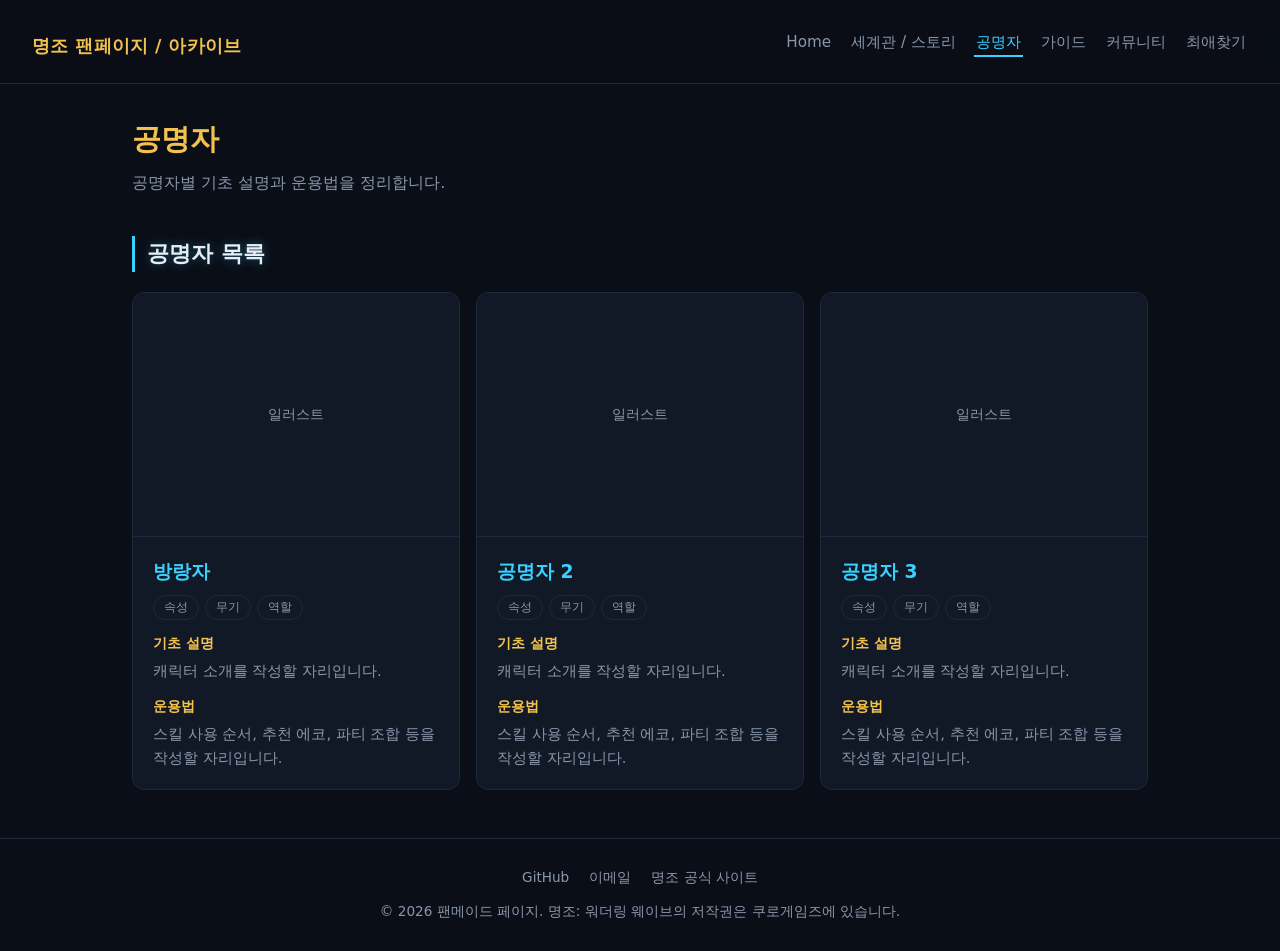
==== char.html @ 19ff0118 "Add initial pages for Wuthering Waves fan site Main, lore/story, resonator, guide, community and fav" ====
<!DOCTYPE html>
<html lang="ko">
<head>
  <meta charset="UTF-8">
  <meta name="viewport" content="width=device-width, initial-scale=1.0">
  <title>공명자 | 명조 팬페이지 / 아카이브</title>
  <link rel="stylesheet" href="style.css">
</head>
<body>
  <header class="site-header">
    <h1 class="logo"><a href="index.html">명조 팬페이지 / 아카이브</a></h1>
    <nav class="gnb">
      <ul>
        <li><a href="index.html">Home</a></li>
        <li><a href="info.html">세계관 / 스토리</a></li>
        <li><a href="char.html" class="active">공명자</a></li>
        <li><a href="guide.html">가이드</a></li>
        <li><a href="community.html">커뮤니티</a></li>
        <li><a href="play.html">최애찾기</a></li>
      </ul>
    </nav>
  </header>

  <main>
    <div class="page-head">
      <h2>공명자</h2>
      <p>공명자별 기초 설명과 운용법을 정리합니다.</p>
    </div>

    <section>
      <h2 class="section-title">공명자 목록</h2>
      <div class="char-grid">
        <article class="char-card">
          <div class="img-placeholder">일러스트</div>
          <div class="char-body">
            <h3>방랑자</h3>
            <div class="tags">
              <span class="tag">속성</span>
              <span class="tag">무기</span>
              <span class="tag">역할</span>
            </div>
            <h4>기초 설명</h4>
            <p>캐릭터 소개를 작성할 자리입니다.</p>
            <h4>운용법</h4>
            <p>스킬 사용 순서, 추천 에코, 파티 조합 등을 작성할 자리입니다.</p>
          </div>
        </article>
        <article class="char-card">
          <div class="img-placeholder">일러스트</div>
          <div class="char-body">
            <h3>공명자 2</h3>
            <div class="tags">
              <span class="tag">속성</span>
              <span class="tag">무기</span>
              <span class="tag">역할</span>
            </div>
            <h4>기초 설명</h4>
            <p>캐릭터 소개를 작성할 자리입니다.</p>
            <h4>운용법</h4>
            <p>스킬 사용 순서, 추천 에코, 파티 조합 등을 작성할 자리입니다.</p>
          </div>
        </article>
        <article class="char-card">
          <div class="img-placeholder">일러스트</div>
          <div class="char-body">
            <h3>공명자 3</h3>
            <div class="tags">
              <span class="tag">속성</span>
              <span class="tag">무기</span>
              <span class="tag">역할</span>
            </div>
            <h4>기초 설명</h4>
            <p>캐릭터 소개를 작성할 자리입니다.</p>
            <h4>운용법</h4>
            <p>스킬 사용 순서, 추천 에코, 파티 조합 등을 작성할 자리입니다.</p>
          </div>
        </article>
      </div>
    </section>
  </main>

  <footer class="site-footer">
    <nav class="footer-links">
      <a href="#">GitHub</a>
      <a href="mailto:example@example.com">이메일</a>
      <a href="#">명조 공식 사이트</a>
    </nav>
    <p class="copyright">
      &copy; 2026 팬메이드 페이지. 명조: 워더링 웨이브의 저작권은 쿠로게임즈에 있습니다.
    </p>
  </footer>
</body>
</html>
---- style.css ----
/* ===== 디자인 토큰 ===== */
:root {
  --bg: #0a0e17;
  --bg-elev: #111826;
  --border: #1f2a3d;
  --text: #e6edf7;
  --text-muted: #8a97ab;
  --neon-blue: #3ad1ff;
  --gold: #f2c14e;
  --radius: 12px;
  --gutter: 16px;
}

/* ===== 기본 ===== */
* {
  box-sizing: border-box;
  margin: 0;
  padding: 0;
}

body {
  background: var(--bg);
  color: var(--text);
  font-family: "Pretendard", "Noto Sans KR", system-ui, sans-serif;
  line-height: 1.6;
  min-height: 100vh;
}

a {
  color: inherit;
  text-decoration: none;
}

ul {
  list-style: none;
}

img {
  max-width: 100%;
  display: block;
}

/* ===== 헤더 (Sticky, 반투명) ===== */
.site-header {
  position: sticky;
  top: 0;
  z-index: 100;
  display: flex;
  flex-wrap: wrap;
  align-items: center;
  justify-content: space-between;
  gap: 12px;
  padding: 12px var(--gutter);
  background: rgba(10, 14, 23, 0.7);
  backdrop-filter: blur(10px);
  border-bottom: 1px solid var(--border);
}

.logo a {
  font-size: 1.1rem;
  font-weight: 700;
  color: var(--gold);
  letter-spacing: 0.02em;
}

.gnb ul {
  display: flex;
  flex-wrap: wrap;
  gap: 6px 16px;
}

.gnb a {
  font-size: 0.95rem;
  color: var(--text-muted);
  padding: 4px 2px;
  border-bottom: 2px solid transparent;
  transition: color 0.2s, border-color 0.2s;
}

.gnb a:hover,
.gnb a.active {
  color: var(--neon-blue);
  border-bottom-color: var(--neon-blue);
}

/* ===== 공통 ===== */
main {
  max-width: 1080px;
  margin: 0 auto;
  padding: 32px var(--gutter) 48px;
}

section + section {
  margin-top: 56px;
}

.section-title {
  font-size: 1.4rem;
  margin-bottom: 20px;
  padding-left: 12px;
  border-left: 3px solid var(--neon-blue);
  text-shadow: 0 0 12px rgba(58, 209, 255, 0.35);
}

/* ===== 히어로 (트레일러 + 소개) ===== */
.hero {
  display: grid;
  gap: 24px;
}

.video-frame {
  position: relative;
  width: 100%;
  aspect-ratio: 16 / 9;
  border: 1px solid var(--border);
  border-radius: var(--radius);
  background:
    radial-gradient(circle at 30% 20%, rgba(58, 209, 255, 0.18), transparent 60%),
    radial-gradient(circle at 80% 90%, rgba(242, 193, 78, 0.14), transparent 55%),
    var(--bg-elev);
  box-shadow: 0 0 30px rgba(58, 209, 255, 0.08);
  display: grid;
  place-items: center;
}

.video-placeholder {
  font-size: 0.9rem;
  letter-spacing: 0.4em;
  color: var(--text-muted);
}

.intro p {
  font-size: 1.05rem;
  color: var(--text-muted);
  margin-bottom: 24px;
}

.cta {
  display: inline-block;
  padding: 14px 32px;
  border: 1px solid var(--gold);
  border-radius: 999px;
  color: var(--gold);
  font-weight: 700;
  transition: background 0.2s, color 0.2s, box-shadow 0.2s;
}

.cta:hover {
  background: var(--gold);
  color: var(--bg);
  box-shadow: 0 0 20px rgba(242, 193, 78, 0.45);
}

/* ===== 핵심 매력 카드 ===== */
.feature-grid {
  display: grid;
  gap: var(--gutter);
}

.card {
  padding: 24px;
  background: var(--bg-elev);
  border: 1px solid var(--border);
  border-radius: var(--radius);
  transition: border-color 0.2s, transform 0.2s;
}

.card:hover {
  border-color: var(--neon-blue);
  transform: translateY(-4px);
}

.card-icon {
  display: inline-block;
  font-size: 1.6rem;
  color: var(--gold);
  margin-bottom: 8px;
}

.card h3 {
  font-size: 1.15rem;
  margin-bottom: 6px;
  color: var(--neon-blue);
}

.card p {
  font-size: 0.95rem;
  color: var(--text-muted);
}

/* ===== 커뮤니티 미리보기 슬라이더 ===== */
.slider {
  display: flex;
  gap: var(--gutter);
  overflow-x: auto;
  scroll-snap-type: x mandatory;
  padding-bottom: 8px;
}

.slide {
  flex: 0 0 min(260px, 75%);
  aspect-ratio: 4 / 5;
  scroll-snap-align: start;
  display: grid;
  place-items: center;
  background: var(--bg-elev);
  border: 1px dashed var(--border);
  border-radius: var(--radius);
  color: var(--text-muted);
}

.more-link {
  display: inline-block;
  margin-top: 16px;
  color: var(--neon-blue);
}

.more-link:hover {
  text-decoration: underline;
}

/* ===== 푸터 ===== */
.site-footer {
  margin-top: 0;
  padding: 28px var(--gutter);
  border-top: 1px solid var(--border);
  text-align: center;
  color: var(--text-muted);
  font-size: 0.85rem;
}

.footer-links {
  display: flex;
  flex-wrap: wrap;
  justify-content: center;
  gap: 8px 20px;
  margin-bottom: 12px;
}

.footer-links a:hover {
  color: var(--neon-blue);
}

/* ===== 서브 페이지 공통 ===== */
.page-head {
  margin-bottom: 40px;
}

.page-head h2 {
  font-size: 1.8rem;
  color: var(--gold);
  margin-bottom: 8px;
}

.page-head p {
  color: var(--text-muted);
}

.sub-nav {
  display: flex;
  flex-wrap: wrap;
  gap: 8px;
  margin-top: 16px;
}

.sub-nav a {
  padding: 6px 14px;
  border: 1px solid var(--border);
  border-radius: 999px;
  font-size: 0.9rem;
  color: var(--text-muted);
}

.sub-nav a:hover {
  border-color: var(--neon-blue);
  color: var(--neon-blue);
}

.muted {
  color: var(--text-muted);
}

.img-placeholder {
  aspect-ratio: 4 / 3;
  display: grid;
  place-items: center;
  background: var(--bg-elev);
  border: 1px dashed var(--border);
  border-radius: var(--radius);
  color: var(--text-muted);
  font-size: 0.9rem;
}

/* ===== Z자 레이아웃 (세계관) ===== */
.zigzag {
  display: grid;
  gap: 32px;
}

.zigzag-row {
  display: grid;
  gap: 20px;
  align-items: center;
}

.zigzag-row h3 {
  color: var(--neon-blue);
  margin-bottom: 8px;
}

.zigzag-row p {
  color: var(--text-muted);
}

/* ===== 아코디언 (스포일러) ===== */
.accordion details {
  background: var(--bg-elev);
  border: 1px solid var(--border);
  border-radius: var(--radius);
  margin-bottom: 12px;
  overflow: hidden;
}

.accordion summary {
  cursor: pointer;
  padding: 16px 20px;
  font-weight: 700;
  list-style: none;
  display: flex;
  justify-content: space-between;
  align-items: center;
  gap: 12px;
}

.accordion summary::-webkit-details-marker {
  display: none;
}

.accordion summary::after {
  content: "+";
  color: var(--neon-blue);
  font-size: 1.3rem;
}

.accordion details[open] summary::after {
  content: "−";
}

.accordion details[open] summary {
  border-bottom: 1px solid var(--border);
}

.accordion .spoiler-tag {
  font-size: 0.75rem;
  color: var(--gold);
  border: 1px solid var(--gold);
  border-radius: 999px;
  padding: 2px 8px;
  margin-left: auto;
}

.accordion .panel {
  padding: 16px 20px;
  color: var(--text-muted);
}

/* ===== 용어 사전 ===== */
.glossary {
  display: grid;
  gap: 12px;
}

.glossary div {
  padding: 16px 20px;
  background: var(--bg-elev);
  border-left: 3px solid var(--gold);
  border-radius: 0 var(--radius) var(--radius) 0;
}

.glossary dt {
  font-weight: 700;
  color: var(--gold);
  margin-bottom: 4px;
}

.glossary dd {
  color: var(--text-muted);
  font-size: 0.95rem;
}

/* ===== 공명자 카드 ===== */
.char-grid {
  display: grid;
  gap: var(--gutter);
}

.char-card {
  background: var(--bg-elev);
  border: 1px solid var(--border);
  border-radius: var(--radius);
  overflow: hidden;
  transition: border-color 0.2s, transform 0.2s;
}

.char-card:hover {
  border-color: var(--neon-blue);
  transform: translateY(-4px);
}

.char-card .img-placeholder {
  border: none;
  border-radius: 0;
  border-bottom: 1px solid var(--border);
}

.char-body {
  padding: 20px;
}

.char-body h3 {
  color: var(--neon-blue);
  margin-bottom: 8px;
}

.tags {
  display: flex;
  flex-wrap: wrap;
  gap: 6px;
  margin-bottom: 12px;
}

.tag {
  font-size: 0.75rem;
  padding: 2px 10px;
  border: 1px solid var(--border);
  border-radius: 999px;
  color: var(--text-muted);
}

.char-body h4 {
  font-size: 0.9rem;
  color: var(--gold);
  margin-top: 12px;
  margin-bottom: 4px;
}

.char-body p {
  font-size: 0.92rem;
  color: var(--text-muted);
}

/* ===== 가이드 단계 ===== */
.steps {
  counter-reset: step;
  display: grid;
  gap: var(--gutter);
}

.step {
  position: relative;
  padding: 20px 20px 20px 72px;
  background: var(--bg-elev);
  border: 1px solid var(--border);
  border-radius: var(--radius);
}

.step::before {
  counter-increment: step;
  content: counter(step, decimal-leading-zero);
  position: absolute;
  left: 20px;
  top: 18px;
  font-size: 1.4rem;
  font-weight: 700;
  color: var(--neon-blue);
  text-shadow: 0 0 10px rgba(58, 209, 255, 0.4);
}

.step h3 {
  margin-bottom: 6px;
}

.step p,
.step li {
  color: var(--text-muted);
  font-size: 0.95rem;
}

.step ul {
  list-style: disc;
  padding-left: 20px;
  margin-top: 6px;
}

/* ===== 커뮤니티 ===== */
.post-form {
  display: grid;
  gap: 12px;
  padding: 20px;
  background: var(--bg-elev);
  border: 1px solid var(--border);
  border-radius: var(--radius);
}

.post-form label {
  font-size: 0.9rem;
  color: var(--text-muted);
}

.post-form input,
.post-form select,
.post-form textarea {
  width: 100%;
  margin-top: 4px;
  padding: 10px 12px;
  background: var(--bg);
  border: 1px solid var(--border);
  border-radius: 8px;
  color: var(--text);
  font: inherit;
}

.post-form input:focus,
.post-form select:focus,
.post-form textarea:focus {
  outline: none;
  border-color: var(--neon-blue);
}

.post-form textarea {
  min-height: 100px;
  resize: vertical;
}

.btn {
  justify-self: start;
  padding: 10px 24px;
  background: transparent;
  border: 1px solid var(--neon-blue);
  border-radius: 999px;
  color: var(--neon-blue);
  font: inherit;
  font-weight: 700;
  cursor: pointer;
  transition: background 0.2s, color 0.2s;
}

.btn:hover {
  background: var(--neon-blue);
  color: var(--bg);
}

.filter-bar {
  display: flex;
  flex-wrap: wrap;
  gap: 8px;
  margin-bottom: 16px;
}

.filter-bar button {
  padding: 6px 14px;
  background: transparent;
  border: 1px solid var(--border);
  border-radius: 999px;
  color: var(--text-muted);
  font: inherit;
  font-size: 0.9rem;
  cursor: pointer;
}

.filter-bar button.active {
  border-color: var(--gold);
  color: var(--gold);
}

.post-list {
  display: grid;
  gap: 12px;
}

.post {
  padding: 16px 20px;
  background: var(--bg-elev);
  border: 1px solid var(--border);
  border-radius: var(--radius);
}

.post-meta {
  display: flex;
  flex-wrap: wrap;
  gap: 8px;
  align-items: center;
  font-size: 0.8rem;
  color: var(--text-muted);
  margin-bottom: 6px;
}

.post-meta .tag {
  color: var(--gold);
  border-color: var(--gold);
}

.post h3 {
  font-size: 1.05rem;
  margin-bottom: 4px;
}

.post p {
  color: var(--text-muted);
  font-size: 0.95rem;
  white-space: pre-wrap;
  word-break: break-word;
}

.post-delete {
  margin-left: auto;
  background: none;
  border: none;
  color: var(--text-muted);
  font: inherit;
  font-size: 0.8rem;
  cursor: pointer;
}

.post-delete:hover {
  color: #ff6b6b;
}

/* ===== 이상형 월드컵 ===== */
.wc-status {
  display: flex;
  justify-content: space-between;
  font-size: 0.9rem;
  color: var(--text-muted);
  margin-bottom: 8px;
}

.progress {
  height: 8px;
  background: var(--bg-elev);
  border: 1px solid var(--border);
  border-radius: 999px;
  overflow: hidden;
  margin-bottom: 24px;
}

.progress-bar {
  height: 100%;
  width: 0;
  background: linear-gradient(90deg, var(--neon-blue), var(--gold));
  transition: width 0.3s;
}

.wc-arena {
  position: relative;
  display: grid;
  grid-template-columns: 1fr 1fr;
  gap: var(--gutter);
}

.wc-pick {
  display: flex;
  flex-direction: column;
  background: var(--bg-elev);
  border: 1px solid var(--border);
  border-radius: var(--radius);
  overflow: hidden;
  cursor: pointer;
  color: inherit;
  font: inherit;
  padding: 0;
  text-align: center;
}

.wc-pick .wc-img {
  aspect-ratio: 3 / 4;
  display: grid;
  place-items: center;
  font-size: 2.4rem;
  font-weight: 700;
  color: rgba(230, 237, 247, 0.85);
  transition: transform 0.3s;
}

.wc-pick:hover .wc-img,
.wc-pick:focus-visible .wc-img {
  transform: scale(1.05);
}

.wc-pick:hover,
.wc-pick:focus-visible {
  border-color: var(--neon-blue);
  outline: none;
}

.wc-name {
  padding: 14px;
  font-size: 1.1rem;
  font-weight: 700;
  position: relative;
  background: var(--bg-elev);
}

.wc-vs {
  position: absolute;
  top: 40%;
  left: 50%;
  transform: translate(-50%, -50%);
  font-size: clamp(2rem, 7vw, 3.6rem);
  font-weight: 900;
  font-style: italic;
  color: var(--gold);
  text-shadow: 0 0 18px rgba(242, 193, 78, 0.7);
  pointer-events: none;
}

.wc-result {
  text-align: center;
  padding: 32px 20px;
  background: var(--bg-elev);
  border: 1px solid var(--gold);
  border-radius: var(--radius);
}

.wc-result h3 {
  font-size: 1rem;
  color: var(--text-muted);
  margin-bottom: 8px;
}

.wc-result .winner {
  font-size: 2rem;
  font-weight: 900;
  color: var(--gold);
  margin-bottom: 20px;
}

.wc-setup {
  display: flex;
  flex-wrap: wrap;
  gap: 12px;
  align-items: center;
  margin-bottom: 20px;
}

.wc-setup select {
  padding: 8px 12px;
  background: var(--bg-elev);
  border: 1px solid var(--border);
  border-radius: 8px;
  color: var(--text);
  font: inherit;
}

[hidden] {
  display: none !important;
}

/* ===== 미디어 ===== */
.media-grid {
  display: grid;
  gap: var(--gutter);
}

.media-card {
  background: var(--bg-elev);
  border: 1px solid var(--border);
  border-radius: var(--radius);
  overflow: hidden;
}

.media-card .video-frame {
  border: none;
  border-radius: 0;
}

.media-card p {
  padding: 12px 16px;
  font-size: 0.95rem;
}

.ost-list {
  display: grid;
  gap: 8px;
}

.ost-item {
  display: flex;
  flex-wrap: wrap;
  align-items: center;
  gap: 12px;
  padding: 12px 16px;
  background: var(--bg-elev);
  border: 1px solid var(--border);
  border-radius: var(--radius);
}

.ost-item .ost-title {
  flex: 1 1 180px;
}

.ost-item audio {
  flex: 1 1 240px;
  max-width: 100%;
}

/* ===== 데스크톱 (768px 이상) ===== */
@media (min-width: 768px) {
  .zigzag-row {
    grid-template-columns: 1fr 1fr;
  }

  .zigzag-row:nth-child(even) .img-placeholder {
    order: 2;
  }

  .glossary {
    grid-template-columns: repeat(2, 1fr);
  }

  .char-grid {
    grid-template-columns: repeat(3, 1fr);
  }

  .media-grid {
    grid-template-columns: repeat(2, 1fr);
  }

  .hero {
    grid-template-columns: 1.4fr 1fr;
    align-items: center;
  }

  .feature-grid {
    grid-template-columns: repeat(3, 1fr);
  }

  .site-header {
    padding: 16px 32px;
  }

  main {
    padding-left: 32px;
    padding-right: 32px;
  }
}

/* ===== 모바일 (767px 이하) ===== */
@media (max-width: 767px) {
  .gnb ul {
    justify-content: center;
  }

  .site-header {
    justify-content: center;
    text-align: center;
  }
}
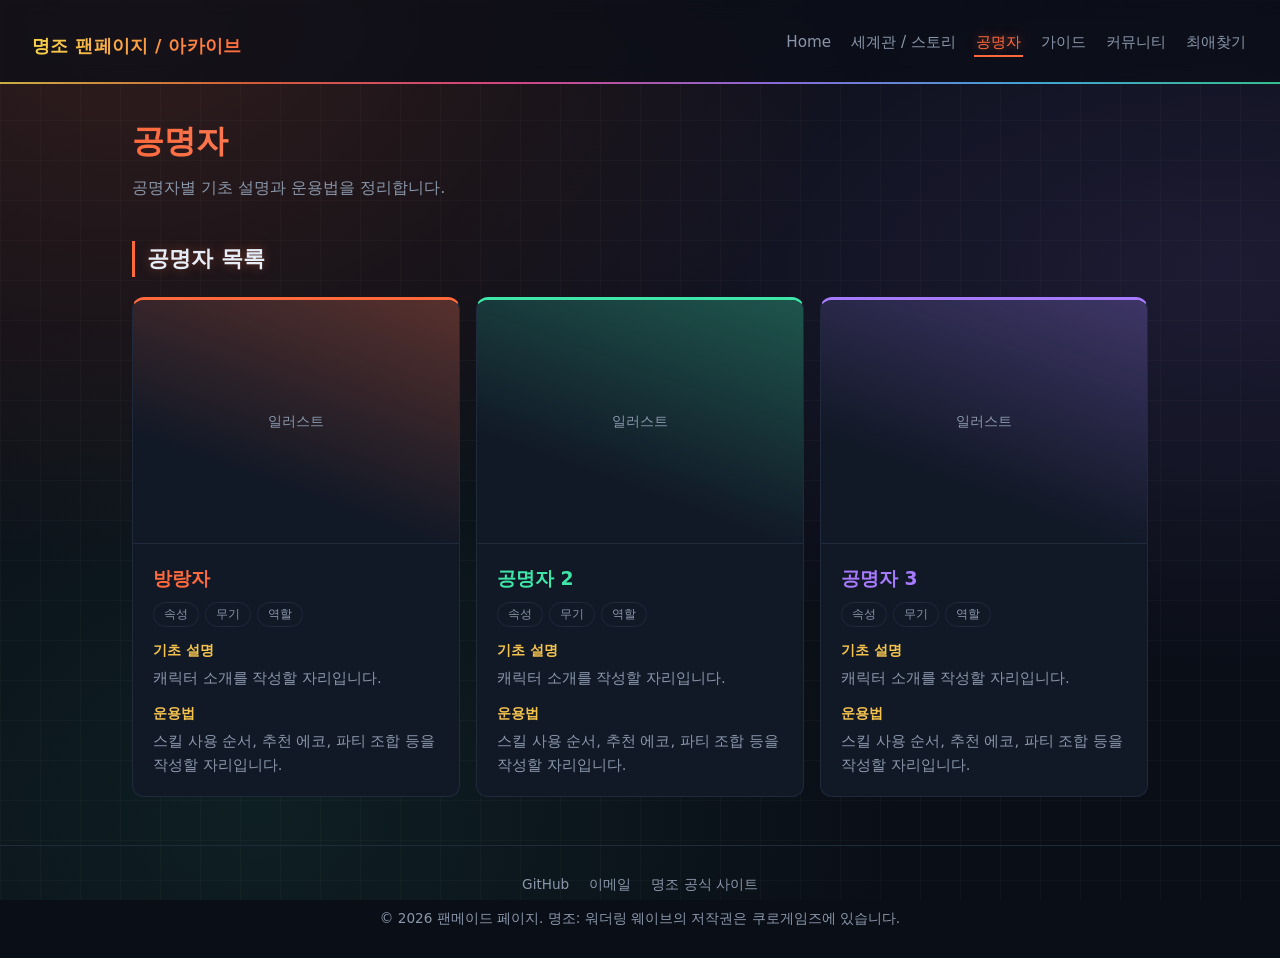
==== commit a0a02bae: "Use element colors for a more colorful theme Each page takes one of the six in-game element colors a" ====
--- a/char.html
+++ b/char.html
@@ -6,7 +6,7 @@
   <title>공명자 | 명조 팬페이지 / 아카이브</title>
   <link rel="stylesheet" href="style.css">
 </head>
-<body>
+<body class="theme-char">
   <header class="site-header">
     <h1 class="logo"><a href="index.html">명조 팬페이지 / 아카이브</a></h1>
     <nav class="gnb">
--- a/style.css
+++ b/style.css
@@ -9,7 +9,26 @@
   --gold: #f2c14e;
   --radius: 12px;
   --gutter: 16px;
-}
+
+  /* 게임 속 6가지 속성 색 */
+  --spectro: #f5d34a; /* 회절 */
+  --fusion: #ff6a3d;  /* 용융 */
+  --glacio: #4fc3ff;  /* 응결 */
+  --aero: #3ee6a8;    /* 기류 */
+  --electro: #a77bff; /* 전도 */
+  --havoc: #ff4f9a;   /* 인멸 */
+
+  --accent: var(--neon-blue);
+  --rainbow: linear-gradient(90deg, var(--spectro), var(--fusion), var(--havoc), var(--electro), var(--glacio), var(--aero));
+}
+
+/* 페이지마다 대표 속성 색을 하나씩 */
+.theme-home { --accent: var(--spectro); }
+.theme-info { --accent: var(--havoc); }
+.theme-char { --accent: var(--fusion); }
+.theme-guide { --accent: var(--aero); }
+.theme-community { --accent: var(--electro); }
+.theme-play { --accent: var(--glacio); }
 
 /* ===== 기본 ===== */
 * {
@@ -19,7 +38,14 @@
 }
 
 body {
-  background: var(--bg);
+  background:
+    radial-gradient(ellipse at 10% 0%, color-mix(in srgb, var(--accent) 16%, transparent), transparent 45%),
+    radial-gradient(ellipse at 95% 30%, rgba(167, 123, 255, 0.12), transparent 45%),
+    radial-gradient(ellipse at 20% 90%, rgba(62, 230, 168, 0.08), transparent 45%),
+    linear-gradient(rgba(255, 255, 255, 0.025) 1px, transparent 1px) 0 0 / 40px 40px,
+    linear-gradient(90deg, rgba(255, 255, 255, 0.025) 1px, transparent 1px) 0 0 / 40px 40px,
+    var(--bg);
+  background-attachment: fixed;
   color: var(--text);
   font-family: "Pretendard", "Noto Sans KR", system-ui, sans-serif;
   line-height: 1.6;
@@ -56,11 +82,26 @@
   border-bottom: 1px solid var(--border);
 }
 
+/* 헤더 아래 속성 색 띠 */
+.site-header::after {
+  content: "";
+  position: absolute;
+  left: 0;
+  right: 0;
+  bottom: -1px;
+  height: 2px;
+  background: var(--rainbow);
+  opacity: 0.8;
+}
+
 .logo a {
   font-size: 1.1rem;
-  font-weight: 700;
-  color: var(--gold);
+  font-weight: 800;
   letter-spacing: 0.02em;
+  background: linear-gradient(90deg, var(--spectro), var(--fusion));
+  -webkit-background-clip: text;
+  background-clip: text;
+  color: transparent;
 }
 
 .gnb ul {
@@ -77,10 +118,19 @@
   transition: color 0.2s, border-color 0.2s;
 }
 
+/* 메뉴마다 해당 페이지의 속성 색 */
+.gnb li:nth-child(1) a { --c: var(--spectro); }
+.gnb li:nth-child(2) a { --c: var(--havoc); }
+.gnb li:nth-child(3) a { --c: var(--fusion); }
+.gnb li:nth-child(4) a { --c: var(--aero); }
+.gnb li:nth-child(5) a { --c: var(--electro); }
+.gnb li:nth-child(6) a { --c: var(--glacio); }
+
 .gnb a:hover,
 .gnb a.active {
-  color: var(--neon-blue);
-  border-bottom-color: var(--neon-blue);
+  color: var(--c);
+  border-bottom-color: var(--c);
+  text-shadow: 0 0 10px color-mix(in srgb, var(--c) 50%, transparent);
 }
 
 /* ===== 공통 ===== */
@@ -98,8 +148,8 @@
   font-size: 1.4rem;
   margin-bottom: 20px;
   padding-left: 12px;
-  border-left: 3px solid var(--neon-blue);
-  text-shadow: 0 0 12px rgba(58, 209, 255, 0.35);
+  border-left: 3px solid var(--accent);
+  text-shadow: 0 0 12px color-mix(in srgb, var(--accent) 35%, transparent);
 }
 
 /* ===== 히어로 (트레일러 + 소개) ===== */
@@ -115,10 +165,10 @@
   border: 1px solid var(--border);
   border-radius: var(--radius);
   background:
-    radial-gradient(circle at 30% 20%, rgba(58, 209, 255, 0.18), transparent 60%),
+    radial-gradient(circle at 30% 20%, color-mix(in srgb, var(--accent) 18%, transparent), transparent 60%),
     radial-gradient(circle at 80% 90%, rgba(242, 193, 78, 0.14), transparent 55%),
     var(--bg-elev);
-  box-shadow: 0 0 30px rgba(58, 209, 255, 0.08);
+  box-shadow: 0 0 30px color-mix(in srgb, var(--accent) 8%, transparent);
   display: grid;
   place-items: center;
 }
@@ -138,18 +188,40 @@
 .cta {
   display: inline-block;
   padding: 14px 32px;
-  border: 1px solid var(--gold);
   border-radius: 999px;
-  color: var(--gold);
-  font-weight: 700;
-  transition: background 0.2s, color 0.2s, box-shadow 0.2s;
+  background: linear-gradient(90deg, var(--spectro), var(--fusion), var(--havoc));
+  background-size: 200% 100%;
+  color: #1a0f05;
+  font-weight: 800;
+  box-shadow: 0 0 18px rgba(255, 106, 61, 0.35);
+  transition: background-position 0.4s, box-shadow 0.2s, transform 0.2s;
 }
 
 .cta:hover {
-  background: var(--gold);
-  color: var(--bg);
-  box-shadow: 0 0 20px rgba(242, 193, 78, 0.45);
-}
+  background-position: 100% 0;
+  box-shadow: 0 0 28px rgba(255, 79, 154, 0.55);
+  transform: translateY(-2px);
+}
+
+/* ===== 반복되는 항목에 속성 색을 차례로 입히기 ===== */
+.feature-grid > *:nth-child(6n+1), .slider > *:nth-child(6n+1), .zigzag-row:nth-child(6n+1),
+.glossary > *:nth-child(6n+1), .char-grid > *:nth-child(6n+1), .steps > *:nth-child(6n+1),
+.media-grid > *:nth-child(6n+1), .ost-list > *:nth-child(6n+1) { --c: var(--fusion); }
+.feature-grid > *:nth-child(6n+2), .slider > *:nth-child(6n+2), .zigzag-row:nth-child(6n+2),
+.glossary > *:nth-child(6n+2), .char-grid > *:nth-child(6n+2), .steps > *:nth-child(6n+2),
+.media-grid > *:nth-child(6n+2), .ost-list > *:nth-child(6n+2) { --c: var(--aero); }
+.feature-grid > *:nth-child(6n+3), .slider > *:nth-child(6n+3), .zigzag-row:nth-child(6n+3),
+.glossary > *:nth-child(6n+3), .char-grid > *:nth-child(6n+3), .steps > *:nth-child(6n+3),
+.media-grid > *:nth-child(6n+3), .ost-list > *:nth-child(6n+3) { --c: var(--electro); }
+.feature-grid > *:nth-child(6n+4), .slider > *:nth-child(6n+4), .zigzag-row:nth-child(6n+4),
+.glossary > *:nth-child(6n+4), .char-grid > *:nth-child(6n+4), .steps > *:nth-child(6n+4),
+.media-grid > *:nth-child(6n+4), .ost-list > *:nth-child(6n+4) { --c: var(--glacio); }
+.feature-grid > *:nth-child(6n+5), .slider > *:nth-child(6n+5), .zigzag-row:nth-child(6n+5),
+.glossary > *:nth-child(6n+5), .char-grid > *:nth-child(6n+5), .steps > *:nth-child(6n+5),
+.media-grid > *:nth-child(6n+5), .ost-list > *:nth-child(6n+5) { --c: var(--havoc); }
+.feature-grid > *:nth-child(6n), .slider > *:nth-child(6n), .zigzag-row:nth-child(6n),
+.glossary > *:nth-child(6n), .char-grid > *:nth-child(6n), .steps > *:nth-child(6n),
+.media-grid > *:nth-child(6n), .ost-list > *:nth-child(6n) { --c: var(--spectro); }
 
 /* ===== 핵심 매력 카드 ===== */
 .feature-grid {
@@ -159,28 +231,37 @@
 
 .card {
   padding: 24px;
-  background: var(--bg-elev);
-  border: 1px solid var(--border);
-  border-radius: var(--radius);
-  transition: border-color 0.2s, transform 0.2s;
+  background:
+    linear-gradient(160deg, color-mix(in srgb, var(--c) 14%, transparent), transparent 60%),
+    var(--bg-elev);
+  border: 1px solid var(--border);
+  border-top: 3px solid var(--c);
+  border-radius: var(--radius);
+  transition: border-color 0.2s, transform 0.2s, box-shadow 0.2s;
 }
 
 .card:hover {
-  border-color: var(--neon-blue);
+  border-color: var(--c);
   transform: translateY(-4px);
+  box-shadow: 0 8px 28px color-mix(in srgb, var(--c) 30%, transparent);
 }
 
 .card-icon {
-  display: inline-block;
-  font-size: 1.6rem;
-  color: var(--gold);
-  margin-bottom: 8px;
+  display: inline-grid;
+  place-items: center;
+  width: 48px;
+  height: 48px;
+  font-size: 1.5rem;
+  color: var(--c);
+  background: color-mix(in srgb, var(--c) 15%, transparent);
+  border-radius: 50%;
+  margin-bottom: 12px;
 }
 
 .card h3 {
   font-size: 1.15rem;
   margin-bottom: 6px;
-  color: var(--neon-blue);
+  color: var(--c);
 }
 
 .card p {
@@ -203,16 +284,18 @@
   scroll-snap-align: start;
   display: grid;
   place-items: center;
-  background: var(--bg-elev);
-  border: 1px dashed var(--border);
-  border-radius: var(--radius);
-  color: var(--text-muted);
+  background:
+    linear-gradient(200deg, color-mix(in srgb, var(--c) 35%, transparent), transparent 70%),
+    var(--bg-elev);
+  border: 1px solid color-mix(in srgb, var(--c) 40%, transparent);
+  border-radius: var(--radius);
+  color: var(--text);
 }
 
 .more-link {
   display: inline-block;
   margin-top: 16px;
-  color: var(--neon-blue);
+  color: var(--accent);
 }
 
 .more-link:hover {
@@ -238,7 +321,7 @@
 }
 
 .footer-links a:hover {
-  color: var(--neon-blue);
+  color: var(--accent);
 }
 
 /* ===== 서브 페이지 공통 ===== */
@@ -247,8 +330,12 @@
 }
 
 .page-head h2 {
-  font-size: 1.8rem;
-  color: var(--gold);
+  font-size: 2rem;
+  font-weight: 800;
+  background: linear-gradient(90deg, var(--accent), var(--text));
+  -webkit-background-clip: text;
+  background-clip: text;
+  color: transparent;
   margin-bottom: 8px;
 }
 
@@ -272,8 +359,8 @@
 }
 
 .sub-nav a:hover {
-  border-color: var(--neon-blue);
-  color: var(--neon-blue);
+  border-color: var(--accent);
+  color: var(--accent);
 }
 
 .muted {
@@ -284,8 +371,10 @@
   aspect-ratio: 4 / 3;
   display: grid;
   place-items: center;
-  background: var(--bg-elev);
-  border: 1px dashed var(--border);
+  background:
+    linear-gradient(200deg, color-mix(in srgb, var(--c, var(--accent)) 30%, transparent), transparent 70%),
+    var(--bg-elev);
+  border: 1px solid color-mix(in srgb, var(--c, var(--accent)) 35%, transparent);
   border-radius: var(--radius);
   color: var(--text-muted);
   font-size: 0.9rem;
@@ -304,7 +393,7 @@
 }
 
 .zigzag-row h3 {
-  color: var(--neon-blue);
+  color: var(--c);
   margin-bottom: 8px;
 }
 
@@ -338,7 +427,7 @@
 
 .accordion summary::after {
   content: "+";
-  color: var(--neon-blue);
+  color: var(--accent);
   font-size: 1.3rem;
 }
 
@@ -373,13 +462,13 @@
 .glossary div {
   padding: 16px 20px;
   background: var(--bg-elev);
-  border-left: 3px solid var(--gold);
+  border-left: 3px solid var(--c);
   border-radius: 0 var(--radius) var(--radius) 0;
 }
 
 .glossary dt {
   font-weight: 700;
-  color: var(--gold);
+  color: var(--c);
   margin-bottom: 4px;
 }
 
@@ -397,13 +486,15 @@
 .char-card {
   background: var(--bg-elev);
   border: 1px solid var(--border);
+  border-top: 3px solid var(--c);
   border-radius: var(--radius);
   overflow: hidden;
-  transition: border-color 0.2s, transform 0.2s;
+  transition: border-color 0.2s, transform 0.2s, box-shadow 0.2s;
 }
 
 .char-card:hover {
-  border-color: var(--neon-blue);
+  border-color: var(--c);
+  box-shadow: 0 8px 28px color-mix(in srgb, var(--c) 30%, transparent);
   transform: translateY(-4px);
 }
 
@@ -418,7 +509,7 @@
 }
 
 .char-body h3 {
-  color: var(--neon-blue);
+  color: var(--c);
   margin-bottom: 8px;
 }
 
@@ -461,6 +552,7 @@
   padding: 20px 20px 20px 72px;
   background: var(--bg-elev);
   border: 1px solid var(--border);
+  border-left: 3px solid var(--c);
   border-radius: var(--radius);
 }
 
@@ -472,8 +564,8 @@
   top: 18px;
   font-size: 1.4rem;
   font-weight: 700;
-  color: var(--neon-blue);
-  text-shadow: 0 0 10px rgba(58, 209, 255, 0.4);
+  color: var(--c);
+  text-shadow: 0 0 10px color-mix(in srgb, var(--c) 40%, transparent);
 }
 
 .step h3 {
@@ -524,7 +616,7 @@
 .post-form select:focus,
 .post-form textarea:focus {
   outline: none;
-  border-color: var(--neon-blue);
+  border-color: var(--accent);
 }
 
 .post-form textarea {
@@ -536,9 +628,9 @@
   justify-self: start;
   padding: 10px 24px;
   background: transparent;
-  border: 1px solid var(--neon-blue);
+  border: 1px solid var(--accent);
   border-radius: 999px;
-  color: var(--neon-blue);
+  color: var(--accent);
   font: inherit;
   font-weight: 700;
   cursor: pointer;
@@ -546,7 +638,7 @@
 }
 
 .btn:hover {
-  background: var(--neon-blue);
+  background: var(--accent);
   color: var(--bg);
 }
 
@@ -596,9 +688,16 @@
 }
 
 .post-meta .tag {
-  color: var(--gold);
-  border-color: var(--gold);
-}
+  --c: var(--gold);
+  color: var(--c);
+  border-color: var(--c);
+  background: color-mix(in srgb, var(--c) 12%, transparent);
+}
+
+.post-meta .tag[data-cat="리뷰"] { --c: var(--spectro); }
+.post-meta .tag[data-cat="밈"] { --c: var(--havoc); }
+.post-meta .tag[data-cat="소식"] { --c: var(--glacio); }
+.post-meta .tag[data-cat="질문"] { --c: var(--aero); }
 
 .post h3 {
   font-size: 1.05rem;
@@ -647,7 +746,7 @@
 .progress-bar {
   height: 100%;
   width: 0;
-  background: linear-gradient(90deg, var(--neon-blue), var(--gold));
+  background: linear-gradient(90deg, var(--accent), var(--gold));
   transition: width 0.3s;
 }
 
@@ -689,7 +788,7 @@
 
 .wc-pick:hover,
 .wc-pick:focus-visible {
-  border-color: var(--neon-blue);
+  border-color: var(--accent);
   outline: none;
 }
 
@@ -709,8 +808,11 @@
   font-size: clamp(2rem, 7vw, 3.6rem);
   font-weight: 900;
   font-style: italic;
-  color: var(--gold);
-  text-shadow: 0 0 18px rgba(242, 193, 78, 0.7);
+  background: linear-gradient(180deg, var(--spectro), var(--fusion));
+  -webkit-background-clip: text;
+  background-clip: text;
+  color: transparent;
+  filter: drop-shadow(0 0 12px rgba(255, 106, 61, 0.6));
   pointer-events: none;
 }
 
@@ -792,6 +894,7 @@
   padding: 12px 16px;
   background: var(--bg-elev);
   border: 1px solid var(--border);
+  border-left: 3px solid var(--c);
   border-radius: var(--radius);
 }
 
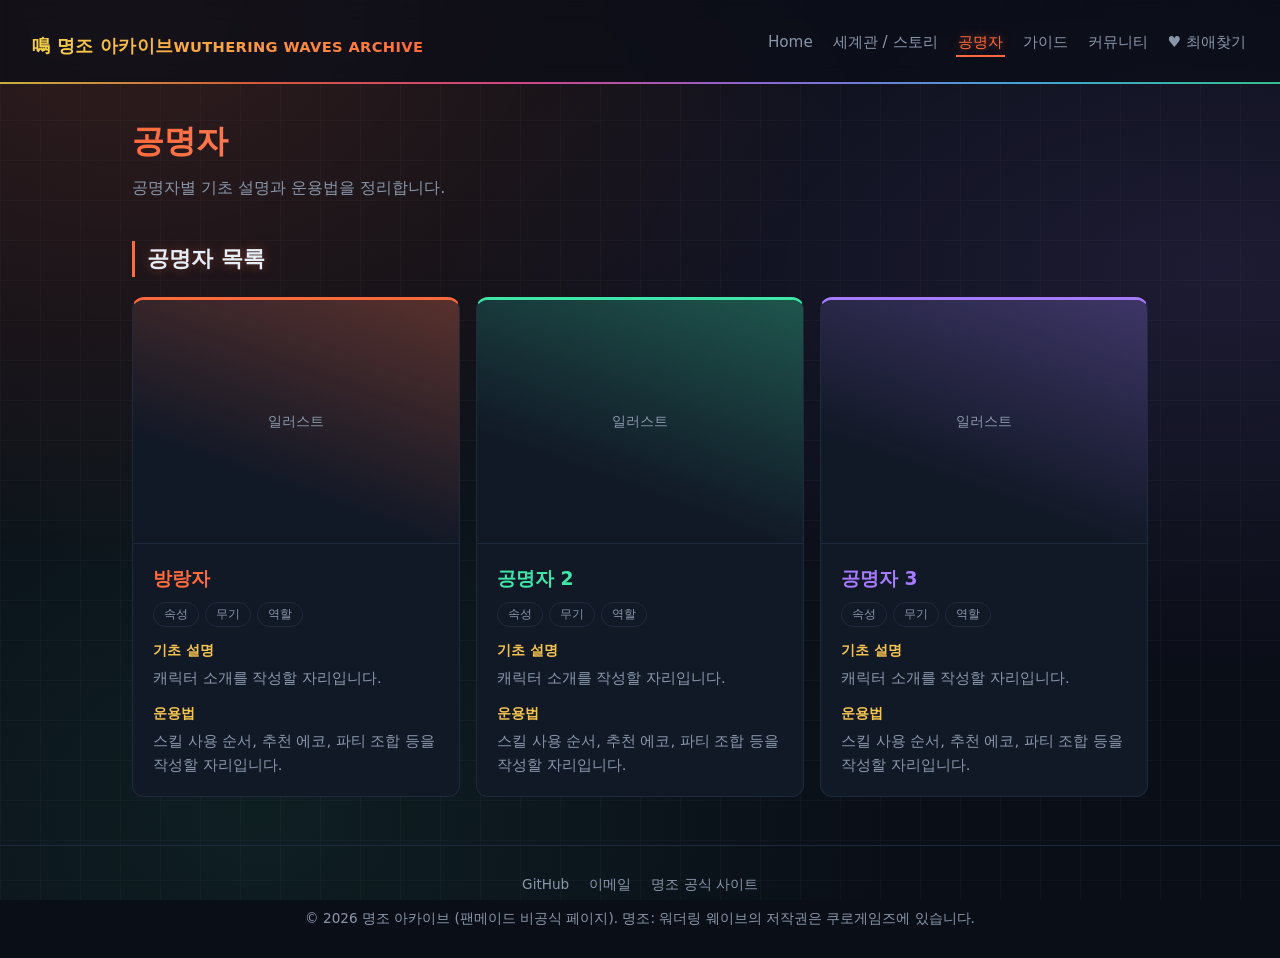
==== commit 90df0b2f: "Rename site to 명조 아카이브 and rebuild main page layout All pages now use the 명조 아카이브 name with a new lo" ====
--- a/char.html
+++ b/char.html
@@ -3,12 +3,17 @@
 <head>
   <meta charset="UTF-8">
   <meta name="viewport" content="width=device-width, initial-scale=1.0">
-  <title>공명자 | 명조 팬페이지 / 아카이브</title>
+  <title>공명자 | 명조 아카이브</title>
   <link rel="stylesheet" href="style.css">
 </head>
 <body class="theme-char">
   <header class="site-header">
-    <h1 class="logo"><a href="index.html">명조 팬페이지 / 아카이브</a></h1>
+    <h1 class="logo">
+      <a href="index.html">
+        <span class="logo-mark" aria-hidden="true">鳴</span>
+        <span class="logo-text">명조 아카이브<small>WUTHERING WAVES ARCHIVE</small></span>
+      </a>
+    </h1>
     <nav class="gnb">
       <ul>
         <li><a href="index.html">Home</a></li>
@@ -16,7 +21,7 @@
         <li><a href="char.html" class="active">공명자</a></li>
         <li><a href="guide.html">가이드</a></li>
         <li><a href="community.html">커뮤니티</a></li>
-        <li><a href="play.html">최애찾기</a></li>
+        <li><a href="play.html" class="nav-fav"><span aria-hidden="true">♥</span> 최애찾기</a></li>
       </ul>
     </nav>
   </header>
@@ -81,12 +86,12 @@
 
   <footer class="site-footer">
     <nav class="footer-links">
-      <a href="#">GitHub</a>
+      <a href="https://github.com/seongyun09/Web_programming_project" target="_blank" rel="noopener">GitHub</a>
       <a href="mailto:example@example.com">이메일</a>
-      <a href="#">명조 공식 사이트</a>
+      <a href="https://wutheringwaves.kurogames.com/" target="_blank" rel="noopener">명조 공식 사이트</a>
     </nav>
     <p class="copyright">
-      &copy; 2026 팬메이드 페이지. 명조: 워더링 웨이브의 저작권은 쿠로게임즈에 있습니다.
+      &copy; 2026 명조 아카이브 (팬메이드 비공식 페이지). 명조: 워더링 웨이브의 저작권은 쿠로게임즈에 있습니다.
     </p>
   </footer>
 </body>
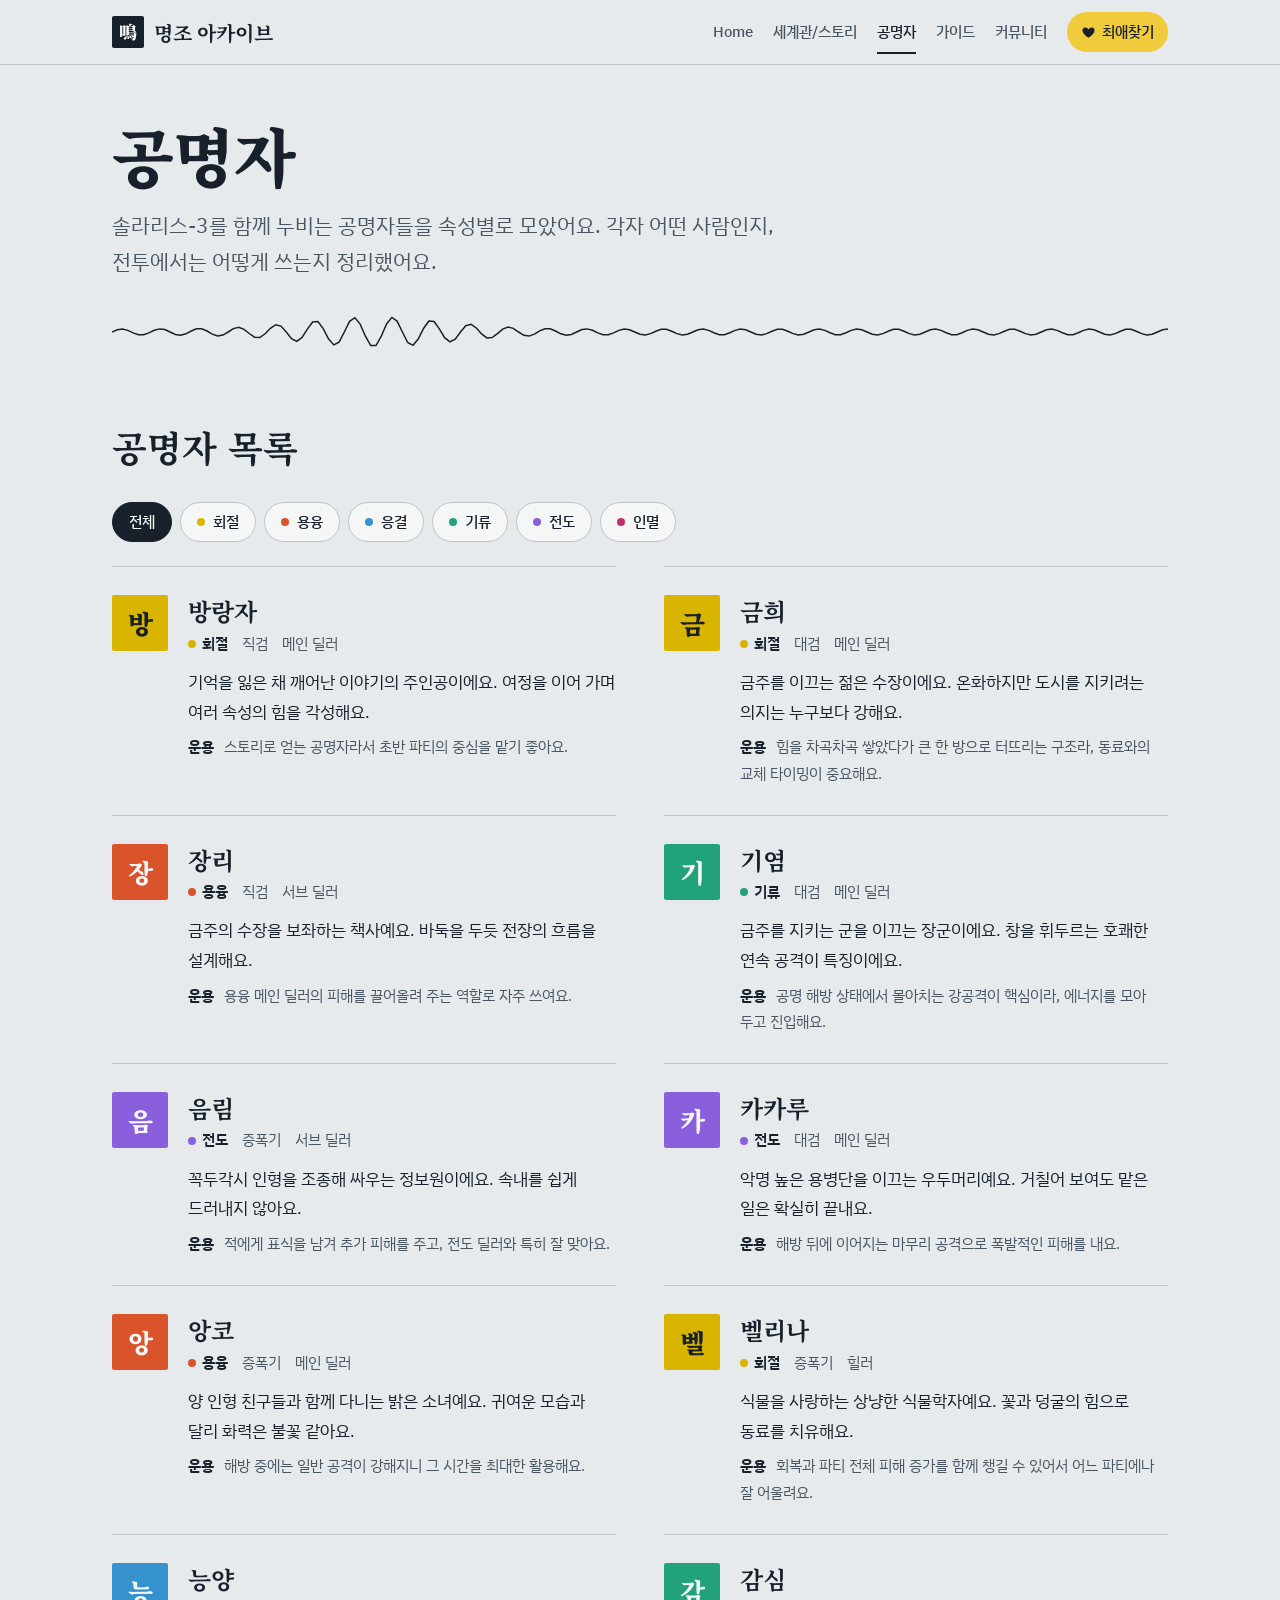
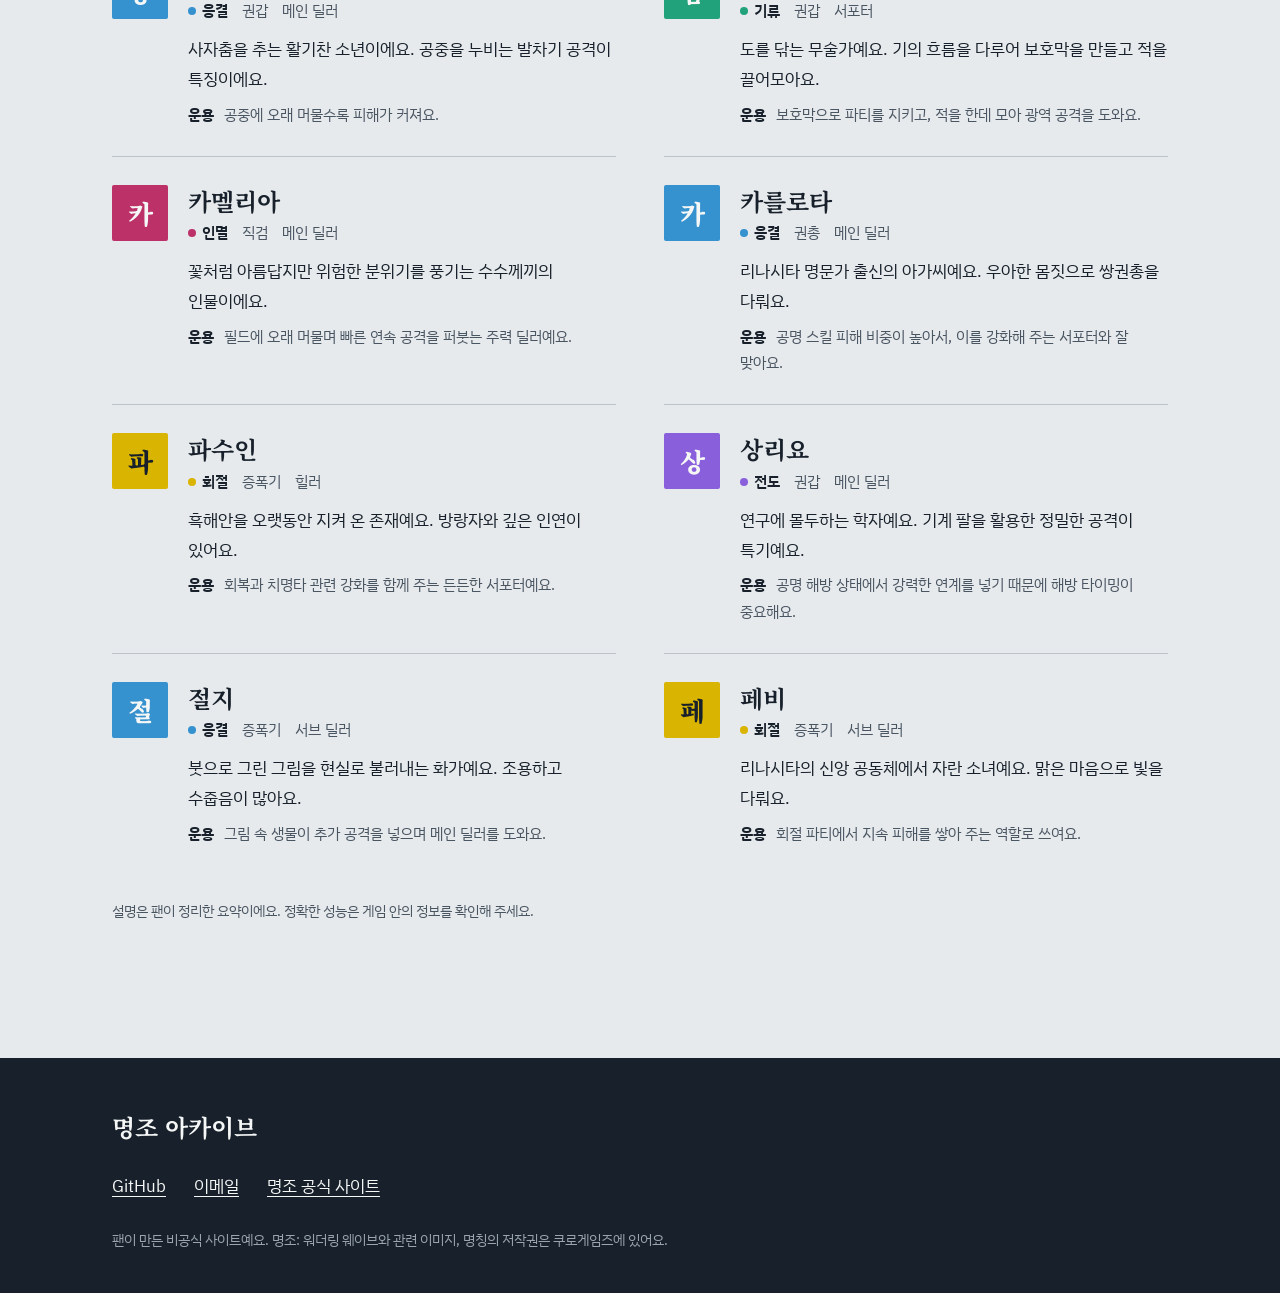
==== commit 5a2c5c94: "Redesign 명조 아카이브 around serif type and a waveform motif The whole site is rebuilt on one design syst" ====
--- a/char.html
+++ b/char.html
@@ -4,95 +4,221 @@
   <meta charset="UTF-8">
   <meta name="viewport" content="width=device-width, initial-scale=1.0">
   <title>공명자 | 명조 아카이브</title>
+  <meta name="description" content="명조 공명자의 속성, 무기, 역할, 운용법 정리">
+  <link rel="preconnect" href="https://fonts.googleapis.com">
+  <link rel="preconnect" href="https://fonts.gstatic.com" crossorigin>
+  <link rel="stylesheet" href="https://fonts.googleapis.com/css2?family=IBM+Plex+Sans+KR:wght@400;500;600&family=Noto+Serif+KR:wght@500;700;900&display=swap">
   <link rel="stylesheet" href="style.css">
 </head>
-<body class="theme-char">
+<body>
+  <a class="skip-link" href="#main">본문으로 건너뛰기</a>
+
   <header class="site-header">
-    <h1 class="logo">
-      <a href="index.html">
-        <span class="logo-mark" aria-hidden="true">鳴</span>
-        <span class="logo-text">명조 아카이브<small>WUTHERING WAVES ARCHIVE</small></span>
+    <div class="wrap header-inner">
+      <a class="brand" href="index.html">
+        <span class="brand-seal" aria-hidden="true">鳴</span>
+        <span class="brand-name">명조 아카이브</span>
       </a>
-    </h1>
-    <nav class="gnb">
-      <ul>
+      <nav class="gnb" aria-label="주요 메뉴">
+        <ul>
         <li><a href="index.html">Home</a></li>
-        <li><a href="info.html">세계관 / 스토리</a></li>
-        <li><a href="char.html" class="active">공명자</a></li>
+        <li><a href="info.html">세계관/스토리</a></li>
+        <li><a href="char.html" aria-current="page">공명자</a></li>
         <li><a href="guide.html">가이드</a></li>
         <li><a href="community.html">커뮤니티</a></li>
-        <li><a href="play.html" class="nav-fav"><span aria-hidden="true">♥</span> 최애찾기</a></li>
+        <li><a class="nav-fav" href="play.html"><svg class="icon" viewBox="0 0 24 24" aria-hidden="true" focusable="false"><path d="M12 20.5s-7.5-4.6-9.3-9.6C1.4 7.4 3.6 4 7 4c2 0 3.6 1.1 5 3 1.4-1.9 3-3 5-3 3.4 0 5.6 3.4 4.3 6.9-1.8 5-9.3 9.6-9.3 9.6z"/></svg><span>최애찾기</span></a></li>
+        </ul>
+      </nav>
+    </div>
+  </header>
+
+  <main id="main" class="wrap">
+    <div class="page-head">
+      <h1>공명자</h1>
+      <p class="lede">솔라리스-3를 함께 누비는 공명자들을 속성별로 모았어요. 각자 어떤 사람인지, 전투에서는 어떻게 쓰는지 정리했어요.</p>
+      <div class="page-wave" aria-hidden="true"></div>
+    </div>
+
+    <section class="block roster-area" aria-labelledby="roster-title">
+      <h2 id="roster-title" class="section-title">공명자 목록</h2>
+      <fieldset class="filter">
+        <legend class="sr-only">속성으로 거르기</legend>
+        <input type="radio" name="el" id="f-all" class="sr-only" checked>
+        <label class="chip" for="f-all">전체</label>
+        <input type="radio" name="el" id="f-spectro" class="sr-only">
+        <label class="chip" for="f-spectro" data-el="spectro">회절</label>
+        <input type="radio" name="el" id="f-fusion" class="sr-only">
+        <label class="chip" for="f-fusion" data-el="fusion">용융</label>
+        <input type="radio" name="el" id="f-glacio" class="sr-only">
+        <label class="chip" for="f-glacio" data-el="glacio">응결</label>
+        <input type="radio" name="el" id="f-aero" class="sr-only">
+        <label class="chip" for="f-aero" data-el="aero">기류</label>
+        <input type="radio" name="el" id="f-electro" class="sr-only">
+        <label class="chip" for="f-electro" data-el="electro">전도</label>
+        <input type="radio" name="el" id="f-havoc" class="sr-only">
+        <label class="chip" for="f-havoc" data-el="havoc">인멸</label>
+      </fieldset>
+      <ul class="roster">
+        <li class="res" id="rover" data-el="spectro">
+          <span class="seal" aria-hidden="true">방</span>
+          <div>
+            <h3>방랑자</h3>
+            <p class="res-meta"><span class="el-tag">회절</span><span>직검</span><span>메인 딜러</span></p>
+            <p class="res-desc">기억을 잃은 채 깨어난 이야기의 주인공이에요. 여정을 이어 가며 여러 속성의 힘을 각성해요.</p>
+            <p class="res-tip"><strong>운용</strong> 스토리로 얻는 공명자라서 초반 파티의 중심을 맡기 좋아요.</p>
+          </div>
+        </li>
+        <li class="res" id="jinhsi" data-el="spectro">
+          <span class="seal" aria-hidden="true">금</span>
+          <div>
+            <h3>금희</h3>
+            <p class="res-meta"><span class="el-tag">회절</span><span>대검</span><span>메인 딜러</span></p>
+            <p class="res-desc">금주를 이끄는 젊은 수장이에요. 온화하지만 도시를 지키려는 의지는 누구보다 강해요.</p>
+            <p class="res-tip"><strong>운용</strong> 힘을 차곡차곡 쌓았다가 큰 한 방으로 터뜨리는 구조라, 동료와의 교체 타이밍이 중요해요.</p>
+          </div>
+        </li>
+        <li class="res" id="changli" data-el="fusion">
+          <span class="seal" aria-hidden="true">장</span>
+          <div>
+            <h3>장리</h3>
+            <p class="res-meta"><span class="el-tag">용융</span><span>직검</span><span>서브 딜러</span></p>
+            <p class="res-desc">금주의 수장을 보좌하는 책사예요. 바둑을 두듯 전장의 흐름을 설계해요.</p>
+            <p class="res-tip"><strong>운용</strong> 용융 메인 딜러의 피해를 끌어올려 주는 역할로 자주 쓰여요.</p>
+          </div>
+        </li>
+        <li class="res" id="jiyan" data-el="aero">
+          <span class="seal" aria-hidden="true">기</span>
+          <div>
+            <h3>기염</h3>
+            <p class="res-meta"><span class="el-tag">기류</span><span>대검</span><span>메인 딜러</span></p>
+            <p class="res-desc">금주를 지키는 군을 이끄는 장군이에요. 창을 휘두르는 호쾌한 연속 공격이 특징이에요.</p>
+            <p class="res-tip"><strong>운용</strong> 공명 해방 상태에서 몰아치는 강공격이 핵심이라, 에너지를 모아 두고 진입해요.</p>
+          </div>
+        </li>
+        <li class="res" id="yinlin" data-el="electro">
+          <span class="seal" aria-hidden="true">음</span>
+          <div>
+            <h3>음림</h3>
+            <p class="res-meta"><span class="el-tag">전도</span><span>증폭기</span><span>서브 딜러</span></p>
+            <p class="res-desc">꼭두각시 인형을 조종해 싸우는 정보원이에요. 속내를 쉽게 드러내지 않아요.</p>
+            <p class="res-tip"><strong>운용</strong> 적에게 표식을 남겨 추가 피해를 주고, 전도 딜러와 특히 잘 맞아요.</p>
+          </div>
+        </li>
+        <li class="res" id="calcharo" data-el="electro">
+          <span class="seal" aria-hidden="true">카</span>
+          <div>
+            <h3>카카루</h3>
+            <p class="res-meta"><span class="el-tag">전도</span><span>대검</span><span>메인 딜러</span></p>
+            <p class="res-desc">악명 높은 용병단을 이끄는 우두머리예요. 거칠어 보여도 맡은 일은 확실히 끝내요.</p>
+            <p class="res-tip"><strong>운용</strong> 해방 뒤에 이어지는 마무리 공격으로 폭발적인 피해를 내요.</p>
+          </div>
+        </li>
+        <li class="res" id="encore" data-el="fusion">
+          <span class="seal" aria-hidden="true">앙</span>
+          <div>
+            <h3>앙코</h3>
+            <p class="res-meta"><span class="el-tag">용융</span><span>증폭기</span><span>메인 딜러</span></p>
+            <p class="res-desc">양 인형 친구들과 함께 다니는 밝은 소녀예요. 귀여운 모습과 달리 화력은 불꽃 같아요.</p>
+            <p class="res-tip"><strong>운용</strong> 해방 중에는 일반 공격이 강해지니 그 시간을 최대한 활용해요.</p>
+          </div>
+        </li>
+        <li class="res" id="verina" data-el="spectro">
+          <span class="seal" aria-hidden="true">벨</span>
+          <div>
+            <h3>벨리나</h3>
+            <p class="res-meta"><span class="el-tag">회절</span><span>증폭기</span><span>힐러</span></p>
+            <p class="res-desc">식물을 사랑하는 상냥한 식물학자예요. 꽃과 덩굴의 힘으로 동료를 치유해요.</p>
+            <p class="res-tip"><strong>운용</strong> 회복과 파티 전체 피해 증가를 함께 챙길 수 있어서 어느 파티에나 잘 어울려요.</p>
+          </div>
+        </li>
+        <li class="res" id="lingyang" data-el="glacio">
+          <span class="seal" aria-hidden="true">능</span>
+          <div>
+            <h3>능양</h3>
+            <p class="res-meta"><span class="el-tag">응결</span><span>권갑</span><span>메인 딜러</span></p>
+            <p class="res-desc">사자춤을 추는 활기찬 소년이에요. 공중을 누비는 발차기 공격이 특징이에요.</p>
+            <p class="res-tip"><strong>운용</strong> 공중에 오래 머물수록 피해가 커져요.</p>
+          </div>
+        </li>
+        <li class="res" id="jianxin" data-el="aero">
+          <span class="seal" aria-hidden="true">감</span>
+          <div>
+            <h3>감심</h3>
+            <p class="res-meta"><span class="el-tag">기류</span><span>권갑</span><span>서포터</span></p>
+            <p class="res-desc">도를 닦는 무술가예요. 기의 흐름을 다루어 보호막을 만들고 적을 끌어모아요.</p>
+            <p class="res-tip"><strong>운용</strong> 보호막으로 파티를 지키고, 적을 한데 모아 광역 공격을 도와요.</p>
+          </div>
+        </li>
+        <li class="res" id="camellya" data-el="havoc">
+          <span class="seal" aria-hidden="true">카</span>
+          <div>
+            <h3>카멜리아</h3>
+            <p class="res-meta"><span class="el-tag">인멸</span><span>직검</span><span>메인 딜러</span></p>
+            <p class="res-desc">꽃처럼 아름답지만 위험한 분위기를 풍기는 수수께끼의 인물이에요.</p>
+            <p class="res-tip"><strong>운용</strong> 필드에 오래 머물며 빠른 연속 공격을 퍼붓는 주력 딜러예요.</p>
+          </div>
+        </li>
+        <li class="res" id="carlotta" data-el="glacio">
+          <span class="seal" aria-hidden="true">카</span>
+          <div>
+            <h3>카를로타</h3>
+            <p class="res-meta"><span class="el-tag">응결</span><span>권총</span><span>메인 딜러</span></p>
+            <p class="res-desc">리나시타 명문가 출신의 아가씨예요. 우아한 몸짓으로 쌍권총을 다뤄요.</p>
+            <p class="res-tip"><strong>운용</strong> 공명 스킬 피해 비중이 높아서, 이를 강화해 주는 서포터와 잘 맞아요.</p>
+          </div>
+        </li>
+        <li class="res" id="shorekeeper" data-el="spectro">
+          <span class="seal" aria-hidden="true">파</span>
+          <div>
+            <h3>파수인</h3>
+            <p class="res-meta"><span class="el-tag">회절</span><span>증폭기</span><span>힐러</span></p>
+            <p class="res-desc">흑해안을 오랫동안 지켜 온 존재예요. 방랑자와 깊은 인연이 있어요.</p>
+            <p class="res-tip"><strong>운용</strong> 회복과 치명타 관련 강화를 함께 주는 든든한 서포터예요.</p>
+          </div>
+        </li>
+        <li class="res" id="xiangliyao" data-el="electro">
+          <span class="seal" aria-hidden="true">상</span>
+          <div>
+            <h3>상리요</h3>
+            <p class="res-meta"><span class="el-tag">전도</span><span>권갑</span><span>메인 딜러</span></p>
+            <p class="res-desc">연구에 몰두하는 학자예요. 기계 팔을 활용한 정밀한 공격이 특기예요.</p>
+            <p class="res-tip"><strong>운용</strong> 공명 해방 상태에서 강력한 연계를 넣기 때문에 해방 타이밍이 중요해요.</p>
+          </div>
+        </li>
+        <li class="res" id="zhezhi" data-el="glacio">
+          <span class="seal" aria-hidden="true">절</span>
+          <div>
+            <h3>절지</h3>
+            <p class="res-meta"><span class="el-tag">응결</span><span>증폭기</span><span>서브 딜러</span></p>
+            <p class="res-desc">붓으로 그린 그림을 현실로 불러내는 화가예요. 조용하고 수줍음이 많아요.</p>
+            <p class="res-tip"><strong>운용</strong> 그림 속 생물이 추가 공격을 넣으며 메인 딜러를 도와요.</p>
+          </div>
+        </li>
+        <li class="res" id="phoebe" data-el="spectro">
+          <span class="seal" aria-hidden="true">페</span>
+          <div>
+            <h3>페비</h3>
+            <p class="res-meta"><span class="el-tag">회절</span><span>증폭기</span><span>서브 딜러</span></p>
+            <p class="res-desc">리나시타의 신앙 공동체에서 자란 소녀예요. 맑은 마음으로 빛을 다뤄요.</p>
+            <p class="res-tip"><strong>운용</strong> 회절 파티에서 지속 피해를 쌓아 주는 역할로 쓰여요.</p>
+          </div>
+        </li>
       </ul>
-    </nav>
-  </header>
-
-  <main>
-    <div class="page-head">
-      <h2>공명자</h2>
-      <p>공명자별 기초 설명과 운용법을 정리합니다.</p>
-    </div>
-
-    <section>
-      <h2 class="section-title">공명자 목록</h2>
-      <div class="char-grid">
-        <article class="char-card">
-          <div class="img-placeholder">일러스트</div>
-          <div class="char-body">
-            <h3>방랑자</h3>
-            <div class="tags">
-              <span class="tag">속성</span>
-              <span class="tag">무기</span>
-              <span class="tag">역할</span>
-            </div>
-            <h4>기초 설명</h4>
-            <p>캐릭터 소개를 작성할 자리입니다.</p>
-            <h4>운용법</h4>
-            <p>스킬 사용 순서, 추천 에코, 파티 조합 등을 작성할 자리입니다.</p>
-          </div>
-        </article>
-        <article class="char-card">
-          <div class="img-placeholder">일러스트</div>
-          <div class="char-body">
-            <h3>공명자 2</h3>
-            <div class="tags">
-              <span class="tag">속성</span>
-              <span class="tag">무기</span>
-              <span class="tag">역할</span>
-            </div>
-            <h4>기초 설명</h4>
-            <p>캐릭터 소개를 작성할 자리입니다.</p>
-            <h4>운용법</h4>
-            <p>스킬 사용 순서, 추천 에코, 파티 조합 등을 작성할 자리입니다.</p>
-          </div>
-        </article>
-        <article class="char-card">
-          <div class="img-placeholder">일러스트</div>
-          <div class="char-body">
-            <h3>공명자 3</h3>
-            <div class="tags">
-              <span class="tag">속성</span>
-              <span class="tag">무기</span>
-              <span class="tag">역할</span>
-            </div>
-            <h4>기초 설명</h4>
-            <p>캐릭터 소개를 작성할 자리입니다.</p>
-            <h4>운용법</h4>
-            <p>스킬 사용 순서, 추천 에코, 파티 조합 등을 작성할 자리입니다.</p>
-          </div>
-        </article>
-      </div>
+      <p class="section-note">설명은 팬이 정리한 요약이에요. 정확한 성능은 게임 안의 정보를 확인해 주세요.</p>
     </section>
   </main>
 
   <footer class="site-footer">
-    <nav class="footer-links">
-      <a href="https://github.com/seongyun09/Web_programming_project" target="_blank" rel="noopener">GitHub</a>
-      <a href="mailto:example@example.com">이메일</a>
-      <a href="https://wutheringwaves.kurogames.com/" target="_blank" rel="noopener">명조 공식 사이트</a>
-    </nav>
-    <p class="copyright">
-      &copy; 2026 명조 아카이브 (팬메이드 비공식 페이지). 명조: 워더링 웨이브의 저작권은 쿠로게임즈에 있습니다.
-    </p>
+    <div class="wrap">
+      <p class="footer-brand">명조 아카이브</p>
+      <ul class="footer-links">
+        <li><a href="https://github.com/seongyun09/Web_programming_project" target="_blank" rel="noopener">GitHub<span class="sr-only"> (새 창)</span></a></li>
+        <li><a href="mailto:example@example.com">이메일</a></li>
+        <li><a href="https://wutheringwaves.kurogames.com/" target="_blank" rel="noopener">명조 공식 사이트<span class="sr-only"> (새 창)</span></a></li>
+      </ul>
+      <p class="footer-note">팬이 만든 비공식 사이트예요. 명조: 워더링 웨이브와 관련 이미지, 명칭의 저작권은 쿠로게임즈에 있어요.</p>
+    </div>
   </footer>
+
 </body>
 </html>
--- a/style.css
+++ b/style.css
@@ -1,961 +1,1449 @@
-/* ===== 디자인 토큰 ===== */
+/* =========================================================
+   명조 아카이브
+   "명조"는 한글 명조체이기도 하다. 제목은 명조체(Noto Serif KR),
+   본문은 IBM Plex Sans KR. 바탕은 게임 UI의 옅은 안개빛,
+   노랑은 최애찾기 버튼과 물결선의 꼭짓점에만 쓴다.
+   ========================================================= */
+
 :root {
-  --bg: #0a0e17;
-  --bg-elev: #111826;
-  --border: #1f2a3d;
-  --text: #e6edf7;
-  --text-muted: #8a97ab;
-  --neon-blue: #3ad1ff;
-  --gold: #f2c14e;
-  --radius: 12px;
+  /* 색 */
+  --mist: #e6eaec;      /* 페이지 바탕 */
+  --paper: #f5f6f6;     /* 올라온 면 */
+  --ink: #17202b;       /* 글자, 선, 어두운 틀 */
+  --ink-soft: #4a5562;  /* 보조 글자 */
+  --line: #bcc4ca;      /* 구분선 */
+  --tide: #275b7a;      /* 링크, 포커스 */
+  --sonance: #f0cb3c;   /* 강조 채움 (게임 UI의 노랑) */
+  --sonance-deep: #e2b922;
+
+  /* 여섯 속성: 속성 표시에만 쓴다 */
+  --spectro: #d9b400;
+  --fusion: #d9542a;
+  --glacio: #3592cf;
+  --aero: #22a27a;
+  --electro: #8a5fdc;
+  --havoc: #bd3169;
+
+  /* 글꼴 */
+  --serif: "Noto Serif KR", "Nanum Myeongjo", "AppleMyungjo", serif;
+  --sans: "IBM Plex Sans KR", "Apple SD Gothic Neo", "Malgun Gothic", sans-serif;
+
+  /* 글자 크기: 12, 14, 17, 21, 24, 36, 48, 64px 단계 */
+  --fs-xs: 0.75rem;
+  --fs-sm: 0.875rem;
+  --fs-base: 1.0625rem;
+  --fs-md: 1.3125rem;
+  --fs-lg: 1.5rem;
+  --fs-xl: clamp(1.75rem, 3.2vw, 2.25rem);
+  --fs-2xl: clamp(2.25rem, 5vw, 3rem);
+  --fs-3xl: clamp(2.25rem, 5.6vw, 4rem);
+
+  /* 간격 */
   --gutter: 16px;
-
-  /* 게임 속 6가지 속성 색 */
-  --spectro: #f5d34a; /* 회절 */
-  --fusion: #ff6a3d;  /* 용융 */
-  --glacio: #4fc3ff;  /* 응결 */
-  --aero: #3ee6a8;    /* 기류 */
-  --electro: #a77bff; /* 전도 */
-  --havoc: #ff4f9a;   /* 인멸 */
-
-  --accent: var(--neon-blue);
-  --rainbow: linear-gradient(90deg, var(--spectro), var(--fusion), var(--havoc), var(--electro), var(--glacio), var(--aero));
-}
-
-/* 페이지마다 대표 속성 색을 하나씩 */
-.theme-home { --accent: var(--spectro); }
-.theme-info { --accent: var(--havoc); }
-.theme-char { --accent: var(--fusion); }
-.theme-guide { --accent: var(--aero); }
-.theme-community { --accent: var(--electro); }
-.theme-play { --accent: var(--glacio); }
+  --block: clamp(64px, 9vw, 112px);
+
+  /* 움직임: 빠르게 출발해 부드럽게 멈추는 곡선 */
+  --ease-out: cubic-bezier(0.22, 1, 0.36, 1);
+  --ease-in-out: cubic-bezier(0.65, 0, 0.35, 1);
+  --dur-fast: 140ms;
+  --dur: 220ms;
+  --dur-slow: 1800ms;
+
+  color-scheme: light;
+  interpolate-size: allow-keywords;
+}
 
 /* ===== 기본 ===== */
-* {
+*,
+*::before,
+*::after {
   box-sizing: border-box;
+}
+
+html {
+  scroll-padding-top: 96px;
+}
+
+body {
   margin: 0;
-  padding: 0;
-}
-
-body {
-  background:
-    radial-gradient(ellipse at 10% 0%, color-mix(in srgb, var(--accent) 16%, transparent), transparent 45%),
-    radial-gradient(ellipse at 95% 30%, rgba(167, 123, 255, 0.12), transparent 45%),
-    radial-gradient(ellipse at 20% 90%, rgba(62, 230, 168, 0.08), transparent 45%),
-    linear-gradient(rgba(255, 255, 255, 0.025) 1px, transparent 1px) 0 0 / 40px 40px,
-    linear-gradient(90deg, rgba(255, 255, 255, 0.025) 1px, transparent 1px) 0 0 / 40px 40px,
-    var(--bg);
-  background-attachment: fixed;
-  color: var(--text);
-  font-family: "Pretendard", "Noto Sans KR", system-ui, sans-serif;
-  line-height: 1.6;
-  min-height: 100vh;
+  background: var(--mist);
+  color: var(--ink);
+  font-family: var(--sans);
+  font-size: var(--fs-base);
+  line-height: 1.75;
+  word-break: keep-all;
+  overflow-wrap: break-word;
+  -webkit-font-smoothing: antialiased;
+}
+
+h1,
+h2,
+h3 {
+  margin: 0;
+  font-family: var(--serif);
+  line-height: 1.3;
+}
+
+p {
+  margin: 0;
 }
 
 a {
   color: inherit;
-  text-decoration: none;
-}
-
-ul {
-  list-style: none;
-}
-
-img {
+}
+
+img,
+svg {
+  display: block;
   max-width: 100%;
-  display: block;
-}
-
-/* ===== 헤더 (Sticky, 반투명) ===== */
+}
+
+::selection {
+  background: var(--sonance);
+  color: var(--ink);
+}
+
+:focus-visible {
+  outline: 3px solid var(--tide);
+  outline-offset: 3px;
+}
+
+[hidden] {
+  display: none !important;
+}
+
+.sr-only {
+  position: absolute;
+  width: 1px;
+  height: 1px;
+  padding: 0;
+  margin: -1px;
+  overflow: hidden;
+  clip: rect(0 0 0 0);
+  white-space: nowrap;
+  border: 0;
+}
+
+.wrap {
+  width: 100%;
+  max-width: 1120px;
+  margin-inline: auto;
+  padding-inline: var(--gutter);
+}
+
+.skip-link {
+  position: absolute;
+  left: var(--gutter);
+  top: 8px;
+  z-index: 200;
+  padding: 10px 16px;
+  background: var(--ink);
+  color: var(--paper);
+  transform: translateY(-160%);
+  transition: transform var(--dur) var(--ease-out);
+}
+
+.skip-link:focus {
+  transform: none;
+}
+
+.icon {
+  width: 1em;
+  height: 1em;
+  fill: currentColor;
+  flex: none;
+}
+
+/* ===== 헤더 ===== */
 .site-header {
   position: sticky;
   top: 0;
   z-index: 100;
+  background: color-mix(in srgb, var(--mist) 92%, transparent);
+  backdrop-filter: blur(8px);
+  border-bottom: 1px solid var(--line);
+}
+
+.header-inner {
   display: flex;
   flex-wrap: wrap;
   align-items: center;
   justify-content: space-between;
-  gap: 12px;
-  padding: 12px var(--gutter);
-  background: rgba(10, 14, 23, 0.7);
-  backdrop-filter: blur(10px);
-  border-bottom: 1px solid var(--border);
-}
-
-/* 헤더 아래 속성 색 띠 */
-.site-header::after {
+  gap: 4px 24px;
+  padding-block: 10px;
+}
+
+.brand {
+  display: inline-flex;
+  align-items: center;
+  gap: 10px;
+  min-height: 44px;
+  text-decoration: none;
+}
+
+.brand-seal {
+  display: grid;
+  place-items: center;
+  width: 32px;
+  height: 32px;
+  background: var(--ink);
+  color: var(--paper);
+  font-family: var(--serif);
+  font-weight: 900;
+  font-size: 1.125rem;
+  border-radius: 2px;
+}
+
+.brand-name {
+  font-family: var(--serif);
+  font-weight: 700;
+  font-size: 1.25rem;
+  letter-spacing: -0.01em;
+}
+
+.gnb ul {
+  display: flex;
+  align-items: center;
+  gap: 4px 20px;
+  margin: 0;
+  padding: 0;
+  list-style: none;
+}
+
+.gnb a {
+  display: inline-flex;
+  align-items: center;
+  min-height: 44px;
+  font-size: 0.9375rem;
+  font-weight: 500;
+  color: var(--ink-soft);
+  text-decoration: none;
+  white-space: nowrap;
+  transition: color var(--dur-fast) var(--ease-out);
+}
+
+.gnb a:hover {
+  color: var(--ink);
+}
+
+.gnb a[aria-current="page"] {
+  color: var(--ink);
+  box-shadow: inset 0 -2px 0 var(--ink);
+}
+
+/* 최애찾기: 메뉴 끝의 아이콘 버튼 */
+.gnb .nav-fav {
+  gap: 6px;
+  min-height: 40px;
+  padding: 0 14px;
+  background: var(--sonance);
+  color: var(--ink);
+  border-radius: 999px;
+  box-shadow: none;
+  transition: background-color var(--dur-fast) var(--ease-out);
+}
+
+.gnb .nav-fav:hover {
+  background: var(--sonance-deep);
+}
+
+.gnb .nav-fav[aria-current="page"] {
+  box-shadow: 0 0 0 2px var(--mist), 0 0 0 3px var(--ink);
+}
+
+/* ===== 버튼과 링크 ===== */
+.btn,
+.btn-fav {
+  display: inline-flex;
+  align-items: center;
+  justify-content: center;
+  gap: 8px;
+  min-height: 48px;
+  padding: 0 24px;
+  border: 1px solid var(--ink);
+  border-radius: 3px;
+  background: var(--ink);
+  color: var(--paper);
+  font: inherit;
+  font-weight: 600;
+  text-decoration: none;
+  cursor: pointer;
+  transition:
+    background-color var(--dur-fast) var(--ease-out),
+    transform var(--dur-fast) var(--ease-out);
+}
+
+.btn:hover {
+  background: #26323f;
+}
+
+.btn:active,
+.btn-fav:active {
+  transform: scale(0.97);
+}
+
+.btn-ghost {
+  background: transparent;
+  color: var(--ink);
+}
+
+.btn-ghost:hover {
+  background: var(--paper);
+}
+
+.btn-fav {
+  border-color: var(--sonance);
+  border-radius: 999px;
+  background: var(--sonance);
+  color: var(--ink);
+}
+
+.btn-fav:hover {
+  background: var(--sonance-deep);
+  border-color: var(--sonance-deep);
+}
+
+.text-link {
+  color: var(--tide);
+  font-weight: 600;
+  text-decoration: underline;
+  text-decoration-thickness: 1px;
+  text-underline-offset: 4px;
+  transition: text-decoration-thickness var(--dur-fast) var(--ease-out);
+}
+
+.text-link:hover {
+  text-decoration-thickness: 2px;
+}
+
+/* ===== 공통 블록 ===== */
+.block {
+  margin-top: var(--block);
+}
+
+.section-title {
+  font-size: var(--fs-xl);
+  font-weight: 700;
+  margin-bottom: 32px;
+}
+
+.section-note {
+  margin: -16px 0 24px;
+  color: var(--ink-soft);
+  font-size: var(--fs-sm);
+}
+
+.roster-area .section-note {
+  margin: 24px 0 0;
+}
+
+.prose {
+  max-width: 40em;
+}
+
+.prose p + p {
+  margin-top: 1em;
+}
+
+.prose .text-link {
+  display: inline-block;
+  margin-top: 16px;
+}
+
+/* ===== 메인: 트레일러 ===== */
+.hero {
+  padding-top: 32px;
+}
+
+.trailer {
+  position: relative;
+  display: block;
+  aspect-ratio: 16 / 9;
+  overflow: hidden;
+  border-radius: 2px;
+  background:
+    repeating-radial-gradient(circle at 70% 55%, transparent 0 46px, rgb(245 246 246 / 0.07) 46px 47px),
+    var(--ink);
+  color: var(--paper);
+  text-decoration: none;
+}
+
+.trailer iframe {
+  width: 100%;
+  height: 100%;
+  border: 0;
+}
+
+.trailer-glyph {
+  position: absolute;
+  left: 6%;
+  top: 50%;
+  transform: translateY(-50%);
+  writing-mode: vertical-rl;
+  font-family: var(--serif);
+  font-weight: 900;
+  font-size: clamp(3rem, 13vw, 9.5rem);
+  line-height: 1;
+  letter-spacing: 0.08em;
+}
+
+.trailer-play {
+  position: absolute;
+  left: 70%;
+  top: 55%;
+  transform: translate(-50%, -50%);
+  display: flex;
+  flex-direction: column;
+  align-items: center;
+  gap: 14px;
+}
+
+.play-dot {
+  display: grid;
+  place-items: center;
+  width: clamp(56px, 8vw, 80px);
+  aspect-ratio: 1;
+  border-radius: 50%;
+  background: var(--sonance);
+  color: var(--ink);
+  transition: transform var(--dur) var(--ease-out);
+}
+
+.play-dot svg {
+  width: 42%;
+  fill: currentColor;
+  margin-left: 6%;
+}
+
+.play-label {
+  font-size: var(--fs-sm);
+  font-weight: 500;
+}
+
+.trailer:hover .play-dot,
+.trailer:focus-visible .play-dot,
+.media-frame:hover .play-dot,
+.media-frame:focus-visible .play-dot {
+  transform: scale(1.08);
+}
+
+/* ===== 메인: 물결선 (이 사이트의 단 하나의 큰 움직임) ===== */
+.tide {
+  position: relative;
+  margin: 28px 0 12px;
+}
+
+.tideline {
+  width: 100%;
+  height: auto;
+  overflow: visible;
+}
+
+.tideline path {
+  fill: none;
+  stroke: var(--ink);
+  stroke-width: 1.5;
+  stroke-linejoin: round;
+  stroke-dasharray: 1;
+  stroke-dashoffset: 1;
+  animation: tide-draw var(--dur-slow) var(--ease-in-out) 200ms forwards;
+}
+
+/* 파형이 가장 높이 솟는 지점 (build 스크립트가 계산한 위치) */
+.tide-peak {
+  position: absolute;
+  left: 66%;
+  top: 8%;
+  width: 12px;
+  height: 12px;
+  margin: -6px 0 0 -6px;
+  border: 2px solid var(--ink);
+  border-radius: 50%;
+  background: var(--sonance);
+  opacity: 0;
+  animation: peak-in 400ms var(--ease-out) 1500ms forwards;
+}
+
+@keyframes tide-draw {
+  to { stroke-dashoffset: 0; }
+}
+
+@keyframes peak-in {
+  from { opacity: 0; transform: scale(0.4); }
+  to { opacity: 1; transform: none; }
+}
+
+.hero-text {
+  display: grid;
+  gap: 24px;
+}
+
+.hero-text h1 {
+  font-size: var(--fs-3xl);
+  font-weight: 900;
+  line-height: 1.2;
+  letter-spacing: -0.015em;
+}
+
+.hero-side p {
+  max-width: 30em;
+  color: var(--ink-soft);
+  margin-bottom: 24px;
+}
+
+/* ===== 메인: 세 가지 ===== */
+.pillars {
+  display: grid;
+  gap: 32px;
+}
+
+.pillar {
+  padding-top: 24px;
+  border-top: 1px solid var(--ink);
+}
+
+.pillar h3 {
+  font-size: var(--fs-2xl);
+  font-weight: 900;
+  margin-bottom: 12px;
+}
+
+.pillar p {
+  color: var(--ink-soft);
+  margin-bottom: 16px;
+}
+
+/* ===== 서브 페이지 머리 ===== */
+.page-head {
+  padding-top: 48px;
+}
+
+.page-head + .block {
+  margin-top: clamp(40px, 6vw, 72px);
+}
+
+.page-head h1 {
+  font-size: var(--fs-3xl);
+  font-weight: 900;
+  letter-spacing: -0.015em;
+  margin-bottom: 12px;
+}
+
+.lede {
+  max-width: 34em;
+  font-size: var(--fs-md);
+  line-height: 1.7;
+  color: var(--ink-soft);
+}
+
+.page-wave {
+  height: 40px;
+  margin: 32px 0 16px;
+  background: url("wave.svg") left center / 100% 100% no-repeat;
+}
+
+.toc ul {
+  display: flex;
+  flex-wrap: wrap;
+  gap: 0 24px;
+  margin: 0;
+  padding: 0;
+  list-style: none;
+}
+
+.toc a {
+  display: inline-flex;
+  align-items: center;
+  min-height: 44px;
+  color: var(--tide);
+  font-weight: 500;
+  text-underline-offset: 4px;
+}
+
+/* ===== 세계관: 지역 ===== */
+.atlas {
+  margin: 0;
+}
+
+.atlas > div {
+  display: grid;
+  gap: 8px 40px;
+  padding: 28px 0;
+  border-top: 1px solid var(--line);
+}
+
+.atlas > div:last-child {
+  border-bottom: 1px solid var(--line);
+}
+
+.atlas dt {
+  font-family: var(--serif);
+  font-weight: 700;
+  font-size: var(--fs-lg);
+  line-height: 1.3;
+}
+
+.atlas-sub {
+  display: block;
+  margin-top: 4px;
+  font-family: var(--sans);
+  font-weight: 400;
+  font-size: var(--fs-sm);
+  color: var(--ink-soft);
+}
+
+.atlas dd {
+  margin: 0;
+  max-width: 36em;
+}
+
+/* ===== 세계관: 스토리 연표 ===== */
+.chapters {
+  margin: 0;
+  padding: 0;
+  list-style: none;
+}
+
+.chapters li {
+  position: relative;
+  padding-left: 36px;
+}
+
+/* 연표의 세로줄과 점 */
+.chapters li::before {
+  content: "";
+  position: absolute;
+  left: 5px;
+  top: 0;
+  bottom: 0;
+  width: 1px;
+  background: var(--line);
+}
+
+.chapters li:first-child::before { top: 30px; }
+.chapters li:last-child::before { bottom: auto; height: 30px; }
+
+.chapters li::after {
   content: "";
   position: absolute;
   left: 0;
-  right: 0;
-  bottom: -1px;
-  height: 2px;
-  background: var(--rainbow);
-  opacity: 0.8;
-}
-
-.logo a {
-  font-size: 1.1rem;
-  font-weight: 800;
-  letter-spacing: 0.02em;
-  background: linear-gradient(90deg, var(--spectro), var(--fusion));
-  -webkit-background-clip: text;
-  background-clip: text;
-  color: transparent;
-}
-
-.gnb ul {
+  top: 27px;
+  width: 11px;
+  height: 11px;
+  border: 2px solid var(--ink);
+  border-radius: 50%;
+  background: var(--mist);
+}
+
+.chapters details {
+  border-bottom: 1px solid var(--line);
+}
+
+.chapters summary {
   display: flex;
   flex-wrap: wrap;
-  gap: 6px 16px;
-}
-
-.gnb a {
-  font-size: 0.95rem;
-  color: var(--text-muted);
-  padding: 4px 2px;
-  border-bottom: 2px solid transparent;
-  transition: color 0.2s, border-color 0.2s;
-}
-
-/* 메뉴마다 해당 페이지의 속성 색 */
-.gnb li:nth-child(1) a { --c: var(--spectro); }
-.gnb li:nth-child(2) a { --c: var(--havoc); }
-.gnb li:nth-child(3) a { --c: var(--fusion); }
-.gnb li:nth-child(4) a { --c: var(--aero); }
-.gnb li:nth-child(5) a { --c: var(--electro); }
-.gnb li:nth-child(6) a { --c: var(--glacio); }
-
-.gnb a:hover,
-.gnb a.active {
-  color: var(--c);
-  border-bottom-color: var(--c);
-  text-shadow: 0 0 10px color-mix(in srgb, var(--c) 50%, transparent);
-}
-
-/* ===== 공통 ===== */
-main {
-  max-width: 1080px;
-  margin: 0 auto;
-  padding: 32px var(--gutter) 48px;
-}
-
-section + section {
-  margin-top: 56px;
-}
-
-.section-title {
-  font-size: 1.4rem;
-  margin-bottom: 20px;
-  padding-left: 12px;
-  border-left: 3px solid var(--accent);
-  text-shadow: 0 0 12px color-mix(in srgb, var(--accent) 35%, transparent);
-}
-
-/* ===== 히어로 (트레일러 + 소개) ===== */
-.hero {
+  align-items: baseline;
+  gap: 4px 16px;
+  min-height: 60px;
+  padding: 14px 0;
+  cursor: pointer;
+  list-style: none;
+}
+
+.chapters summary::-webkit-details-marker {
+  display: none;
+}
+
+.chapters summary::after {
+  content: "";
+  width: 9px;
+  height: 9px;
+  margin-left: auto;
+  align-self: center;
+  border-right: 2px solid var(--ink);
+  border-bottom: 2px solid var(--ink);
+  transform: rotate(45deg);
+  transition: transform var(--dur) var(--ease-out);
+}
+
+.chapters details[open] summary::after {
+  transform: rotate(-135deg);
+}
+
+.ch-num {
+  font-family: var(--serif);
+  font-weight: 700;
+  color: var(--ink-soft);
+}
+
+.ch-title {
+  font-family: var(--serif);
+  font-weight: 700;
+  font-size: var(--fs-lg);
+}
+
+.spoiler {
+  padding: 0 8px;
+  border: 1px solid var(--ink-soft);
+  border-radius: 2px;
+  font-size: var(--fs-xs);
+  color: var(--ink-soft);
+}
+
+.chapters details::details-content {
+  block-size: 0;
+  overflow: clip;
+  transition:
+    block-size var(--dur) var(--ease-out),
+    content-visibility var(--dur) allow-discrete;
+}
+
+.chapters details[open]::details-content {
+  block-size: auto;
+}
+
+.ch-body {
+  max-width: 40em;
+  padding: 0 0 24px;
+}
+
+/* ===== 용어 ===== */
+.glossary {
+  display: grid;
+  gap: 28px 48px;
+  margin: 0;
+}
+
+.glossary > div {
+  padding-top: 16px;
+  border-top: 1px solid var(--line);
+}
+
+.glossary dt {
+  font-family: var(--serif);
+  font-weight: 700;
+  font-size: var(--fs-md);
+  margin-bottom: 6px;
+}
+
+.glossary dd {
+  margin: 0;
+  color: var(--ink-soft);
+}
+
+/* ===== 속성 표시 ===== */
+[data-el="spectro"] { --c: var(--spectro); }
+[data-el="fusion"] { --c: var(--fusion); }
+[data-el="glacio"] { --c: var(--glacio); }
+[data-el="aero"] { --c: var(--aero); }
+[data-el="electro"] { --c: var(--electro); }
+[data-el="havoc"] { --c: var(--havoc); }
+
+/* 커뮤니티 분류도 속성 색을 빌린다 */
+[data-cat="리뷰"] { --c: var(--spectro); }
+[data-cat="밈"] { --c: var(--havoc); }
+[data-cat="소식"] { --c: var(--glacio); }
+[data-cat="질문"] { --c: var(--aero); }
+
+.el-tag {
+  display: inline-flex;
+  align-items: center;
+  gap: 6px;
+  font-weight: 600;
+  color: var(--ink);
+}
+
+.el-tag::before {
+  content: "";
+  width: 8px;
+  height: 8px;
+  border-radius: 50%;
+  background: var(--c);
+}
+
+/* 도장 모양 이름 표식 */
+.seal {
+  display: grid;
+  place-items: center;
+  width: 56px;
+  height: 56px;
+  background: var(--c, var(--ink));
+  color: var(--paper);
+  font-family: var(--serif);
+  font-weight: 900;
+  font-size: 1.625rem;
+  line-height: 1;
+  border-radius: 2px;
+}
+
+[data-el="spectro"] .seal,
+.seal[data-el="spectro"] {
+  color: var(--ink);
+}
+
+.seal-lg {
+  width: 96px;
+  height: 96px;
+  font-size: 3rem;
+  margin: 0 auto 20px;
+}
+
+/* ===== 필터 칩 ===== */
+.filter {
+  display: flex;
+  flex-wrap: wrap;
+  gap: 8px;
+  margin: 0 0 24px;
+  padding: 0;
+  border: 0;
+}
+
+.chip {
+  display: inline-flex;
+  align-items: center;
+  gap: 8px;
+  min-height: 40px;
+  padding: 0 16px;
+  border: 1px solid var(--line);
+  border-radius: 999px;
+  background: var(--paper);
+  color: var(--ink);
+  font: inherit;
+  font-size: 0.9375rem;
+  font-weight: 500;
+  cursor: pointer;
+  transition:
+    background-color var(--dur-fast) var(--ease-out),
+    border-color var(--dur-fast) var(--ease-out),
+    color var(--dur-fast) var(--ease-out);
+}
+
+.chip:hover {
+  border-color: var(--ink);
+}
+
+.chip[data-el]::before,
+.chip[data-cat]::before {
+  content: "";
+  width: 8px;
+  height: 8px;
+  border-radius: 50%;
+  background: var(--c);
+}
+
+input:checked + .chip,
+.chip[aria-pressed="true"] {
+  background: var(--ink);
+  border-color: var(--ink);
+  color: var(--paper);
+}
+
+input:focus-visible + .chip {
+  outline: 3px solid var(--tide);
+  outline-offset: 2px;
+}
+
+/* ===== 공명자 목록 ===== */
+.roster {
+  display: grid;
+  margin: 0;
+  padding: 0;
+  list-style: none;
+}
+
+.res {
+  display: grid;
+  grid-template-columns: 56px 1fr;
+  gap: 20px;
+  padding: 28px 0;
+  border-top: 1px solid var(--line);
+}
+
+.res h3 {
+  font-size: var(--fs-lg);
+  font-weight: 700;
+  margin-bottom: 4px;
+}
+
+.res-meta {
+  display: flex;
+  flex-wrap: wrap;
+  gap: 2px 14px;
+  margin-bottom: 10px;
+  font-size: 0.9375rem;
+  color: var(--ink-soft);
+}
+
+.res-desc {
+  margin-bottom: 8px;
+}
+
+.res-tip {
+  font-size: 0.9375rem;
+  color: var(--ink-soft);
+}
+
+.res-tip strong {
+  margin-right: 6px;
+  color: var(--ink);
+}
+
+/* 고른 속성만 남기기 (스크립트 없이 라디오 버튼으로) */
+.roster-area:has(#f-spectro:checked) .res:not([data-el="spectro"]),
+.roster-area:has(#f-fusion:checked) .res:not([data-el="fusion"]),
+.roster-area:has(#f-glacio:checked) .res:not([data-el="glacio"]),
+.roster-area:has(#f-aero:checked) .res:not([data-el="aero"]),
+.roster-area:has(#f-electro:checked) .res:not([data-el="electro"]),
+.roster-area:has(#f-havoc:checked) .res:not([data-el="havoc"]) {
+  display: none;
+}
+
+.res:target {
+  background: linear-gradient(90deg, color-mix(in srgb, var(--sonance) 35%, transparent), transparent 70%);
+}
+
+/* ===== 가이드: 순서 ===== */
+.steps {
+  margin: 0;
+  padding: 0;
+  list-style: none;
+  counter-reset: step;
+}
+
+.steps > li {
+  counter-increment: step;
+  display: grid;
+  grid-template-columns: 48px 1fr;
+  gap: 16px;
+  padding: 28px 0;
+  border-top: 1px solid var(--line);
+}
+
+.steps > li::before {
+  content: counter(step);
+  font-family: var(--serif);
+  font-weight: 900;
+  font-size: var(--fs-2xl);
+  line-height: 1;
+}
+
+.steps h3 {
+  font-size: var(--fs-md);
+  font-weight: 700;
+  margin-bottom: 6px;
+}
+
+.steps p {
+  max-width: 38em;
+  color: var(--ink-soft);
+}
+
+/* ===== 가이드: 에코 코스트 막대 ===== */
+.cost {
+  margin: 32px 0;
+  max-width: 640px;
+}
+
+.cost-bar {
+  display: flex;
+  gap: 4px;
+  height: 56px;
+}
+
+.cost-seg {
+  flex: var(--cost);
+  display: grid;
+  place-items: center;
+  border-radius: 2px;
+  background: var(--ink);
+  color: var(--paper);
+  font-family: var(--serif);
+  font-weight: 700;
+}
+
+.cost-seg[data-cost="3"] { background: var(--tide); }
+.cost-seg[data-cost="1"] { background: var(--ink-soft); }
+
+.cost figcaption {
+  margin-top: 10px;
+  font-size: var(--fs-sm);
+  color: var(--ink-soft);
+}
+
+/* ===== 커뮤니티 ===== */
+.form {
+  display: grid;
+  gap: 20px;
+  max-width: 680px;
+}
+
+.form-row {
+  display: grid;
+  gap: 20px;
+}
+
+.form label {
+  display: grid;
+  gap: 6px;
+  font-size: 0.9375rem;
+  font-weight: 500;
+}
+
+.form input,
+.form select,
+.form textarea,
+.wc-setup select {
+  width: 100%;
+  min-height: 48px;
+  padding: 10px 14px;
+  border: 1px solid var(--line);
+  border-radius: 3px;
+  background: var(--paper);
+  color: var(--ink);
+  font: inherit;
+  font-weight: 400;
+  transition: border-color var(--dur-fast) var(--ease-out);
+}
+
+.form input:hover,
+.form select:hover,
+.form textarea:hover {
+  border-color: var(--ink-soft);
+}
+
+.form input:focus-visible,
+.form select:focus-visible,
+.form textarea:focus-visible {
+  border-color: var(--tide);
+  outline-offset: 0;
+}
+
+.form textarea {
+  min-height: 160px;
+  resize: vertical;
+}
+
+.form-actions {
+  display: flex;
+  flex-wrap: wrap;
+  align-items: center;
+  gap: 12px 20px;
+}
+
+.form-hint {
+  font-size: var(--fs-sm);
+  color: var(--ink-soft);
+}
+
+.post-list {
+  margin: 0;
+  padding: 0;
+  list-style: none;
+}
+
+.post {
+  padding: 24px 0;
+  border-top: 1px solid var(--line);
+}
+
+.post.is-new {
+  animation: post-in 360ms var(--ease-out);
+}
+
+@keyframes post-in {
+  from { opacity: 0; transform: translateY(-6px); }
+}
+
+.post-head {
+  display: flex;
+  flex-wrap: wrap;
+  align-items: center;
+  gap: 4px 14px;
+  font-size: var(--fs-sm);
+  color: var(--ink-soft);
+}
+
+.post-cat {
+  display: inline-flex;
+  align-items: center;
+  gap: 6px;
+  font-weight: 600;
+  color: var(--ink);
+}
+
+.post-cat::before {
+  content: "";
+  width: 8px;
+  height: 8px;
+  border-radius: 50%;
+  background: var(--c);
+}
+
+.post h3 {
+  margin: 6px 0 6px;
+  font-size: var(--fs-md);
+  font-weight: 700;
+}
+
+.post p {
+  max-width: 40em;
+  white-space: pre-wrap;
+}
+
+.post-delete {
+  margin-left: auto;
+  min-height: 32px;
+  padding: 0 4px;
+  border: 0;
+  background: none;
+  color: var(--ink-soft);
+  font: inherit;
+  font-size: var(--fs-sm);
+  cursor: pointer;
+}
+
+.post-delete:hover {
+  color: var(--ink);
+  text-decoration: underline;
+}
+
+.empty {
+  padding: 32px 0;
+  border-top: 1px solid var(--line);
+  color: var(--ink-soft);
+}
+
+/* ===== 최애찾기 ===== */
+.wc-setup {
+  display: flex;
+  flex-wrap: wrap;
+  align-items: center;
+  gap: 12px 16px;
+}
+
+.wc-setup label {
+  font-weight: 500;
+}
+
+.wc-setup select {
+  width: auto;
+  min-width: 120px;
+}
+
+.wc-status {
+  display: flex;
+  justify-content: space-between;
+  font-size: 0.9375rem;
+  font-weight: 500;
+  color: var(--ink-soft);
+}
+
+.wc-status #wc-round {
+  font-family: var(--serif);
+  font-weight: 700;
+  font-size: var(--fs-md);
+  color: var(--ink);
+}
+
+.progress {
+  height: 4px;
+  margin: 10px 0 24px;
+  background: var(--line);
+}
+
+.progress-bar {
+  width: 0;
+  height: 100%;
+  background: var(--ink);
+  transition: width var(--dur) var(--ease-out);
+}
+
+.wc-arena {
+  display: grid;
+  grid-template-columns: 1fr auto 1fr;
+  align-items: center;
+  gap: 12px;
+}
+
+.wc-pick {
+  display: flex;
+  flex-direction: column;
+  padding: 0;
+  overflow: hidden;
+  border: 1px solid var(--line);
+  border-radius: 2px;
+  background: var(--paper);
+  color: var(--ink);
+  font: inherit;
+  text-align: center;
+  cursor: pointer;
+  transition:
+    border-color var(--dur-fast) var(--ease-out),
+    transform var(--dur) var(--ease-out);
+}
+
+.wc-pick:hover {
+  border-color: var(--ink);
+  transform: translateY(-3px);
+}
+
+.wc-pick:active {
+  transform: scale(0.98);
+}
+
+.wc-pick.is-picked {
+  border-color: var(--ink);
+  transform: scale(1.02);
+}
+
+.wc-pick.is-dropped {
+  opacity: 0.4;
+}
+
+.wc-pick:disabled {
+  cursor: default;
+}
+
+.wc-face {
+  display: grid;
+  place-items: center;
+  aspect-ratio: 3 / 4;
+  background: var(--c, var(--ink));
+  color: var(--paper);
+  font-family: var(--serif);
+  font-weight: 900;
+  font-size: clamp(3rem, 11vw, 6.5rem);
+  line-height: 1;
+}
+
+.wc-pick[data-el="spectro"] .wc-face {
+  color: var(--ink);
+}
+
+.wc-name {
+  padding: 12px 8px 14px;
+  font-family: var(--serif);
+  font-weight: 700;
+  font-size: var(--fs-md);
+  line-height: 1.3;
+}
+
+.wc-name small {
+  display: block;
+  margin-top: 2px;
+  font-family: var(--sans);
+  font-weight: 400;
+  font-size: var(--fs-sm);
+  color: var(--ink-soft);
+}
+
+.wc-vs {
+  font-family: var(--serif);
+  font-weight: 900;
+  font-size: clamp(1.25rem, 4vw, 2.25rem);
+}
+
+.wc-result {
+  padding: 40px 24px;
+  border: 1px solid var(--line);
+  border-radius: 2px;
+  background: var(--paper);
+  text-align: center;
+  scroll-margin-top: 96px;
+  animation: post-in 360ms var(--ease-out);
+}
+
+.wc-result h3 {
+  font-size: var(--fs-md);
+  font-weight: 500;
+  margin-bottom: 24px;
+}
+
+.wc-result h3:focus {
+  outline: none;
+}
+
+.wc-result strong {
+  display: block;
+  margin-top: 4px;
+  font-size: var(--fs-2xl);
+  font-weight: 900;
+}
+
+.wc-actions {
+  display: flex;
+  flex-wrap: wrap;
+  justify-content: center;
+  gap: 12px;
+}
+
+.media {
   display: grid;
   gap: 24px;
-}
-
-.video-frame {
+  align-items: center;
+}
+
+.media-frame {
   position: relative;
+  display: grid;
+  place-items: center;
+  aspect-ratio: 16 / 9;
+  border-radius: 2px;
+  background:
+    repeating-radial-gradient(circle at 50% 50%, transparent 0 36px, rgb(245 246 246 / 0.07) 36px 37px),
+    var(--ink);
+}
+
+.media-frame iframe {
   width: 100%;
-  aspect-ratio: 16 / 9;
-  border: 1px solid var(--border);
-  border-radius: var(--radius);
-  background:
-    radial-gradient(circle at 30% 20%, color-mix(in srgb, var(--accent) 18%, transparent), transparent 60%),
-    radial-gradient(circle at 80% 90%, rgba(242, 193, 78, 0.14), transparent 55%),
-    var(--bg-elev);
-  box-shadow: 0 0 30px color-mix(in srgb, var(--accent) 8%, transparent);
-  display: grid;
-  place-items: center;
-}
-
-.video-placeholder {
-  font-size: 0.9rem;
-  letter-spacing: 0.4em;
-  color: var(--text-muted);
-}
-
-.intro p {
-  font-size: 1.05rem;
-  color: var(--text-muted);
-  margin-bottom: 24px;
-}
-
-.cta {
-  display: inline-block;
-  padding: 14px 32px;
-  border-radius: 999px;
-  background: linear-gradient(90deg, var(--spectro), var(--fusion), var(--havoc));
-  background-size: 200% 100%;
-  color: #1a0f05;
-  font-weight: 800;
-  box-shadow: 0 0 18px rgba(255, 106, 61, 0.35);
-  transition: background-position 0.4s, box-shadow 0.2s, transform 0.2s;
-}
-
-.cta:hover {
-  background-position: 100% 0;
-  box-shadow: 0 0 28px rgba(255, 79, 154, 0.55);
-  transform: translateY(-2px);
-}
-
-/* ===== 반복되는 항목에 속성 색을 차례로 입히기 ===== */
-.feature-grid > *:nth-child(6n+1), .slider > *:nth-child(6n+1), .zigzag-row:nth-child(6n+1),
-.glossary > *:nth-child(6n+1), .char-grid > *:nth-child(6n+1), .steps > *:nth-child(6n+1),
-.media-grid > *:nth-child(6n+1), .ost-list > *:nth-child(6n+1) { --c: var(--fusion); }
-.feature-grid > *:nth-child(6n+2), .slider > *:nth-child(6n+2), .zigzag-row:nth-child(6n+2),
-.glossary > *:nth-child(6n+2), .char-grid > *:nth-child(6n+2), .steps > *:nth-child(6n+2),
-.media-grid > *:nth-child(6n+2), .ost-list > *:nth-child(6n+2) { --c: var(--aero); }
-.feature-grid > *:nth-child(6n+3), .slider > *:nth-child(6n+3), .zigzag-row:nth-child(6n+3),
-.glossary > *:nth-child(6n+3), .char-grid > *:nth-child(6n+3), .steps > *:nth-child(6n+3),
-.media-grid > *:nth-child(6n+3), .ost-list > *:nth-child(6n+3) { --c: var(--electro); }
-.feature-grid > *:nth-child(6n+4), .slider > *:nth-child(6n+4), .zigzag-row:nth-child(6n+4),
-.glossary > *:nth-child(6n+4), .char-grid > *:nth-child(6n+4), .steps > *:nth-child(6n+4),
-.media-grid > *:nth-child(6n+4), .ost-list > *:nth-child(6n+4) { --c: var(--glacio); }
-.feature-grid > *:nth-child(6n+5), .slider > *:nth-child(6n+5), .zigzag-row:nth-child(6n+5),
-.glossary > *:nth-child(6n+5), .char-grid > *:nth-child(6n+5), .steps > *:nth-child(6n+5),
-.media-grid > *:nth-child(6n+5), .ost-list > *:nth-child(6n+5) { --c: var(--havoc); }
-.feature-grid > *:nth-child(6n), .slider > *:nth-child(6n), .zigzag-row:nth-child(6n),
-.glossary > *:nth-child(6n), .char-grid > *:nth-child(6n), .steps > *:nth-child(6n),
-.media-grid > *:nth-child(6n), .ost-list > *:nth-child(6n) { --c: var(--spectro); }
-
-/* ===== 핵심 매력 카드 ===== */
-.feature-grid {
-  display: grid;
-  gap: var(--gutter);
-}
-
-.card {
-  padding: 24px;
-  background:
-    linear-gradient(160deg, color-mix(in srgb, var(--c) 14%, transparent), transparent 60%),
-    var(--bg-elev);
-  border: 1px solid var(--border);
-  border-top: 3px solid var(--c);
-  border-radius: var(--radius);
-  transition: border-color 0.2s, transform 0.2s, box-shadow 0.2s;
-}
-
-.card:hover {
-  border-color: var(--c);
-  transform: translateY(-4px);
-  box-shadow: 0 8px 28px color-mix(in srgb, var(--c) 30%, transparent);
-}
-
-.card-icon {
-  display: inline-grid;
-  place-items: center;
-  width: 48px;
-  height: 48px;
-  font-size: 1.5rem;
-  color: var(--c);
-  background: color-mix(in srgb, var(--c) 15%, transparent);
-  border-radius: 50%;
-  margin-bottom: 12px;
-}
-
-.card h3 {
-  font-size: 1.15rem;
-  margin-bottom: 6px;
-  color: var(--c);
-}
-
-.card p {
-  font-size: 0.95rem;
-  color: var(--text-muted);
-}
-
-/* ===== 커뮤니티 미리보기 슬라이더 ===== */
-.slider {
-  display: flex;
-  gap: var(--gutter);
-  overflow-x: auto;
-  scroll-snap-type: x mandatory;
-  padding-bottom: 8px;
-}
-
-.slide {
-  flex: 0 0 min(260px, 75%);
-  aspect-ratio: 4 / 5;
-  scroll-snap-align: start;
-  display: grid;
-  place-items: center;
-  background:
-    linear-gradient(200deg, color-mix(in srgb, var(--c) 35%, transparent), transparent 70%),
-    var(--bg-elev);
-  border: 1px solid color-mix(in srgb, var(--c) 40%, transparent);
-  border-radius: var(--radius);
-  color: var(--text);
-}
-
-.more-link {
-  display: inline-block;
-  margin-top: 16px;
-  color: var(--accent);
-}
-
-.more-link:hover {
-  text-decoration: underline;
+  height: 100%;
+  border: 0;
 }
 
 /* ===== 푸터 ===== */
 .site-footer {
-  margin-top: 0;
-  padding: 28px var(--gutter);
-  border-top: 1px solid var(--border);
-  text-align: center;
-  color: var(--text-muted);
-  font-size: 0.85rem;
+  margin-top: calc(var(--block) * 1.2);
+  padding: 48px 0 40px;
+  background: var(--ink);
+  color: #c9d0d6;
+}
+
+.footer-brand {
+  font-family: var(--serif);
+  font-weight: 700;
+  font-size: var(--fs-lg);
+  color: var(--paper);
+  margin-bottom: 16px;
 }
 
 .footer-links {
   display: flex;
   flex-wrap: wrap;
-  justify-content: center;
-  gap: 8px 20px;
-  margin-bottom: 12px;
-}
-
-.footer-links a:hover {
-  color: var(--accent);
-}
-
-/* ===== 서브 페이지 공통 ===== */
-.page-head {
-  margin-bottom: 40px;
-}
-
-.page-head h2 {
-  font-size: 2rem;
-  font-weight: 800;
-  background: linear-gradient(90deg, var(--accent), var(--text));
-  -webkit-background-clip: text;
-  background-clip: text;
-  color: transparent;
-  margin-bottom: 8px;
-}
-
-.page-head p {
-  color: var(--text-muted);
-}
-
-.sub-nav {
-  display: flex;
-  flex-wrap: wrap;
-  gap: 8px;
-  margin-top: 16px;
-}
-
-.sub-nav a {
-  padding: 6px 14px;
-  border: 1px solid var(--border);
-  border-radius: 999px;
-  font-size: 0.9rem;
-  color: var(--text-muted);
-}
-
-.sub-nav a:hover {
-  border-color: var(--accent);
-  color: var(--accent);
-}
-
-.muted {
-  color: var(--text-muted);
-}
-
-.img-placeholder {
-  aspect-ratio: 4 / 3;
-  display: grid;
-  place-items: center;
-  background:
-    linear-gradient(200deg, color-mix(in srgb, var(--c, var(--accent)) 30%, transparent), transparent 70%),
-    var(--bg-elev);
-  border: 1px solid color-mix(in srgb, var(--c, var(--accent)) 35%, transparent);
-  border-radius: var(--radius);
-  color: var(--text-muted);
-  font-size: 0.9rem;
-}
-
-/* ===== Z자 레이아웃 (세계관) ===== */
-.zigzag {
-  display: grid;
-  gap: 32px;
-}
-
-.zigzag-row {
-  display: grid;
-  gap: 20px;
-  align-items: center;
-}
-
-.zigzag-row h3 {
-  color: var(--c);
-  margin-bottom: 8px;
-}
-
-.zigzag-row p {
-  color: var(--text-muted);
-}
-
-/* ===== 아코디언 (스포일러) ===== */
-.accordion details {
-  background: var(--bg-elev);
-  border: 1px solid var(--border);
-  border-radius: var(--radius);
-  margin-bottom: 12px;
-  overflow: hidden;
-}
-
-.accordion summary {
-  cursor: pointer;
-  padding: 16px 20px;
-  font-weight: 700;
+  gap: 0 28px;
+  margin: 0 0 20px;
+  padding: 0;
   list-style: none;
-  display: flex;
-  justify-content: space-between;
-  align-items: center;
-  gap: 12px;
-}
-
-.accordion summary::-webkit-details-marker {
-  display: none;
-}
-
-.accordion summary::after {
-  content: "+";
-  color: var(--accent);
-  font-size: 1.3rem;
-}
-
-.accordion details[open] summary::after {
-  content: "−";
-}
-
-.accordion details[open] summary {
-  border-bottom: 1px solid var(--border);
-}
-
-.accordion .spoiler-tag {
-  font-size: 0.75rem;
-  color: var(--gold);
-  border: 1px solid var(--gold);
-  border-radius: 999px;
-  padding: 2px 8px;
-  margin-left: auto;
-}
-
-.accordion .panel {
-  padding: 16px 20px;
-  color: var(--text-muted);
-}
-
-/* ===== 용어 사전 ===== */
-.glossary {
-  display: grid;
-  gap: 12px;
-}
-
-.glossary div {
-  padding: 16px 20px;
-  background: var(--bg-elev);
-  border-left: 3px solid var(--c);
-  border-radius: 0 var(--radius) var(--radius) 0;
-}
-
-.glossary dt {
-  font-weight: 700;
-  color: var(--c);
-  margin-bottom: 4px;
-}
-
-.glossary dd {
-  color: var(--text-muted);
-  font-size: 0.95rem;
-}
-
-/* ===== 공명자 카드 ===== */
-.char-grid {
-  display: grid;
-  gap: var(--gutter);
-}
-
-.char-card {
-  background: var(--bg-elev);
-  border: 1px solid var(--border);
-  border-top: 3px solid var(--c);
-  border-radius: var(--radius);
-  overflow: hidden;
-  transition: border-color 0.2s, transform 0.2s, box-shadow 0.2s;
-}
-
-.char-card:hover {
-  border-color: var(--c);
-  box-shadow: 0 8px 28px color-mix(in srgb, var(--c) 30%, transparent);
-  transform: translateY(-4px);
-}
-
-.char-card .img-placeholder {
-  border: none;
-  border-radius: 0;
-  border-bottom: 1px solid var(--border);
-}
-
-.char-body {
-  padding: 20px;
-}
-
-.char-body h3 {
-  color: var(--c);
-  margin-bottom: 8px;
-}
-
-.tags {
-  display: flex;
-  flex-wrap: wrap;
-  gap: 6px;
-  margin-bottom: 12px;
-}
-
-.tag {
-  font-size: 0.75rem;
-  padding: 2px 10px;
-  border: 1px solid var(--border);
-  border-radius: 999px;
-  color: var(--text-muted);
-}
-
-.char-body h4 {
-  font-size: 0.9rem;
-  color: var(--gold);
-  margin-top: 12px;
-  margin-bottom: 4px;
-}
-
-.char-body p {
-  font-size: 0.92rem;
-  color: var(--text-muted);
-}
-
-/* ===== 가이드 단계 ===== */
-.steps {
-  counter-reset: step;
-  display: grid;
-  gap: var(--gutter);
-}
-
-.step {
-  position: relative;
-  padding: 20px 20px 20px 72px;
-  background: var(--bg-elev);
-  border: 1px solid var(--border);
-  border-left: 3px solid var(--c);
-  border-radius: var(--radius);
-}
-
-.step::before {
-  counter-increment: step;
-  content: counter(step, decimal-leading-zero);
-  position: absolute;
-  left: 20px;
-  top: 18px;
-  font-size: 1.4rem;
-  font-weight: 700;
-  color: var(--c);
-  text-shadow: 0 0 10px color-mix(in srgb, var(--c) 40%, transparent);
-}
-
-.step h3 {
-  margin-bottom: 6px;
-}
-
-.step p,
-.step li {
-  color: var(--text-muted);
-  font-size: 0.95rem;
-}
-
-.step ul {
-  list-style: disc;
-  padding-left: 20px;
-  margin-top: 6px;
-}
-
-/* ===== 커뮤니티 ===== */
-.post-form {
-  display: grid;
-  gap: 12px;
-  padding: 20px;
-  background: var(--bg-elev);
-  border: 1px solid var(--border);
-  border-radius: var(--radius);
-}
-
-.post-form label {
-  font-size: 0.9rem;
-  color: var(--text-muted);
-}
-
-.post-form input,
-.post-form select,
-.post-form textarea {
-  width: 100%;
-  margin-top: 4px;
-  padding: 10px 12px;
-  background: var(--bg);
-  border: 1px solid var(--border);
-  border-radius: 8px;
-  color: var(--text);
-  font: inherit;
-}
-
-.post-form input:focus,
-.post-form select:focus,
-.post-form textarea:focus {
-  outline: none;
-  border-color: var(--accent);
-}
-
-.post-form textarea {
-  min-height: 100px;
-  resize: vertical;
-}
-
-.btn {
-  justify-self: start;
-  padding: 10px 24px;
-  background: transparent;
-  border: 1px solid var(--accent);
-  border-radius: 999px;
-  color: var(--accent);
-  font: inherit;
-  font-weight: 700;
-  cursor: pointer;
-  transition: background 0.2s, color 0.2s;
-}
-
-.btn:hover {
-  background: var(--accent);
-  color: var(--bg);
-}
-
-.filter-bar {
-  display: flex;
-  flex-wrap: wrap;
-  gap: 8px;
-  margin-bottom: 16px;
-}
-
-.filter-bar button {
-  padding: 6px 14px;
-  background: transparent;
-  border: 1px solid var(--border);
-  border-radius: 999px;
-  color: var(--text-muted);
-  font: inherit;
-  font-size: 0.9rem;
-  cursor: pointer;
-}
-
-.filter-bar button.active {
-  border-color: var(--gold);
-  color: var(--gold);
-}
-
-.post-list {
-  display: grid;
-  gap: 12px;
-}
-
-.post {
-  padding: 16px 20px;
-  background: var(--bg-elev);
-  border: 1px solid var(--border);
-  border-radius: var(--radius);
-}
-
-.post-meta {
-  display: flex;
-  flex-wrap: wrap;
-  gap: 8px;
-  align-items: center;
-  font-size: 0.8rem;
-  color: var(--text-muted);
-  margin-bottom: 6px;
-}
-
-.post-meta .tag {
-  --c: var(--gold);
-  color: var(--c);
-  border-color: var(--c);
-  background: color-mix(in srgb, var(--c) 12%, transparent);
-}
-
-.post-meta .tag[data-cat="리뷰"] { --c: var(--spectro); }
-.post-meta .tag[data-cat="밈"] { --c: var(--havoc); }
-.post-meta .tag[data-cat="소식"] { --c: var(--glacio); }
-.post-meta .tag[data-cat="질문"] { --c: var(--aero); }
-
-.post h3 {
-  font-size: 1.05rem;
-  margin-bottom: 4px;
-}
-
-.post p {
-  color: var(--text-muted);
-  font-size: 0.95rem;
-  white-space: pre-wrap;
-  word-break: break-word;
-}
-
-.post-delete {
-  margin-left: auto;
-  background: none;
-  border: none;
-  color: var(--text-muted);
-  font: inherit;
-  font-size: 0.8rem;
-  cursor: pointer;
-}
-
-.post-delete:hover {
-  color: #ff6b6b;
-}
-
-/* ===== 이상형 월드컵 ===== */
-.wc-status {
-  display: flex;
-  justify-content: space-between;
-  font-size: 0.9rem;
-  color: var(--text-muted);
-  margin-bottom: 8px;
-}
-
-.progress {
-  height: 8px;
-  background: var(--bg-elev);
-  border: 1px solid var(--border);
-  border-radius: 999px;
-  overflow: hidden;
-  margin-bottom: 24px;
-}
-
-.progress-bar {
-  height: 100%;
-  width: 0;
-  background: linear-gradient(90deg, var(--accent), var(--gold));
-  transition: width 0.3s;
-}
-
-.wc-arena {
-  position: relative;
-  display: grid;
-  grid-template-columns: 1fr 1fr;
-  gap: var(--gutter);
-}
-
-.wc-pick {
-  display: flex;
-  flex-direction: column;
-  background: var(--bg-elev);
-  border: 1px solid var(--border);
-  border-radius: var(--radius);
-  overflow: hidden;
-  cursor: pointer;
-  color: inherit;
-  font: inherit;
-  padding: 0;
-  text-align: center;
-}
-
-.wc-pick .wc-img {
-  aspect-ratio: 3 / 4;
-  display: grid;
-  place-items: center;
-  font-size: 2.4rem;
-  font-weight: 700;
-  color: rgba(230, 237, 247, 0.85);
-  transition: transform 0.3s;
-}
-
-.wc-pick:hover .wc-img,
-.wc-pick:focus-visible .wc-img {
-  transform: scale(1.05);
-}
-
-.wc-pick:hover,
-.wc-pick:focus-visible {
-  border-color: var(--accent);
-  outline: none;
-}
-
-.wc-name {
-  padding: 14px;
-  font-size: 1.1rem;
-  font-weight: 700;
-  position: relative;
-  background: var(--bg-elev);
-}
-
-.wc-vs {
-  position: absolute;
-  top: 40%;
-  left: 50%;
-  transform: translate(-50%, -50%);
-  font-size: clamp(2rem, 7vw, 3.6rem);
-  font-weight: 900;
-  font-style: italic;
-  background: linear-gradient(180deg, var(--spectro), var(--fusion));
-  -webkit-background-clip: text;
-  background-clip: text;
-  color: transparent;
-  filter: drop-shadow(0 0 12px rgba(255, 106, 61, 0.6));
-  pointer-events: none;
-}
-
-.wc-result {
-  text-align: center;
-  padding: 32px 20px;
-  background: var(--bg-elev);
-  border: 1px solid var(--gold);
-  border-radius: var(--radius);
-}
-
-.wc-result h3 {
-  font-size: 1rem;
-  color: var(--text-muted);
-  margin-bottom: 8px;
-}
-
-.wc-result .winner {
-  font-size: 2rem;
-  font-weight: 900;
-  color: var(--gold);
-  margin-bottom: 20px;
-}
-
-.wc-setup {
-  display: flex;
-  flex-wrap: wrap;
-  gap: 12px;
-  align-items: center;
-  margin-bottom: 20px;
-}
-
-.wc-setup select {
-  padding: 8px 12px;
-  background: var(--bg-elev);
-  border: 1px solid var(--border);
-  border-radius: 8px;
-  color: var(--text);
-  font: inherit;
-}
-
-[hidden] {
-  display: none !important;
-}
-
-/* ===== 미디어 ===== */
-.media-grid {
-  display: grid;
-  gap: var(--gutter);
-}
-
-.media-card {
-  background: var(--bg-elev);
-  border: 1px solid var(--border);
-  border-radius: var(--radius);
-  overflow: hidden;
-}
-
-.media-card .video-frame {
-  border: none;
-  border-radius: 0;
-}
-
-.media-card p {
-  padding: 12px 16px;
-  font-size: 0.95rem;
-}
-
-.ost-list {
-  display: grid;
-  gap: 8px;
-}
-
-.ost-item {
-  display: flex;
-  flex-wrap: wrap;
-  align-items: center;
-  gap: 12px;
-  padding: 12px 16px;
-  background: var(--bg-elev);
-  border: 1px solid var(--border);
-  border-left: 3px solid var(--c);
-  border-radius: var(--radius);
-}
-
-.ost-item .ost-title {
-  flex: 1 1 180px;
-}
-
-.ost-item audio {
-  flex: 1 1 240px;
-  max-width: 100%;
-}
-
-/* ===== 데스크톱 (768px 이상) ===== */
+}
+
+.footer-links a {
+  display: inline-flex;
+  align-items: center;
+  min-height: 44px;
+  color: var(--paper);
+  text-underline-offset: 4px;
+}
+
+.footer-links a:focus-visible,
+.site-footer :focus-visible {
+  outline-color: var(--sonance);
+}
+
+.footer-note {
+  max-width: 40em;
+  font-size: var(--fs-sm);
+  color: #9aa5af;
+}
+
+/* ===== 넓은 화면 ===== */
 @media (min-width: 768px) {
-  .zigzag-row {
-    grid-template-columns: 1fr 1fr;
-  }
-
-  .zigzag-row:nth-child(even) .img-placeholder {
-    order: 2;
+  :root {
+    --gutter: 32px;
+  }
+
+  .hero-text {
+    grid-template-columns: 7fr 5fr;
+    align-items: end;
+    gap: 48px;
+  }
+
+  .pillars {
+    grid-template-columns: repeat(3, 1fr);
+    gap: 40px;
+  }
+
+  .atlas > div {
+    grid-template-columns: 1fr 2fr;
   }
 
   .glossary {
     grid-template-columns: repeat(2, 1fr);
   }
 
-  .char-grid {
-    grid-template-columns: repeat(3, 1fr);
-  }
-
-  .media-grid {
+  .roster {
     grid-template-columns: repeat(2, 1fr);
-  }
-
-  .hero {
-    grid-template-columns: 1.4fr 1fr;
-    align-items: center;
-  }
-
-  .feature-grid {
-    grid-template-columns: repeat(3, 1fr);
-  }
-
-  .site-header {
-    padding: 16px 32px;
-  }
-
-  main {
-    padding-left: 32px;
-    padding-right: 32px;
-  }
-}
-
-/* ===== 모바일 (767px 이하) ===== */
+    column-gap: 48px;
+  }
+
+  .steps > li {
+    grid-template-columns: 72px 1fr;
+  }
+
+  .form-row {
+    grid-template-columns: 1fr 1fr;
+  }
+
+  .wc-arena {
+    gap: 24px;
+    max-width: 760px;
+    margin-inline: auto;
+  }
+
+  .media {
+    grid-template-columns: 1fr 1fr;
+    gap: 48px;
+  }
+}
+
+/* ===== 좁은 화면: 메뉴는 가로로 밀어서 본다 ===== */
 @media (max-width: 767px) {
+  .header-inner {
+    position: relative;
+  }
+
+  /* 최애찾기 버튼은 밀어서 보는 메뉴에 묻히지 않게 로고 줄 오른쪽에 고정 */
+  .gnb li:has(.nav-fav) {
+    position: absolute;
+    top: 12px;
+    right: var(--gutter);
+  }
+
+  .gnb {
+    margin-inline: calc(var(--gutter) * -1);
+    width: calc(100% + var(--gutter) * 2);
+    overflow-x: auto;
+    scrollbar-width: none;
+  }
+
   .gnb ul {
-    justify-content: center;
-  }
-
-  .site-header {
-    justify-content: center;
-    text-align: center;
-  }
-}
+    width: max-content;
+    padding-inline: var(--gutter);
+  }
+
+  .trailer-play {
+    left: 68%;
+  }
+
+  .play-label {
+    font-size: var(--fs-xs);
+  }
+}
+
+/* ===== 움직임 줄이기 설정 존중 ===== */
+@media (prefers-reduced-motion: reduce) {
+  *,
+  *::before,
+  *::after {
+    animation-duration: 1ms !important;
+    animation-delay: 0ms !important;
+    transition-duration: 1ms !important;
+    scroll-behavior: auto !important;
+  }
+
+  .tideline path {
+    stroke-dashoffset: 0;
+  }
+
+  .tide-peak {
+    opacity: 1;
+  }
+}
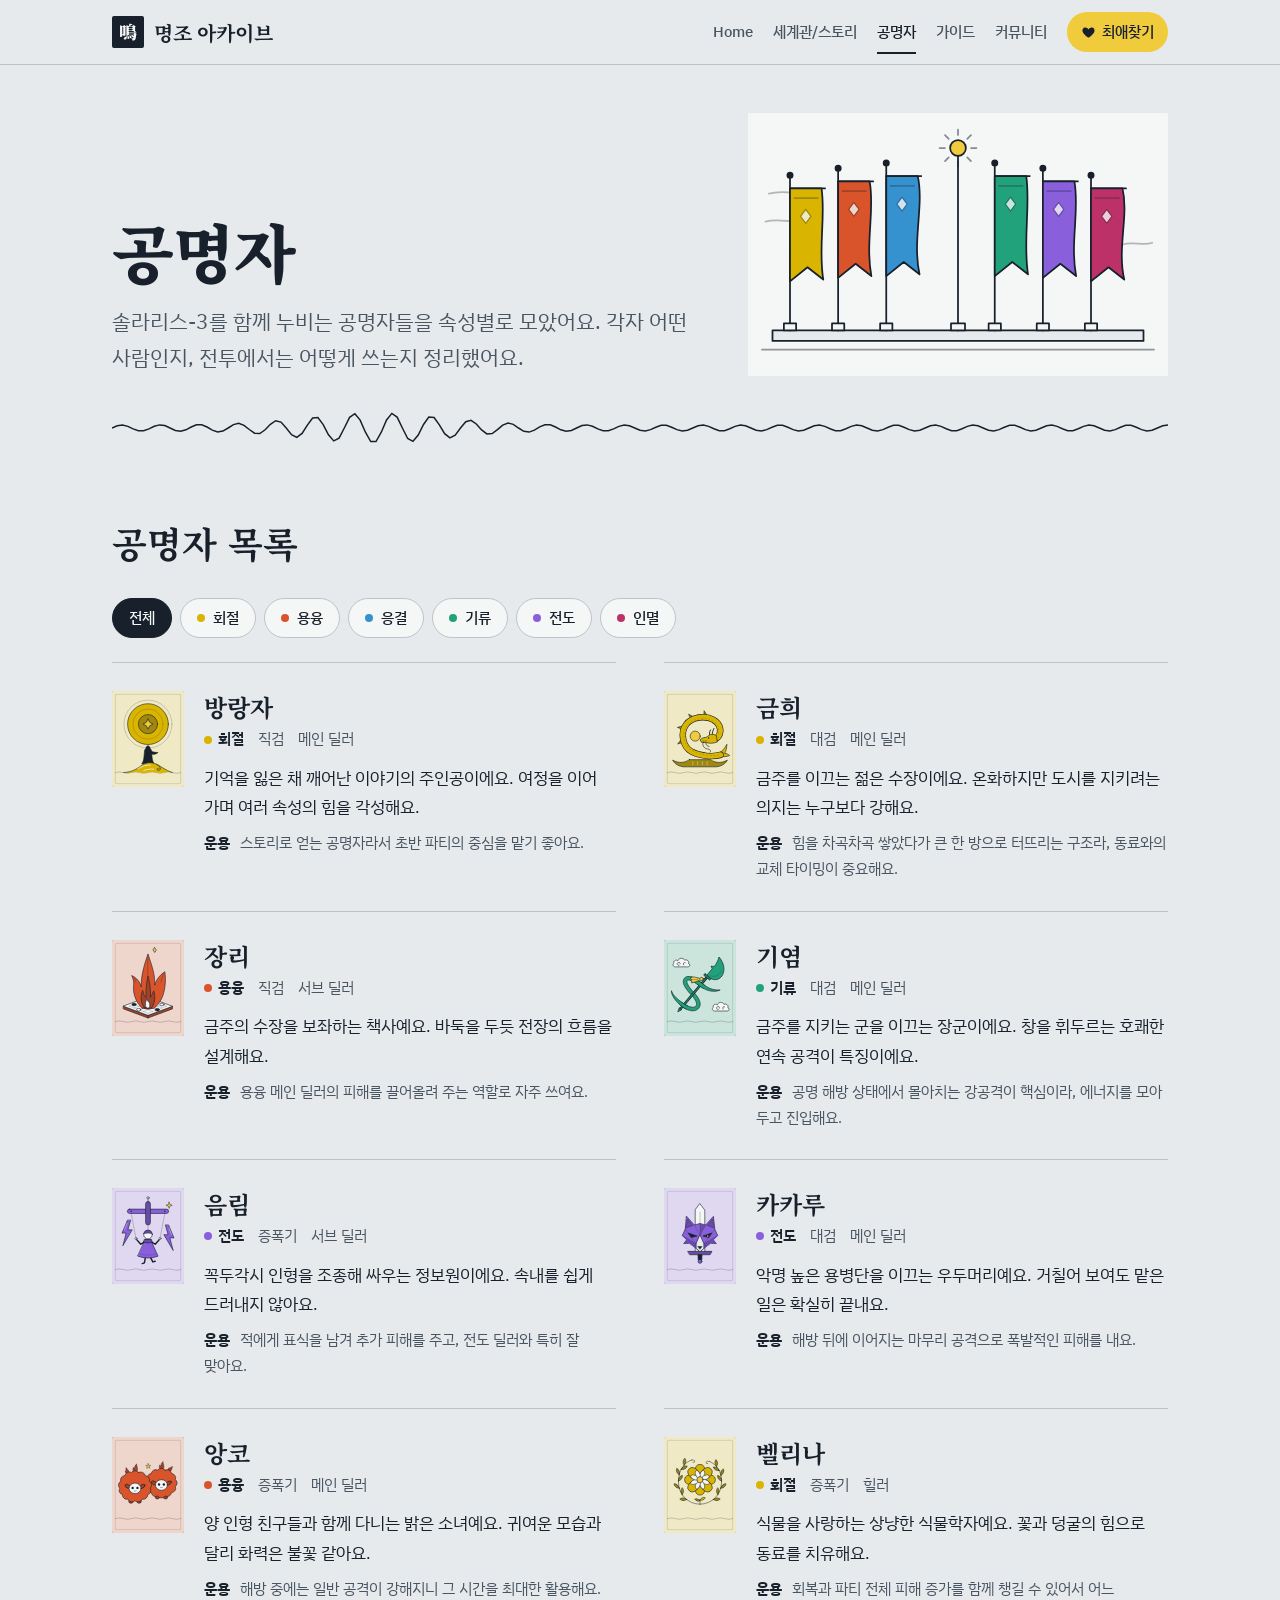
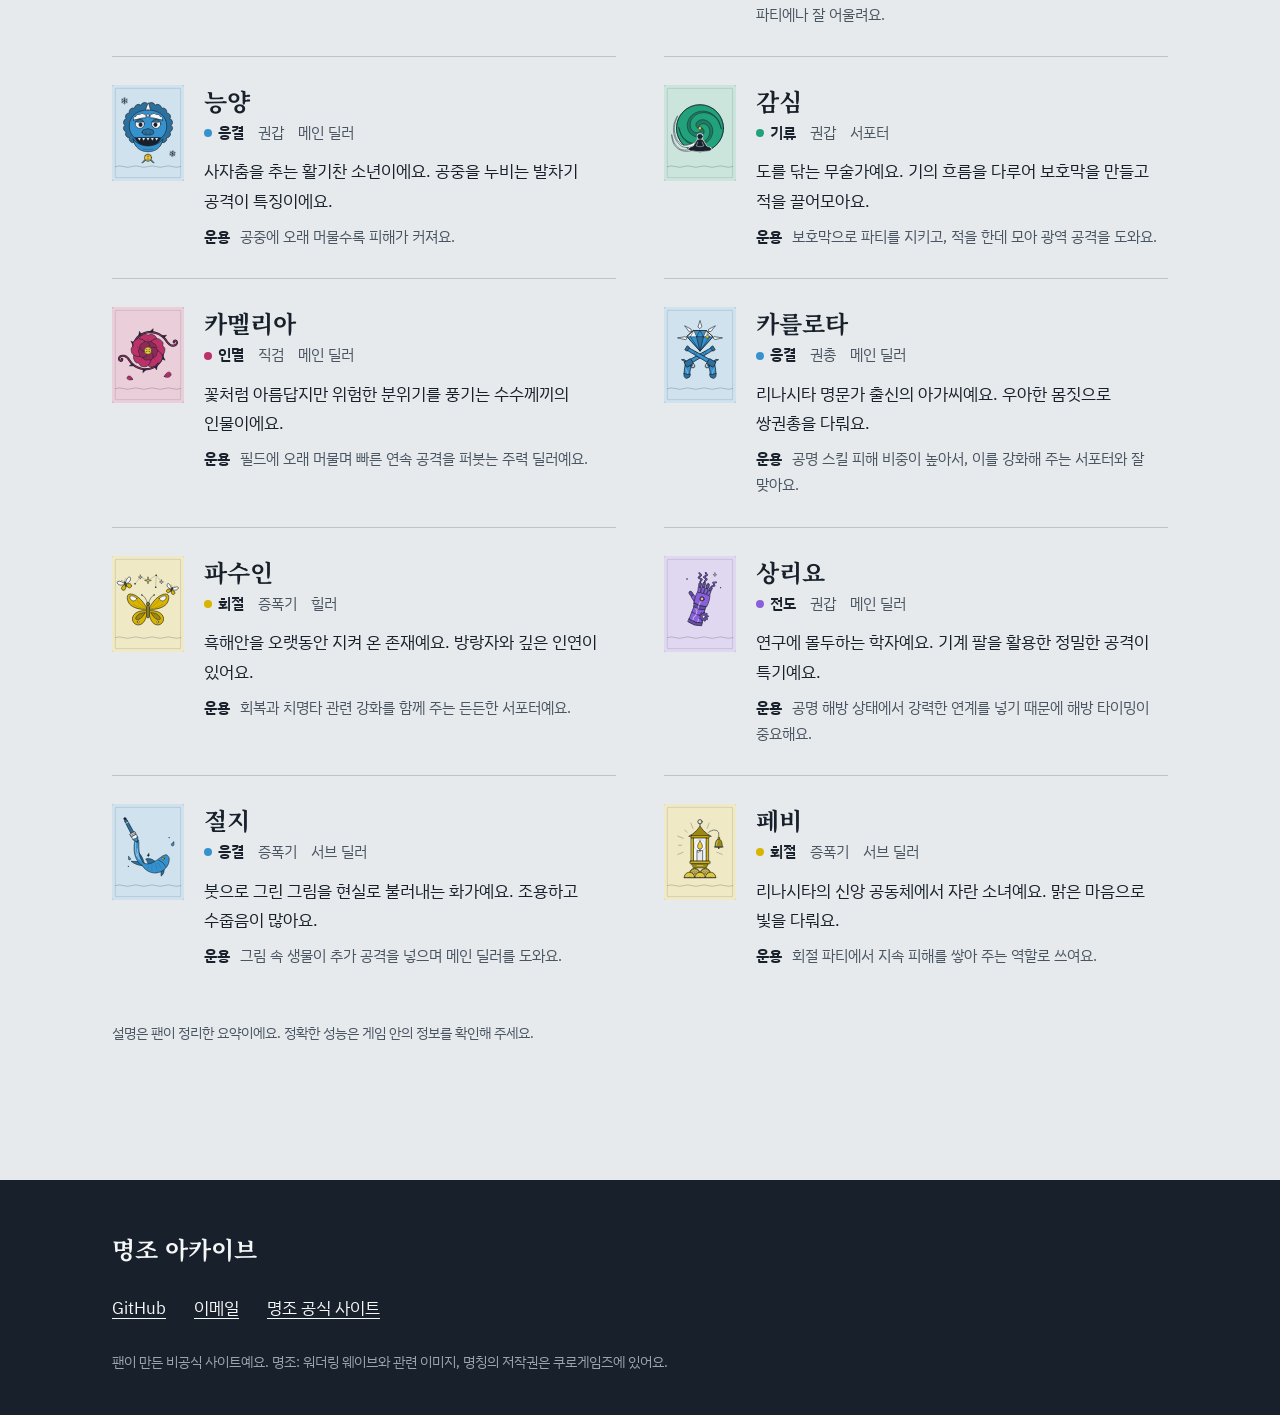
==== commit 05da1db3: "Add resonator emblem cards and sub-page banners Sixteen original emblem cards (images/emblems/<id>.s" ====
--- a/char.html
+++ b/char.html
@@ -34,8 +34,11 @@
 
   <main id="main" class="wrap">
     <div class="page-head">
-      <h1>공명자</h1>
-      <p class="lede">솔라리스-3를 함께 누비는 공명자들을 속성별로 모았어요. 각자 어떤 사람인지, 전투에서는 어떻게 쓰는지 정리했어요.</p>
+      <div class="page-head-text">
+        <h1>공명자</h1>
+        <p class="lede">솔라리스-3를 함께 누비는 공명자들을 속성별로 모았어요. 각자 어떤 사람인지, 전투에서는 어떻게 쓰는지 정리했어요.</p>
+      </div>
+      <img class="plate page-plate" src="images/banners/char.svg" alt="여섯 속성의 색을 단 깃발이 바람에 나부끼며 나란히 선 모습" width="480" height="300">
       <div class="page-wave" aria-hidden="true"></div>
     </div>
 
@@ -58,9 +61,11 @@
         <input type="radio" name="el" id="f-havoc" class="sr-only">
         <label class="chip" for="f-havoc" data-el="havoc">인멸</label>
       </fieldset>
+      <!-- 공명자 그림: images/emblems/<id>.svg (팬메이드 문장 카드).
+           images/characters/<id>.png 로 사진을 저장하면 그 위에 자동으로 덮인다. id는 각 li의 id와 같다 (예: jinhsi.png). -->
       <ul class="roster">
         <li class="res" id="rover" data-el="spectro">
-          <span class="seal" aria-hidden="true">방</span>
+          <span class="res-art" aria-hidden="true"><img src="images/emblems/rover.svg" alt="" width="300" height="400" loading="lazy"><img src="images/characters/rover.png" alt="" loading="lazy" onerror="this.remove()"></span>
           <div>
             <h3>방랑자</h3>
             <p class="res-meta"><span class="el-tag">회절</span><span>직검</span><span>메인 딜러</span></p>
@@ -69,7 +74,7 @@
           </div>
         </li>
         <li class="res" id="jinhsi" data-el="spectro">
-          <span class="seal" aria-hidden="true">금</span>
+          <span class="res-art" aria-hidden="true"><img src="images/emblems/jinhsi.svg" alt="" width="300" height="400" loading="lazy"><img src="images/characters/jinhsi.png" alt="" loading="lazy" onerror="this.remove()"></span>
           <div>
             <h3>금희</h3>
             <p class="res-meta"><span class="el-tag">회절</span><span>대검</span><span>메인 딜러</span></p>
@@ -78,7 +83,7 @@
           </div>
         </li>
         <li class="res" id="changli" data-el="fusion">
-          <span class="seal" aria-hidden="true">장</span>
+          <span class="res-art" aria-hidden="true"><img src="images/emblems/changli.svg" alt="" width="300" height="400" loading="lazy"><img src="images/characters/changli.png" alt="" loading="lazy" onerror="this.remove()"></span>
           <div>
             <h3>장리</h3>
             <p class="res-meta"><span class="el-tag">용융</span><span>직검</span><span>서브 딜러</span></p>
@@ -87,7 +92,7 @@
           </div>
         </li>
         <li class="res" id="jiyan" data-el="aero">
-          <span class="seal" aria-hidden="true">기</span>
+          <span class="res-art" aria-hidden="true"><img src="images/emblems/jiyan.svg" alt="" width="300" height="400" loading="lazy"><img src="images/characters/jiyan.png" alt="" loading="lazy" onerror="this.remove()"></span>
           <div>
             <h3>기염</h3>
             <p class="res-meta"><span class="el-tag">기류</span><span>대검</span><span>메인 딜러</span></p>
@@ -96,7 +101,7 @@
           </div>
         </li>
         <li class="res" id="yinlin" data-el="electro">
-          <span class="seal" aria-hidden="true">음</span>
+          <span class="res-art" aria-hidden="true"><img src="images/emblems/yinlin.svg" alt="" width="300" height="400" loading="lazy"><img src="images/characters/yinlin.png" alt="" loading="lazy" onerror="this.remove()"></span>
           <div>
             <h3>음림</h3>
             <p class="res-meta"><span class="el-tag">전도</span><span>증폭기</span><span>서브 딜러</span></p>
@@ -105,7 +110,7 @@
           </div>
         </li>
         <li class="res" id="calcharo" data-el="electro">
-          <span class="seal" aria-hidden="true">카</span>
+          <span class="res-art" aria-hidden="true"><img src="images/emblems/calcharo.svg" alt="" width="300" height="400" loading="lazy"><img src="images/characters/calcharo.png" alt="" loading="lazy" onerror="this.remove()"></span>
           <div>
             <h3>카카루</h3>
             <p class="res-meta"><span class="el-tag">전도</span><span>대검</span><span>메인 딜러</span></p>
@@ -114,7 +119,7 @@
           </div>
         </li>
         <li class="res" id="encore" data-el="fusion">
-          <span class="seal" aria-hidden="true">앙</span>
+          <span class="res-art" aria-hidden="true"><img src="images/emblems/encore.svg" alt="" width="300" height="400" loading="lazy"><img src="images/characters/encore.png" alt="" loading="lazy" onerror="this.remove()"></span>
           <div>
             <h3>앙코</h3>
             <p class="res-meta"><span class="el-tag">용융</span><span>증폭기</span><span>메인 딜러</span></p>
@@ -123,7 +128,7 @@
           </div>
         </li>
         <li class="res" id="verina" data-el="spectro">
-          <span class="seal" aria-hidden="true">벨</span>
+          <span class="res-art" aria-hidden="true"><img src="images/emblems/verina.svg" alt="" width="300" height="400" loading="lazy"><img src="images/characters/verina.png" alt="" loading="lazy" onerror="this.remove()"></span>
           <div>
             <h3>벨리나</h3>
             <p class="res-meta"><span class="el-tag">회절</span><span>증폭기</span><span>힐러</span></p>
@@ -132,7 +137,7 @@
           </div>
         </li>
         <li class="res" id="lingyang" data-el="glacio">
-          <span class="seal" aria-hidden="true">능</span>
+          <span class="res-art" aria-hidden="true"><img src="images/emblems/lingyang.svg" alt="" width="300" height="400" loading="lazy"><img src="images/characters/lingyang.png" alt="" loading="lazy" onerror="this.remove()"></span>
           <div>
             <h3>능양</h3>
             <p class="res-meta"><span class="el-tag">응결</span><span>권갑</span><span>메인 딜러</span></p>
@@ -141,7 +146,7 @@
           </div>
         </li>
         <li class="res" id="jianxin" data-el="aero">
-          <span class="seal" aria-hidden="true">감</span>
+          <span class="res-art" aria-hidden="true"><img src="images/emblems/jianxin.svg" alt="" width="300" height="400" loading="lazy"><img src="images/characters/jianxin.png" alt="" loading="lazy" onerror="this.remove()"></span>
           <div>
             <h3>감심</h3>
             <p class="res-meta"><span class="el-tag">기류</span><span>권갑</span><span>서포터</span></p>
@@ -150,7 +155,7 @@
           </div>
         </li>
         <li class="res" id="camellya" data-el="havoc">
-          <span class="seal" aria-hidden="true">카</span>
+          <span class="res-art" aria-hidden="true"><img src="images/emblems/camellya.svg" alt="" width="300" height="400" loading="lazy"><img src="images/characters/camellya.png" alt="" loading="lazy" onerror="this.remove()"></span>
           <div>
             <h3>카멜리아</h3>
             <p class="res-meta"><span class="el-tag">인멸</span><span>직검</span><span>메인 딜러</span></p>
@@ -159,7 +164,7 @@
           </div>
         </li>
         <li class="res" id="carlotta" data-el="glacio">
-          <span class="seal" aria-hidden="true">카</span>
+          <span class="res-art" aria-hidden="true"><img src="images/emblems/carlotta.svg" alt="" width="300" height="400" loading="lazy"><img src="images/characters/carlotta.png" alt="" loading="lazy" onerror="this.remove()"></span>
           <div>
             <h3>카를로타</h3>
             <p class="res-meta"><span class="el-tag">응결</span><span>권총</span><span>메인 딜러</span></p>
@@ -168,7 +173,7 @@
           </div>
         </li>
         <li class="res" id="shorekeeper" data-el="spectro">
-          <span class="seal" aria-hidden="true">파</span>
+          <span class="res-art" aria-hidden="true"><img src="images/emblems/shorekeeper.svg" alt="" width="300" height="400" loading="lazy"><img src="images/characters/shorekeeper.png" alt="" loading="lazy" onerror="this.remove()"></span>
           <div>
             <h3>파수인</h3>
             <p class="res-meta"><span class="el-tag">회절</span><span>증폭기</span><span>힐러</span></p>
@@ -177,7 +182,7 @@
           </div>
         </li>
         <li class="res" id="xiangliyao" data-el="electro">
-          <span class="seal" aria-hidden="true">상</span>
+          <span class="res-art" aria-hidden="true"><img src="images/emblems/xiangliyao.svg" alt="" width="300" height="400" loading="lazy"><img src="images/characters/xiangliyao.png" alt="" loading="lazy" onerror="this.remove()"></span>
           <div>
             <h3>상리요</h3>
             <p class="res-meta"><span class="el-tag">전도</span><span>권갑</span><span>메인 딜러</span></p>
@@ -186,7 +191,7 @@
           </div>
         </li>
         <li class="res" id="zhezhi" data-el="glacio">
-          <span class="seal" aria-hidden="true">절</span>
+          <span class="res-art" aria-hidden="true"><img src="images/emblems/zhezhi.svg" alt="" width="300" height="400" loading="lazy"><img src="images/characters/zhezhi.png" alt="" loading="lazy" onerror="this.remove()"></span>
           <div>
             <h3>절지</h3>
             <p class="res-meta"><span class="el-tag">응결</span><span>증폭기</span><span>서브 딜러</span></p>
@@ -195,7 +200,7 @@
           </div>
         </li>
         <li class="res" id="phoebe" data-el="spectro">
-          <span class="seal" aria-hidden="true">페</span>
+          <span class="res-art" aria-hidden="true"><img src="images/emblems/phoebe.svg" alt="" width="300" height="400" loading="lazy"><img src="images/characters/phoebe.png" alt="" loading="lazy" onerror="this.remove()"></span>
           <div>
             <h3>페비</h3>
             <p class="res-meta"><span class="el-tag">회절</span><span>증폭기</span><span>서브 딜러</span></p>
--- a/style.css
+++ b/style.css
@@ -502,6 +502,19 @@
   border-top: 1px solid var(--ink);
 }
 
+/* 선화 일러스트 판 */
+.plate {
+  width: 100%;
+  height: auto;
+  aspect-ratio: 480 / 300;
+  border-radius: 2px;
+  background: var(--paper);
+}
+
+.pillar .plate {
+  margin-bottom: 20px;
+}
+
 .pillar h3 {
   font-size: var(--fs-2xl);
   font-weight: 900;
@@ -515,7 +528,18 @@
 
 /* ===== 서브 페이지 머리 ===== */
 .page-head {
+  display: grid;
+  gap: 24px 48px;
   padding-top: 48px;
+}
+
+.page-head .page-wave,
+.page-head .toc {
+  grid-column: 1 / -1;
+}
+
+.page-plate {
+  max-width: 480px;
 }
 
 .page-head + .block {
@@ -538,7 +562,7 @@
 
 .page-wave {
   height: 40px;
-  margin: 32px 0 16px;
+  margin: 8px 0 0;
   background: url("wave.svg") left center / 100% 100% no-repeat;
 }
 
@@ -593,7 +617,12 @@
 }
 
 .atlas dd {
+  display: grid;
+  gap: 16px;
   margin: 0;
+}
+
+.atlas dd p {
   max-width: 36em;
 }
 
@@ -761,33 +790,6 @@
   background: var(--c);
 }
 
-/* 도장 모양 이름 표식 */
-.seal {
-  display: grid;
-  place-items: center;
-  width: 56px;
-  height: 56px;
-  background: var(--c, var(--ink));
-  color: var(--paper);
-  font-family: var(--serif);
-  font-weight: 900;
-  font-size: 1.625rem;
-  line-height: 1;
-  border-radius: 2px;
-}
-
-[data-el="spectro"] .seal,
-.seal[data-el="spectro"] {
-  color: var(--ink);
-}
-
-.seal-lg {
-  width: 96px;
-  height: 96px;
-  font-size: 3rem;
-  margin: 0 auto 20px;
-}
-
 /* ===== 필터 칩 ===== */
 .filter {
   display: flex;
@@ -853,10 +855,28 @@
 
 .res {
   display: grid;
-  grid-template-columns: 56px 1fr;
+  grid-template-columns: 72px 1fr;
   gap: 20px;
   padding: 28px 0;
   border-top: 1px solid var(--line);
+}
+
+.res-art {
+  position: relative;
+  display: block;
+  width: 72px;
+  aspect-ratio: 3 / 4;
+  overflow: hidden;
+  border-radius: 2px;
+  background: var(--c);
+}
+
+.res-art img {
+  position: absolute;
+  inset: 0;
+  width: 100%;
+  height: 100%;
+  object-fit: cover;
 }
 
 .res h3 {
@@ -1207,17 +1227,10 @@
 .wc-face {
   display: grid;
   place-items: center;
+  background-size: cover;
+  background-position: center top;
   aspect-ratio: 3 / 4;
-  background: var(--c, var(--ink));
-  color: var(--paper);
-  font-family: var(--serif);
-  font-weight: 900;
-  font-size: clamp(3rem, 11vw, 6.5rem);
-  line-height: 1;
-}
-
-.wc-pick[data-el="spectro"] .wc-face {
-  color: var(--ink);
+  background-color: var(--c, var(--ink));
 }
 
 .wc-name {
@@ -1253,6 +1266,15 @@
   animation: post-in 360ms var(--ease-out);
 }
 
+.winner-art {
+  display: block;
+  width: 160px;
+  aspect-ratio: 3 / 4;
+  margin: 0 auto 24px;
+  border-radius: 2px;
+  background: var(--c, var(--ink)) center / cover no-repeat;
+}
+
 .wc-result h3 {
   font-size: var(--fs-md);
   font-weight: 500;
@@ -1363,6 +1385,21 @@
 
   .atlas > div {
     grid-template-columns: 1fr 2fr;
+  }
+
+  .page-head {
+    grid-template-columns: 7fr 5fr;
+    align-items: end;
+  }
+
+  .page-plate {
+    justify-self: end;
+  }
+
+  .atlas dd {
+    grid-template-columns: minmax(200px, 5fr) 6fr;
+    align-items: start;
+    gap: 28px;
   }
 
   .glossary {
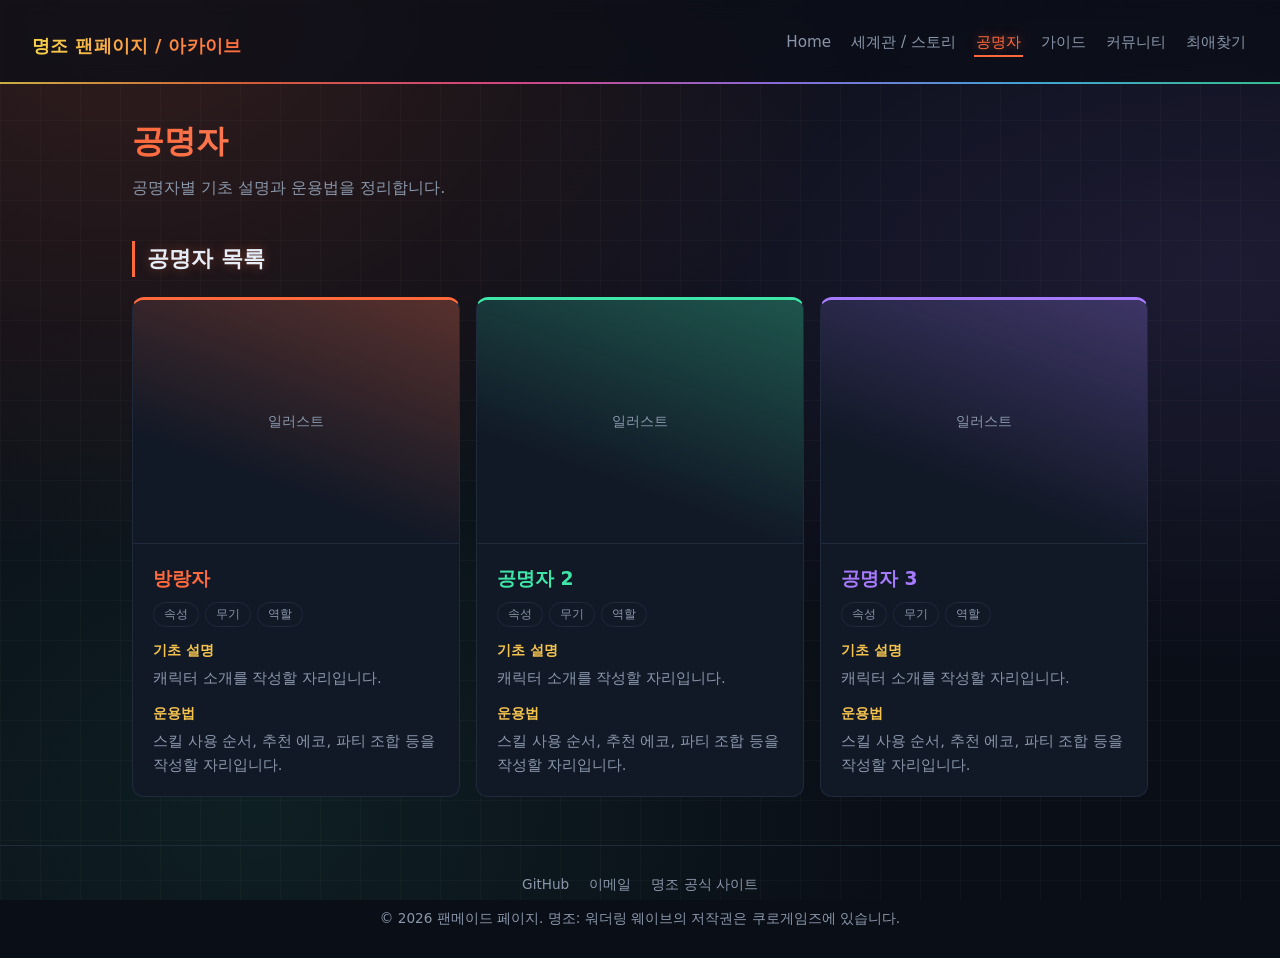
==== commit 2e94c541: "Restore draft pages Reverts 4cd9b2e; the draft pages are kept while new work starts.  Co-Authored-By" ====
--- a/char.html
+++ b/char.html
@@ -3,227 +3,91 @@
 <head>
   <meta charset="UTF-8">
   <meta name="viewport" content="width=device-width, initial-scale=1.0">
-  <title>공명자 | 명조 아카이브</title>
-  <meta name="description" content="명조 공명자의 속성, 무기, 역할, 운용법 정리">
-  <link rel="preconnect" href="https://fonts.googleapis.com">
-  <link rel="preconnect" href="https://fonts.gstatic.com" crossorigin>
-  <link rel="stylesheet" href="https://fonts.googleapis.com/css2?family=IBM+Plex+Sans+KR:wght@400;500;600&family=Noto+Serif+KR:wght@500;700;900&display=swap">
+  <title>공명자 | 명조 팬페이지 / 아카이브</title>
   <link rel="stylesheet" href="style.css">
 </head>
-<body>
-  <a class="skip-link" href="#main">본문으로 건너뛰기</a>
-
+<body class="theme-char">
   <header class="site-header">
-    <div class="wrap header-inner">
-      <a class="brand" href="index.html">
-        <span class="brand-seal" aria-hidden="true">鳴</span>
-        <span class="brand-name">명조 아카이브</span>
-      </a>
-      <nav class="gnb" aria-label="주요 메뉴">
-        <ul>
+    <h1 class="logo"><a href="index.html">명조 팬페이지 / 아카이브</a></h1>
+    <nav class="gnb">
+      <ul>
         <li><a href="index.html">Home</a></li>
-        <li><a href="info.html">세계관/스토리</a></li>
-        <li><a href="char.html" aria-current="page">공명자</a></li>
+        <li><a href="info.html">세계관 / 스토리</a></li>
+        <li><a href="char.html" class="active">공명자</a></li>
         <li><a href="guide.html">가이드</a></li>
         <li><a href="community.html">커뮤니티</a></li>
-        <li><a class="nav-fav" href="play.html"><svg class="icon" viewBox="0 0 24 24" aria-hidden="true" focusable="false"><path d="M12 20.5s-7.5-4.6-9.3-9.6C1.4 7.4 3.6 4 7 4c2 0 3.6 1.1 5 3 1.4-1.9 3-3 5-3 3.4 0 5.6 3.4 4.3 6.9-1.8 5-9.3 9.6-9.3 9.6z"/></svg><span>최애찾기</span></a></li>
-        </ul>
-      </nav>
-    </div>
+        <li><a href="play.html">최애찾기</a></li>
+      </ul>
+    </nav>
   </header>
 
-  <main id="main" class="wrap">
+  <main>
     <div class="page-head">
-      <div class="page-head-text">
-        <h1>공명자</h1>
-        <p class="lede">솔라리스-3를 함께 누비는 공명자들을 속성별로 모았어요. 각자 어떤 사람인지, 전투에서는 어떻게 쓰는지 정리했어요.</p>
-      </div>
-      <img class="plate page-plate" src="images/banners/char.svg" alt="여섯 속성의 색을 단 깃발이 바람에 나부끼며 나란히 선 모습" width="480" height="300">
-      <div class="page-wave" aria-hidden="true"></div>
+      <h2>공명자</h2>
+      <p>공명자별 기초 설명과 운용법을 정리합니다.</p>
     </div>
 
-    <section class="block roster-area" aria-labelledby="roster-title">
-      <h2 id="roster-title" class="section-title">공명자 목록</h2>
-      <fieldset class="filter">
-        <legend class="sr-only">속성으로 거르기</legend>
-        <input type="radio" name="el" id="f-all" class="sr-only" checked>
-        <label class="chip" for="f-all">전체</label>
-        <input type="radio" name="el" id="f-spectro" class="sr-only">
-        <label class="chip" for="f-spectro" data-el="spectro">회절</label>
-        <input type="radio" name="el" id="f-fusion" class="sr-only">
-        <label class="chip" for="f-fusion" data-el="fusion">용융</label>
-        <input type="radio" name="el" id="f-glacio" class="sr-only">
-        <label class="chip" for="f-glacio" data-el="glacio">응결</label>
-        <input type="radio" name="el" id="f-aero" class="sr-only">
-        <label class="chip" for="f-aero" data-el="aero">기류</label>
-        <input type="radio" name="el" id="f-electro" class="sr-only">
-        <label class="chip" for="f-electro" data-el="electro">전도</label>
-        <input type="radio" name="el" id="f-havoc" class="sr-only">
-        <label class="chip" for="f-havoc" data-el="havoc">인멸</label>
-      </fieldset>
-      <!-- 공명자 그림: images/emblems/<id>.svg (팬메이드 문장 카드).
-           images/characters/<id>.png 로 사진을 저장하면 그 위에 자동으로 덮인다. id는 각 li의 id와 같다 (예: jinhsi.png). -->
-      <ul class="roster">
-        <li class="res" id="rover" data-el="spectro">
-          <span class="res-art" aria-hidden="true"><img src="images/emblems/rover.svg" alt="" width="300" height="400" loading="lazy"><img src="images/characters/rover.png" alt="" loading="lazy" onerror="this.remove()"></span>
-          <div>
+    <section>
+      <h2 class="section-title">공명자 목록</h2>
+      <div class="char-grid">
+        <article class="char-card">
+          <div class="img-placeholder">일러스트</div>
+          <div class="char-body">
             <h3>방랑자</h3>
-            <p class="res-meta"><span class="el-tag">회절</span><span>직검</span><span>메인 딜러</span></p>
-            <p class="res-desc">기억을 잃은 채 깨어난 이야기의 주인공이에요. 여정을 이어 가며 여러 속성의 힘을 각성해요.</p>
-            <p class="res-tip"><strong>운용</strong> 스토리로 얻는 공명자라서 초반 파티의 중심을 맡기 좋아요.</p>
+            <div class="tags">
+              <span class="tag">속성</span>
+              <span class="tag">무기</span>
+              <span class="tag">역할</span>
+            </div>
+            <h4>기초 설명</h4>
+            <p>캐릭터 소개를 작성할 자리입니다.</p>
+            <h4>운용법</h4>
+            <p>스킬 사용 순서, 추천 에코, 파티 조합 등을 작성할 자리입니다.</p>
           </div>
-        </li>
-        <li class="res" id="jinhsi" data-el="spectro">
-          <span class="res-art" aria-hidden="true"><img src="images/emblems/jinhsi.svg" alt="" width="300" height="400" loading="lazy"><img src="images/characters/jinhsi.png" alt="" loading="lazy" onerror="this.remove()"></span>
-          <div>
-            <h3>금희</h3>
-            <p class="res-meta"><span class="el-tag">회절</span><span>대검</span><span>메인 딜러</span></p>
-            <p class="res-desc">금주를 이끄는 젊은 수장이에요. 온화하지만 도시를 지키려는 의지는 누구보다 강해요.</p>
-            <p class="res-tip"><strong>운용</strong> 힘을 차곡차곡 쌓았다가 큰 한 방으로 터뜨리는 구조라, 동료와의 교체 타이밍이 중요해요.</p>
+        </article>
+        <article class="char-card">
+          <div class="img-placeholder">일러스트</div>
+          <div class="char-body">
+            <h3>공명자 2</h3>
+            <div class="tags">
+              <span class="tag">속성</span>
+              <span class="tag">무기</span>
+              <span class="tag">역할</span>
+            </div>
+            <h4>기초 설명</h4>
+            <p>캐릭터 소개를 작성할 자리입니다.</p>
+            <h4>운용법</h4>
+            <p>스킬 사용 순서, 추천 에코, 파티 조합 등을 작성할 자리입니다.</p>
           </div>
-        </li>
-        <li class="res" id="changli" data-el="fusion">
-          <span class="res-art" aria-hidden="true"><img src="images/emblems/changli.svg" alt="" width="300" height="400" loading="lazy"><img src="images/characters/changli.png" alt="" loading="lazy" onerror="this.remove()"></span>
-          <div>
-            <h3>장리</h3>
-            <p class="res-meta"><span class="el-tag">용융</span><span>직검</span><span>서브 딜러</span></p>
-            <p class="res-desc">금주의 수장을 보좌하는 책사예요. 바둑을 두듯 전장의 흐름을 설계해요.</p>
-            <p class="res-tip"><strong>운용</strong> 용융 메인 딜러의 피해를 끌어올려 주는 역할로 자주 쓰여요.</p>
+        </article>
+        <article class="char-card">
+          <div class="img-placeholder">일러스트</div>
+          <div class="char-body">
+            <h3>공명자 3</h3>
+            <div class="tags">
+              <span class="tag">속성</span>
+              <span class="tag">무기</span>
+              <span class="tag">역할</span>
+            </div>
+            <h4>기초 설명</h4>
+            <p>캐릭터 소개를 작성할 자리입니다.</p>
+            <h4>운용법</h4>
+            <p>스킬 사용 순서, 추천 에코, 파티 조합 등을 작성할 자리입니다.</p>
           </div>
-        </li>
-        <li class="res" id="jiyan" data-el="aero">
-          <span class="res-art" aria-hidden="true"><img src="images/emblems/jiyan.svg" alt="" width="300" height="400" loading="lazy"><img src="images/characters/jiyan.png" alt="" loading="lazy" onerror="this.remove()"></span>
-          <div>
-            <h3>기염</h3>
-            <p class="res-meta"><span class="el-tag">기류</span><span>대검</span><span>메인 딜러</span></p>
-            <p class="res-desc">금주를 지키는 군을 이끄는 장군이에요. 창을 휘두르는 호쾌한 연속 공격이 특징이에요.</p>
-            <p class="res-tip"><strong>운용</strong> 공명 해방 상태에서 몰아치는 강공격이 핵심이라, 에너지를 모아 두고 진입해요.</p>
-          </div>
-        </li>
-        <li class="res" id="yinlin" data-el="electro">
-          <span class="res-art" aria-hidden="true"><img src="images/emblems/yinlin.svg" alt="" width="300" height="400" loading="lazy"><img src="images/characters/yinlin.png" alt="" loading="lazy" onerror="this.remove()"></span>
-          <div>
-            <h3>음림</h3>
-            <p class="res-meta"><span class="el-tag">전도</span><span>증폭기</span><span>서브 딜러</span></p>
-            <p class="res-desc">꼭두각시 인형을 조종해 싸우는 정보원이에요. 속내를 쉽게 드러내지 않아요.</p>
-            <p class="res-tip"><strong>운용</strong> 적에게 표식을 남겨 추가 피해를 주고, 전도 딜러와 특히 잘 맞아요.</p>
-          </div>
-        </li>
-        <li class="res" id="calcharo" data-el="electro">
-          <span class="res-art" aria-hidden="true"><img src="images/emblems/calcharo.svg" alt="" width="300" height="400" loading="lazy"><img src="images/characters/calcharo.png" alt="" loading="lazy" onerror="this.remove()"></span>
-          <div>
-            <h3>카카루</h3>
-            <p class="res-meta"><span class="el-tag">전도</span><span>대검</span><span>메인 딜러</span></p>
-            <p class="res-desc">악명 높은 용병단을 이끄는 우두머리예요. 거칠어 보여도 맡은 일은 확실히 끝내요.</p>
-            <p class="res-tip"><strong>운용</strong> 해방 뒤에 이어지는 마무리 공격으로 폭발적인 피해를 내요.</p>
-          </div>
-        </li>
-        <li class="res" id="encore" data-el="fusion">
-          <span class="res-art" aria-hidden="true"><img src="images/emblems/encore.svg" alt="" width="300" height="400" loading="lazy"><img src="images/characters/encore.png" alt="" loading="lazy" onerror="this.remove()"></span>
-          <div>
-            <h3>앙코</h3>
-            <p class="res-meta"><span class="el-tag">용융</span><span>증폭기</span><span>메인 딜러</span></p>
-            <p class="res-desc">양 인형 친구들과 함께 다니는 밝은 소녀예요. 귀여운 모습과 달리 화력은 불꽃 같아요.</p>
-            <p class="res-tip"><strong>운용</strong> 해방 중에는 일반 공격이 강해지니 그 시간을 최대한 활용해요.</p>
-          </div>
-        </li>
-        <li class="res" id="verina" data-el="spectro">
-          <span class="res-art" aria-hidden="true"><img src="images/emblems/verina.svg" alt="" width="300" height="400" loading="lazy"><img src="images/characters/verina.png" alt="" loading="lazy" onerror="this.remove()"></span>
-          <div>
-            <h3>벨리나</h3>
-            <p class="res-meta"><span class="el-tag">회절</span><span>증폭기</span><span>힐러</span></p>
-            <p class="res-desc">식물을 사랑하는 상냥한 식물학자예요. 꽃과 덩굴의 힘으로 동료를 치유해요.</p>
-            <p class="res-tip"><strong>운용</strong> 회복과 파티 전체 피해 증가를 함께 챙길 수 있어서 어느 파티에나 잘 어울려요.</p>
-          </div>
-        </li>
-        <li class="res" id="lingyang" data-el="glacio">
-          <span class="res-art" aria-hidden="true"><img src="images/emblems/lingyang.svg" alt="" width="300" height="400" loading="lazy"><img src="images/characters/lingyang.png" alt="" loading="lazy" onerror="this.remove()"></span>
-          <div>
-            <h3>능양</h3>
-            <p class="res-meta"><span class="el-tag">응결</span><span>권갑</span><span>메인 딜러</span></p>
-            <p class="res-desc">사자춤을 추는 활기찬 소년이에요. 공중을 누비는 발차기 공격이 특징이에요.</p>
-            <p class="res-tip"><strong>운용</strong> 공중에 오래 머물수록 피해가 커져요.</p>
-          </div>
-        </li>
-        <li class="res" id="jianxin" data-el="aero">
-          <span class="res-art" aria-hidden="true"><img src="images/emblems/jianxin.svg" alt="" width="300" height="400" loading="lazy"><img src="images/characters/jianxin.png" alt="" loading="lazy" onerror="this.remove()"></span>
-          <div>
-            <h3>감심</h3>
-            <p class="res-meta"><span class="el-tag">기류</span><span>권갑</span><span>서포터</span></p>
-            <p class="res-desc">도를 닦는 무술가예요. 기의 흐름을 다루어 보호막을 만들고 적을 끌어모아요.</p>
-            <p class="res-tip"><strong>운용</strong> 보호막으로 파티를 지키고, 적을 한데 모아 광역 공격을 도와요.</p>
-          </div>
-        </li>
-        <li class="res" id="camellya" data-el="havoc">
-          <span class="res-art" aria-hidden="true"><img src="images/emblems/camellya.svg" alt="" width="300" height="400" loading="lazy"><img src="images/characters/camellya.png" alt="" loading="lazy" onerror="this.remove()"></span>
-          <div>
-            <h3>카멜리아</h3>
-            <p class="res-meta"><span class="el-tag">인멸</span><span>직검</span><span>메인 딜러</span></p>
-            <p class="res-desc">꽃처럼 아름답지만 위험한 분위기를 풍기는 수수께끼의 인물이에요.</p>
-            <p class="res-tip"><strong>운용</strong> 필드에 오래 머물며 빠른 연속 공격을 퍼붓는 주력 딜러예요.</p>
-          </div>
-        </li>
-        <li class="res" id="carlotta" data-el="glacio">
-          <span class="res-art" aria-hidden="true"><img src="images/emblems/carlotta.svg" alt="" width="300" height="400" loading="lazy"><img src="images/characters/carlotta.png" alt="" loading="lazy" onerror="this.remove()"></span>
-          <div>
-            <h3>카를로타</h3>
-            <p class="res-meta"><span class="el-tag">응결</span><span>권총</span><span>메인 딜러</span></p>
-            <p class="res-desc">리나시타 명문가 출신의 아가씨예요. 우아한 몸짓으로 쌍권총을 다뤄요.</p>
-            <p class="res-tip"><strong>운용</strong> 공명 스킬 피해 비중이 높아서, 이를 강화해 주는 서포터와 잘 맞아요.</p>
-          </div>
-        </li>
-        <li class="res" id="shorekeeper" data-el="spectro">
-          <span class="res-art" aria-hidden="true"><img src="images/emblems/shorekeeper.svg" alt="" width="300" height="400" loading="lazy"><img src="images/characters/shorekeeper.png" alt="" loading="lazy" onerror="this.remove()"></span>
-          <div>
-            <h3>파수인</h3>
-            <p class="res-meta"><span class="el-tag">회절</span><span>증폭기</span><span>힐러</span></p>
-            <p class="res-desc">흑해안을 오랫동안 지켜 온 존재예요. 방랑자와 깊은 인연이 있어요.</p>
-            <p class="res-tip"><strong>운용</strong> 회복과 치명타 관련 강화를 함께 주는 든든한 서포터예요.</p>
-          </div>
-        </li>
-        <li class="res" id="xiangliyao" data-el="electro">
-          <span class="res-art" aria-hidden="true"><img src="images/emblems/xiangliyao.svg" alt="" width="300" height="400" loading="lazy"><img src="images/characters/xiangliyao.png" alt="" loading="lazy" onerror="this.remove()"></span>
-          <div>
-            <h3>상리요</h3>
-            <p class="res-meta"><span class="el-tag">전도</span><span>권갑</span><span>메인 딜러</span></p>
-            <p class="res-desc">연구에 몰두하는 학자예요. 기계 팔을 활용한 정밀한 공격이 특기예요.</p>
-            <p class="res-tip"><strong>운용</strong> 공명 해방 상태에서 강력한 연계를 넣기 때문에 해방 타이밍이 중요해요.</p>
-          </div>
-        </li>
-        <li class="res" id="zhezhi" data-el="glacio">
-          <span class="res-art" aria-hidden="true"><img src="images/emblems/zhezhi.svg" alt="" width="300" height="400" loading="lazy"><img src="images/characters/zhezhi.png" alt="" loading="lazy" onerror="this.remove()"></span>
-          <div>
-            <h3>절지</h3>
-            <p class="res-meta"><span class="el-tag">응결</span><span>증폭기</span><span>서브 딜러</span></p>
-            <p class="res-desc">붓으로 그린 그림을 현실로 불러내는 화가예요. 조용하고 수줍음이 많아요.</p>
-            <p class="res-tip"><strong>운용</strong> 그림 속 생물이 추가 공격을 넣으며 메인 딜러를 도와요.</p>
-          </div>
-        </li>
-        <li class="res" id="phoebe" data-el="spectro">
-          <span class="res-art" aria-hidden="true"><img src="images/emblems/phoebe.svg" alt="" width="300" height="400" loading="lazy"><img src="images/characters/phoebe.png" alt="" loading="lazy" onerror="this.remove()"></span>
-          <div>
-            <h3>페비</h3>
-            <p class="res-meta"><span class="el-tag">회절</span><span>증폭기</span><span>서브 딜러</span></p>
-            <p class="res-desc">리나시타의 신앙 공동체에서 자란 소녀예요. 맑은 마음으로 빛을 다뤄요.</p>
-            <p class="res-tip"><strong>운용</strong> 회절 파티에서 지속 피해를 쌓아 주는 역할로 쓰여요.</p>
-          </div>
-        </li>
-      </ul>
-      <p class="section-note">설명은 팬이 정리한 요약이에요. 정확한 성능은 게임 안의 정보를 확인해 주세요.</p>
+        </article>
+      </div>
     </section>
   </main>
 
   <footer class="site-footer">
-    <div class="wrap">
-      <p class="footer-brand">명조 아카이브</p>
-      <ul class="footer-links">
-        <li><a href="https://github.com/seongyun09/Web_programming_project" target="_blank" rel="noopener">GitHub<span class="sr-only"> (새 창)</span></a></li>
-        <li><a href="mailto:example@example.com">이메일</a></li>
-        <li><a href="https://wutheringwaves.kurogames.com/" target="_blank" rel="noopener">명조 공식 사이트<span class="sr-only"> (새 창)</span></a></li>
-      </ul>
-      <p class="footer-note">팬이 만든 비공식 사이트예요. 명조: 워더링 웨이브와 관련 이미지, 명칭의 저작권은 쿠로게임즈에 있어요.</p>
-    </div>
+    <nav class="footer-links">
+      <a href="#">GitHub</a>
+      <a href="mailto:example@example.com">이메일</a>
+      <a href="#">명조 공식 사이트</a>
+    </nav>
+    <p class="copyright">
+      &copy; 2026 팬메이드 페이지. 명조: 워더링 웨이브의 저작권은 쿠로게임즈에 있습니다.
+    </p>
   </footer>
-
 </body>
 </html>
--- a/style.css
+++ b/style.css
@@ -1,1486 +1,961 @@
-/* =========================================================
-   명조 아카이브
-   "명조"는 한글 명조체이기도 하다. 제목은 명조체(Noto Serif KR),
-   본문은 IBM Plex Sans KR. 바탕은 게임 UI의 옅은 안개빛,
-   노랑은 최애찾기 버튼과 물결선의 꼭짓점에만 쓴다.
-   ========================================================= */
-
+/* ===== 디자인 토큰 ===== */
 :root {
-  /* 색 */
-  --mist: #e6eaec;      /* 페이지 바탕 */
-  --paper: #f5f6f6;     /* 올라온 면 */
-  --ink: #17202b;       /* 글자, 선, 어두운 틀 */
-  --ink-soft: #4a5562;  /* 보조 글자 */
-  --line: #bcc4ca;      /* 구분선 */
-  --tide: #275b7a;      /* 링크, 포커스 */
-  --sonance: #f0cb3c;   /* 강조 채움 (게임 UI의 노랑) */
-  --sonance-deep: #e2b922;
-
-  /* 여섯 속성: 속성 표시에만 쓴다 */
-  --spectro: #d9b400;
-  --fusion: #d9542a;
-  --glacio: #3592cf;
-  --aero: #22a27a;
-  --electro: #8a5fdc;
-  --havoc: #bd3169;
-
-  /* 글꼴 */
-  --serif: "Noto Serif KR", "Nanum Myeongjo", "AppleMyungjo", serif;
-  --sans: "IBM Plex Sans KR", "Apple SD Gothic Neo", "Malgun Gothic", sans-serif;
-
-  /* 글자 크기: 12, 14, 17, 21, 24, 36, 48, 64px 단계 */
-  --fs-xs: 0.75rem;
-  --fs-sm: 0.875rem;
-  --fs-base: 1.0625rem;
-  --fs-md: 1.3125rem;
-  --fs-lg: 1.5rem;
-  --fs-xl: clamp(1.75rem, 3.2vw, 2.25rem);
-  --fs-2xl: clamp(2.25rem, 5vw, 3rem);
-  --fs-3xl: clamp(2.25rem, 5.6vw, 4rem);
-
-  /* 간격 */
+  --bg: #0a0e17;
+  --bg-elev: #111826;
+  --border: #1f2a3d;
+  --text: #e6edf7;
+  --text-muted: #8a97ab;
+  --neon-blue: #3ad1ff;
+  --gold: #f2c14e;
+  --radius: 12px;
   --gutter: 16px;
-  --block: clamp(64px, 9vw, 112px);
-
-  /* 움직임: 빠르게 출발해 부드럽게 멈추는 곡선 */
-  --ease-out: cubic-bezier(0.22, 1, 0.36, 1);
-  --ease-in-out: cubic-bezier(0.65, 0, 0.35, 1);
-  --dur-fast: 140ms;
-  --dur: 220ms;
-  --dur-slow: 1800ms;
-
-  color-scheme: light;
-  interpolate-size: allow-keywords;
-}
+
+  /* 게임 속 6가지 속성 색 */
+  --spectro: #f5d34a; /* 회절 */
+  --fusion: #ff6a3d;  /* 용융 */
+  --glacio: #4fc3ff;  /* 응결 */
+  --aero: #3ee6a8;    /* 기류 */
+  --electro: #a77bff; /* 전도 */
+  --havoc: #ff4f9a;   /* 인멸 */
+
+  --accent: var(--neon-blue);
+  --rainbow: linear-gradient(90deg, var(--spectro), var(--fusion), var(--havoc), var(--electro), var(--glacio), var(--aero));
+}
+
+/* 페이지마다 대표 속성 색을 하나씩 */
+.theme-home { --accent: var(--spectro); }
+.theme-info { --accent: var(--havoc); }
+.theme-char { --accent: var(--fusion); }
+.theme-guide { --accent: var(--aero); }
+.theme-community { --accent: var(--electro); }
+.theme-play { --accent: var(--glacio); }
 
 /* ===== 기본 ===== */
-*,
-*::before,
-*::after {
+* {
   box-sizing: border-box;
-}
-
-html {
-  scroll-padding-top: 96px;
+  margin: 0;
+  padding: 0;
 }
 
 body {
-  margin: 0;
-  background: var(--mist);
-  color: var(--ink);
-  font-family: var(--sans);
-  font-size: var(--fs-base);
-  line-height: 1.75;
-  word-break: keep-all;
-  overflow-wrap: break-word;
-  -webkit-font-smoothing: antialiased;
-}
-
-h1,
-h2,
-h3 {
-  margin: 0;
-  font-family: var(--serif);
-  line-height: 1.3;
-}
-
-p {
-  margin: 0;
+  background:
+    radial-gradient(ellipse at 10% 0%, color-mix(in srgb, var(--accent) 16%, transparent), transparent 45%),
+    radial-gradient(ellipse at 95% 30%, rgba(167, 123, 255, 0.12), transparent 45%),
+    radial-gradient(ellipse at 20% 90%, rgba(62, 230, 168, 0.08), transparent 45%),
+    linear-gradient(rgba(255, 255, 255, 0.025) 1px, transparent 1px) 0 0 / 40px 40px,
+    linear-gradient(90deg, rgba(255, 255, 255, 0.025) 1px, transparent 1px) 0 0 / 40px 40px,
+    var(--bg);
+  background-attachment: fixed;
+  color: var(--text);
+  font-family: "Pretendard", "Noto Sans KR", system-ui, sans-serif;
+  line-height: 1.6;
+  min-height: 100vh;
 }
 
 a {
   color: inherit;
-}
-
-img,
-svg {
+  text-decoration: none;
+}
+
+ul {
+  list-style: none;
+}
+
+img {
+  max-width: 100%;
   display: block;
-  max-width: 100%;
-}
-
-::selection {
-  background: var(--sonance);
-  color: var(--ink);
-}
-
-:focus-visible {
-  outline: 3px solid var(--tide);
-  outline-offset: 3px;
-}
-
-[hidden] {
-  display: none !important;
-}
-
-.sr-only {
-  position: absolute;
-  width: 1px;
-  height: 1px;
-  padding: 0;
-  margin: -1px;
-  overflow: hidden;
-  clip: rect(0 0 0 0);
-  white-space: nowrap;
-  border: 0;
-}
-
-.wrap {
-  width: 100%;
-  max-width: 1120px;
-  margin-inline: auto;
-  padding-inline: var(--gutter);
-}
-
-.skip-link {
-  position: absolute;
-  left: var(--gutter);
-  top: 8px;
-  z-index: 200;
-  padding: 10px 16px;
-  background: var(--ink);
-  color: var(--paper);
-  transform: translateY(-160%);
-  transition: transform var(--dur) var(--ease-out);
-}
-
-.skip-link:focus {
-  transform: none;
-}
-
-.icon {
-  width: 1em;
-  height: 1em;
-  fill: currentColor;
-  flex: none;
-}
-
-/* ===== 헤더 ===== */
+}
+
+/* ===== 헤더 (Sticky, 반투명) ===== */
 .site-header {
   position: sticky;
   top: 0;
   z-index: 100;
-  background: color-mix(in srgb, var(--mist) 92%, transparent);
-  backdrop-filter: blur(8px);
-  border-bottom: 1px solid var(--line);
-}
-
-.header-inner {
   display: flex;
   flex-wrap: wrap;
   align-items: center;
   justify-content: space-between;
-  gap: 4px 24px;
-  padding-block: 10px;
-}
-
-.brand {
-  display: inline-flex;
-  align-items: center;
-  gap: 10px;
-  min-height: 44px;
-  text-decoration: none;
-}
-
-.brand-seal {
-  display: grid;
-  place-items: center;
-  width: 32px;
-  height: 32px;
-  background: var(--ink);
-  color: var(--paper);
-  font-family: var(--serif);
-  font-weight: 900;
-  font-size: 1.125rem;
-  border-radius: 2px;
-}
-
-.brand-name {
-  font-family: var(--serif);
-  font-weight: 700;
-  font-size: 1.25rem;
-  letter-spacing: -0.01em;
-}
-
-.gnb ul {
-  display: flex;
-  align-items: center;
-  gap: 4px 20px;
-  margin: 0;
-  padding: 0;
-  list-style: none;
-}
-
-.gnb a {
-  display: inline-flex;
-  align-items: center;
-  min-height: 44px;
-  font-size: 0.9375rem;
-  font-weight: 500;
-  color: var(--ink-soft);
-  text-decoration: none;
-  white-space: nowrap;
-  transition: color var(--dur-fast) var(--ease-out);
-}
-
-.gnb a:hover {
-  color: var(--ink);
-}
-
-.gnb a[aria-current="page"] {
-  color: var(--ink);
-  box-shadow: inset 0 -2px 0 var(--ink);
-}
-
-/* 최애찾기: 메뉴 끝의 아이콘 버튼 */
-.gnb .nav-fav {
-  gap: 6px;
-  min-height: 40px;
-  padding: 0 14px;
-  background: var(--sonance);
-  color: var(--ink);
-  border-radius: 999px;
-  box-shadow: none;
-  transition: background-color var(--dur-fast) var(--ease-out);
-}
-
-.gnb .nav-fav:hover {
-  background: var(--sonance-deep);
-}
-
-.gnb .nav-fav[aria-current="page"] {
-  box-shadow: 0 0 0 2px var(--mist), 0 0 0 3px var(--ink);
-}
-
-/* ===== 버튼과 링크 ===== */
-.btn,
-.btn-fav {
-  display: inline-flex;
-  align-items: center;
-  justify-content: center;
-  gap: 8px;
-  min-height: 48px;
-  padding: 0 24px;
-  border: 1px solid var(--ink);
-  border-radius: 3px;
-  background: var(--ink);
-  color: var(--paper);
-  font: inherit;
-  font-weight: 600;
-  text-decoration: none;
-  cursor: pointer;
-  transition:
-    background-color var(--dur-fast) var(--ease-out),
-    transform var(--dur-fast) var(--ease-out);
-}
-
-.btn:hover {
-  background: #26323f;
-}
-
-.btn:active,
-.btn-fav:active {
-  transform: scale(0.97);
-}
-
-.btn-ghost {
-  background: transparent;
-  color: var(--ink);
-}
-
-.btn-ghost:hover {
-  background: var(--paper);
-}
-
-.btn-fav {
-  border-color: var(--sonance);
-  border-radius: 999px;
-  background: var(--sonance);
-  color: var(--ink);
-}
-
-.btn-fav:hover {
-  background: var(--sonance-deep);
-  border-color: var(--sonance-deep);
-}
-
-.text-link {
-  color: var(--tide);
-  font-weight: 600;
-  text-decoration: underline;
-  text-decoration-thickness: 1px;
-  text-underline-offset: 4px;
-  transition: text-decoration-thickness var(--dur-fast) var(--ease-out);
-}
-
-.text-link:hover {
-  text-decoration-thickness: 2px;
-}
-
-/* ===== 공통 블록 ===== */
-.block {
-  margin-top: var(--block);
-}
-
-.section-title {
-  font-size: var(--fs-xl);
-  font-weight: 700;
-  margin-bottom: 32px;
-}
-
-.section-note {
-  margin: -16px 0 24px;
-  color: var(--ink-soft);
-  font-size: var(--fs-sm);
-}
-
-.roster-area .section-note {
-  margin: 24px 0 0;
-}
-
-.prose {
-  max-width: 40em;
-}
-
-.prose p + p {
-  margin-top: 1em;
-}
-
-.prose .text-link {
-  display: inline-block;
-  margin-top: 16px;
-}
-
-/* ===== 메인: 트레일러 ===== */
-.hero {
-  padding-top: 32px;
-}
-
-.trailer {
-  position: relative;
-  display: block;
-  aspect-ratio: 16 / 9;
-  overflow: hidden;
-  border-radius: 2px;
-  background:
-    repeating-radial-gradient(circle at 70% 55%, transparent 0 46px, rgb(245 246 246 / 0.07) 46px 47px),
-    var(--ink);
-  color: var(--paper);
-  text-decoration: none;
-}
-
-.trailer iframe {
-  width: 100%;
-  height: 100%;
-  border: 0;
-}
-
-.trailer-glyph {
-  position: absolute;
-  left: 6%;
-  top: 50%;
-  transform: translateY(-50%);
-  writing-mode: vertical-rl;
-  font-family: var(--serif);
-  font-weight: 900;
-  font-size: clamp(3rem, 13vw, 9.5rem);
-  line-height: 1;
-  letter-spacing: 0.08em;
-}
-
-.trailer-play {
-  position: absolute;
-  left: 70%;
-  top: 55%;
-  transform: translate(-50%, -50%);
-  display: flex;
-  flex-direction: column;
-  align-items: center;
-  gap: 14px;
-}
-
-.play-dot {
-  display: grid;
-  place-items: center;
-  width: clamp(56px, 8vw, 80px);
-  aspect-ratio: 1;
-  border-radius: 50%;
-  background: var(--sonance);
-  color: var(--ink);
-  transition: transform var(--dur) var(--ease-out);
-}
-
-.play-dot svg {
-  width: 42%;
-  fill: currentColor;
-  margin-left: 6%;
-}
-
-.play-label {
-  font-size: var(--fs-sm);
-  font-weight: 500;
-}
-
-.trailer:hover .play-dot,
-.trailer:focus-visible .play-dot,
-.media-frame:hover .play-dot,
-.media-frame:focus-visible .play-dot {
-  transform: scale(1.08);
-}
-
-/* ===== 메인: 물결선 (이 사이트의 단 하나의 큰 움직임) ===== */
-.tide {
-  position: relative;
-  margin: 28px 0 12px;
-}
-
-.tideline {
-  width: 100%;
-  height: auto;
-  overflow: visible;
-}
-
-.tideline path {
-  fill: none;
-  stroke: var(--ink);
-  stroke-width: 1.5;
-  stroke-linejoin: round;
-  stroke-dasharray: 1;
-  stroke-dashoffset: 1;
-  animation: tide-draw var(--dur-slow) var(--ease-in-out) 200ms forwards;
-}
-
-/* 파형이 가장 높이 솟는 지점 (build 스크립트가 계산한 위치) */
-.tide-peak {
-  position: absolute;
-  left: 66%;
-  top: 8%;
-  width: 12px;
-  height: 12px;
-  margin: -6px 0 0 -6px;
-  border: 2px solid var(--ink);
-  border-radius: 50%;
-  background: var(--sonance);
-  opacity: 0;
-  animation: peak-in 400ms var(--ease-out) 1500ms forwards;
-}
-
-@keyframes tide-draw {
-  to { stroke-dashoffset: 0; }
-}
-
-@keyframes peak-in {
-  from { opacity: 0; transform: scale(0.4); }
-  to { opacity: 1; transform: none; }
-}
-
-.hero-text {
-  display: grid;
-  gap: 24px;
-}
-
-.hero-text h1 {
-  font-size: var(--fs-3xl);
-  font-weight: 900;
-  line-height: 1.2;
-  letter-spacing: -0.015em;
-}
-
-.hero-side p {
-  max-width: 30em;
-  color: var(--ink-soft);
-  margin-bottom: 24px;
-}
-
-/* ===== 메인: 세 가지 ===== */
-.pillars {
-  display: grid;
-  gap: 32px;
-}
-
-.pillar {
-  padding-top: 24px;
-  border-top: 1px solid var(--ink);
-}
-
-/* 선화 일러스트 판 */
-.plate {
-  width: 100%;
-  height: auto;
-  aspect-ratio: 480 / 300;
-  border-radius: 2px;
-  background: var(--paper);
-}
-
-.pillar .plate {
-  margin-bottom: 20px;
-}
-
-.pillar h3 {
-  font-size: var(--fs-2xl);
-  font-weight: 900;
-  margin-bottom: 12px;
-}
-
-.pillar p {
-  color: var(--ink-soft);
-  margin-bottom: 16px;
-}
-
-/* ===== 서브 페이지 머리 ===== */
-.page-head {
-  display: grid;
-  gap: 24px 48px;
-  padding-top: 48px;
-}
-
-.page-head .page-wave,
-.page-head .toc {
-  grid-column: 1 / -1;
-}
-
-.page-plate {
-  max-width: 480px;
-}
-
-.page-head + .block {
-  margin-top: clamp(40px, 6vw, 72px);
-}
-
-.page-head h1 {
-  font-size: var(--fs-3xl);
-  font-weight: 900;
-  letter-spacing: -0.015em;
-  margin-bottom: 12px;
-}
-
-.lede {
-  max-width: 34em;
-  font-size: var(--fs-md);
-  line-height: 1.7;
-  color: var(--ink-soft);
-}
-
-.page-wave {
-  height: 40px;
-  margin: 8px 0 0;
-  background: url("wave.svg") left center / 100% 100% no-repeat;
-}
-
-.toc ul {
-  display: flex;
-  flex-wrap: wrap;
-  gap: 0 24px;
-  margin: 0;
-  padding: 0;
-  list-style: none;
-}
-
-.toc a {
-  display: inline-flex;
-  align-items: center;
-  min-height: 44px;
-  color: var(--tide);
-  font-weight: 500;
-  text-underline-offset: 4px;
-}
-
-/* ===== 세계관: 지역 ===== */
-.atlas {
-  margin: 0;
-}
-
-.atlas > div {
-  display: grid;
-  gap: 8px 40px;
-  padding: 28px 0;
-  border-top: 1px solid var(--line);
-}
-
-.atlas > div:last-child {
-  border-bottom: 1px solid var(--line);
-}
-
-.atlas dt {
-  font-family: var(--serif);
-  font-weight: 700;
-  font-size: var(--fs-lg);
-  line-height: 1.3;
-}
-
-.atlas-sub {
-  display: block;
-  margin-top: 4px;
-  font-family: var(--sans);
-  font-weight: 400;
-  font-size: var(--fs-sm);
-  color: var(--ink-soft);
-}
-
-.atlas dd {
-  display: grid;
-  gap: 16px;
-  margin: 0;
-}
-
-.atlas dd p {
-  max-width: 36em;
-}
-
-/* ===== 세계관: 스토리 연표 ===== */
-.chapters {
-  margin: 0;
-  padding: 0;
-  list-style: none;
-}
-
-.chapters li {
-  position: relative;
-  padding-left: 36px;
-}
-
-/* 연표의 세로줄과 점 */
-.chapters li::before {
-  content: "";
-  position: absolute;
-  left: 5px;
-  top: 0;
-  bottom: 0;
-  width: 1px;
-  background: var(--line);
-}
-
-.chapters li:first-child::before { top: 30px; }
-.chapters li:last-child::before { bottom: auto; height: 30px; }
-
-.chapters li::after {
+  gap: 12px;
+  padding: 12px var(--gutter);
+  background: rgba(10, 14, 23, 0.7);
+  backdrop-filter: blur(10px);
+  border-bottom: 1px solid var(--border);
+}
+
+/* 헤더 아래 속성 색 띠 */
+.site-header::after {
   content: "";
   position: absolute;
   left: 0;
-  top: 27px;
-  width: 11px;
-  height: 11px;
-  border: 2px solid var(--ink);
+  right: 0;
+  bottom: -1px;
+  height: 2px;
+  background: var(--rainbow);
+  opacity: 0.8;
+}
+
+.logo a {
+  font-size: 1.1rem;
+  font-weight: 800;
+  letter-spacing: 0.02em;
+  background: linear-gradient(90deg, var(--spectro), var(--fusion));
+  -webkit-background-clip: text;
+  background-clip: text;
+  color: transparent;
+}
+
+.gnb ul {
+  display: flex;
+  flex-wrap: wrap;
+  gap: 6px 16px;
+}
+
+.gnb a {
+  font-size: 0.95rem;
+  color: var(--text-muted);
+  padding: 4px 2px;
+  border-bottom: 2px solid transparent;
+  transition: color 0.2s, border-color 0.2s;
+}
+
+/* 메뉴마다 해당 페이지의 속성 색 */
+.gnb li:nth-child(1) a { --c: var(--spectro); }
+.gnb li:nth-child(2) a { --c: var(--havoc); }
+.gnb li:nth-child(3) a { --c: var(--fusion); }
+.gnb li:nth-child(4) a { --c: var(--aero); }
+.gnb li:nth-child(5) a { --c: var(--electro); }
+.gnb li:nth-child(6) a { --c: var(--glacio); }
+
+.gnb a:hover,
+.gnb a.active {
+  color: var(--c);
+  border-bottom-color: var(--c);
+  text-shadow: 0 0 10px color-mix(in srgb, var(--c) 50%, transparent);
+}
+
+/* ===== 공통 ===== */
+main {
+  max-width: 1080px;
+  margin: 0 auto;
+  padding: 32px var(--gutter) 48px;
+}
+
+section + section {
+  margin-top: 56px;
+}
+
+.section-title {
+  font-size: 1.4rem;
+  margin-bottom: 20px;
+  padding-left: 12px;
+  border-left: 3px solid var(--accent);
+  text-shadow: 0 0 12px color-mix(in srgb, var(--accent) 35%, transparent);
+}
+
+/* ===== 히어로 (트레일러 + 소개) ===== */
+.hero {
+  display: grid;
+  gap: 24px;
+}
+
+.video-frame {
+  position: relative;
+  width: 100%;
+  aspect-ratio: 16 / 9;
+  border: 1px solid var(--border);
+  border-radius: var(--radius);
+  background:
+    radial-gradient(circle at 30% 20%, color-mix(in srgb, var(--accent) 18%, transparent), transparent 60%),
+    radial-gradient(circle at 80% 90%, rgba(242, 193, 78, 0.14), transparent 55%),
+    var(--bg-elev);
+  box-shadow: 0 0 30px color-mix(in srgb, var(--accent) 8%, transparent);
+  display: grid;
+  place-items: center;
+}
+
+.video-placeholder {
+  font-size: 0.9rem;
+  letter-spacing: 0.4em;
+  color: var(--text-muted);
+}
+
+.intro p {
+  font-size: 1.05rem;
+  color: var(--text-muted);
+  margin-bottom: 24px;
+}
+
+.cta {
+  display: inline-block;
+  padding: 14px 32px;
+  border-radius: 999px;
+  background: linear-gradient(90deg, var(--spectro), var(--fusion), var(--havoc));
+  background-size: 200% 100%;
+  color: #1a0f05;
+  font-weight: 800;
+  box-shadow: 0 0 18px rgba(255, 106, 61, 0.35);
+  transition: background-position 0.4s, box-shadow 0.2s, transform 0.2s;
+}
+
+.cta:hover {
+  background-position: 100% 0;
+  box-shadow: 0 0 28px rgba(255, 79, 154, 0.55);
+  transform: translateY(-2px);
+}
+
+/* ===== 반복되는 항목에 속성 색을 차례로 입히기 ===== */
+.feature-grid > *:nth-child(6n+1), .slider > *:nth-child(6n+1), .zigzag-row:nth-child(6n+1),
+.glossary > *:nth-child(6n+1), .char-grid > *:nth-child(6n+1), .steps > *:nth-child(6n+1),
+.media-grid > *:nth-child(6n+1), .ost-list > *:nth-child(6n+1) { --c: var(--fusion); }
+.feature-grid > *:nth-child(6n+2), .slider > *:nth-child(6n+2), .zigzag-row:nth-child(6n+2),
+.glossary > *:nth-child(6n+2), .char-grid > *:nth-child(6n+2), .steps > *:nth-child(6n+2),
+.media-grid > *:nth-child(6n+2), .ost-list > *:nth-child(6n+2) { --c: var(--aero); }
+.feature-grid > *:nth-child(6n+3), .slider > *:nth-child(6n+3), .zigzag-row:nth-child(6n+3),
+.glossary > *:nth-child(6n+3), .char-grid > *:nth-child(6n+3), .steps > *:nth-child(6n+3),
+.media-grid > *:nth-child(6n+3), .ost-list > *:nth-child(6n+3) { --c: var(--electro); }
+.feature-grid > *:nth-child(6n+4), .slider > *:nth-child(6n+4), .zigzag-row:nth-child(6n+4),
+.glossary > *:nth-child(6n+4), .char-grid > *:nth-child(6n+4), .steps > *:nth-child(6n+4),
+.media-grid > *:nth-child(6n+4), .ost-list > *:nth-child(6n+4) { --c: var(--glacio); }
+.feature-grid > *:nth-child(6n+5), .slider > *:nth-child(6n+5), .zigzag-row:nth-child(6n+5),
+.glossary > *:nth-child(6n+5), .char-grid > *:nth-child(6n+5), .steps > *:nth-child(6n+5),
+.media-grid > *:nth-child(6n+5), .ost-list > *:nth-child(6n+5) { --c: var(--havoc); }
+.feature-grid > *:nth-child(6n), .slider > *:nth-child(6n), .zigzag-row:nth-child(6n),
+.glossary > *:nth-child(6n), .char-grid > *:nth-child(6n), .steps > *:nth-child(6n),
+.media-grid > *:nth-child(6n), .ost-list > *:nth-child(6n) { --c: var(--spectro); }
+
+/* ===== 핵심 매력 카드 ===== */
+.feature-grid {
+  display: grid;
+  gap: var(--gutter);
+}
+
+.card {
+  padding: 24px;
+  background:
+    linear-gradient(160deg, color-mix(in srgb, var(--c) 14%, transparent), transparent 60%),
+    var(--bg-elev);
+  border: 1px solid var(--border);
+  border-top: 3px solid var(--c);
+  border-radius: var(--radius);
+  transition: border-color 0.2s, transform 0.2s, box-shadow 0.2s;
+}
+
+.card:hover {
+  border-color: var(--c);
+  transform: translateY(-4px);
+  box-shadow: 0 8px 28px color-mix(in srgb, var(--c) 30%, transparent);
+}
+
+.card-icon {
+  display: inline-grid;
+  place-items: center;
+  width: 48px;
+  height: 48px;
+  font-size: 1.5rem;
+  color: var(--c);
+  background: color-mix(in srgb, var(--c) 15%, transparent);
   border-radius: 50%;
-  background: var(--mist);
-}
-
-.chapters details {
-  border-bottom: 1px solid var(--line);
-}
-
-.chapters summary {
+  margin-bottom: 12px;
+}
+
+.card h3 {
+  font-size: 1.15rem;
+  margin-bottom: 6px;
+  color: var(--c);
+}
+
+.card p {
+  font-size: 0.95rem;
+  color: var(--text-muted);
+}
+
+/* ===== 커뮤니티 미리보기 슬라이더 ===== */
+.slider {
+  display: flex;
+  gap: var(--gutter);
+  overflow-x: auto;
+  scroll-snap-type: x mandatory;
+  padding-bottom: 8px;
+}
+
+.slide {
+  flex: 0 0 min(260px, 75%);
+  aspect-ratio: 4 / 5;
+  scroll-snap-align: start;
+  display: grid;
+  place-items: center;
+  background:
+    linear-gradient(200deg, color-mix(in srgb, var(--c) 35%, transparent), transparent 70%),
+    var(--bg-elev);
+  border: 1px solid color-mix(in srgb, var(--c) 40%, transparent);
+  border-radius: var(--radius);
+  color: var(--text);
+}
+
+.more-link {
+  display: inline-block;
+  margin-top: 16px;
+  color: var(--accent);
+}
+
+.more-link:hover {
+  text-decoration: underline;
+}
+
+/* ===== 푸터 ===== */
+.site-footer {
+  margin-top: 0;
+  padding: 28px var(--gutter);
+  border-top: 1px solid var(--border);
+  text-align: center;
+  color: var(--text-muted);
+  font-size: 0.85rem;
+}
+
+.footer-links {
   display: flex;
   flex-wrap: wrap;
-  align-items: baseline;
-  gap: 4px 16px;
-  min-height: 60px;
-  padding: 14px 0;
-  cursor: pointer;
-  list-style: none;
-}
-
-.chapters summary::-webkit-details-marker {
-  display: none;
-}
-
-.chapters summary::after {
-  content: "";
-  width: 9px;
-  height: 9px;
-  margin-left: auto;
-  align-self: center;
-  border-right: 2px solid var(--ink);
-  border-bottom: 2px solid var(--ink);
-  transform: rotate(45deg);
-  transition: transform var(--dur) var(--ease-out);
-}
-
-.chapters details[open] summary::after {
-  transform: rotate(-135deg);
-}
-
-.ch-num {
-  font-family: var(--serif);
-  font-weight: 700;
-  color: var(--ink-soft);
-}
-
-.ch-title {
-  font-family: var(--serif);
-  font-weight: 700;
-  font-size: var(--fs-lg);
-}
-
-.spoiler {
-  padding: 0 8px;
-  border: 1px solid var(--ink-soft);
-  border-radius: 2px;
-  font-size: var(--fs-xs);
-  color: var(--ink-soft);
-}
-
-.chapters details::details-content {
-  block-size: 0;
-  overflow: clip;
-  transition:
-    block-size var(--dur) var(--ease-out),
-    content-visibility var(--dur) allow-discrete;
-}
-
-.chapters details[open]::details-content {
-  block-size: auto;
-}
-
-.ch-body {
-  max-width: 40em;
-  padding: 0 0 24px;
-}
-
-/* ===== 용어 ===== */
-.glossary {
-  display: grid;
-  gap: 28px 48px;
-  margin: 0;
-}
-
-.glossary > div {
-  padding-top: 16px;
-  border-top: 1px solid var(--line);
-}
-
-.glossary dt {
-  font-family: var(--serif);
-  font-weight: 700;
-  font-size: var(--fs-md);
-  margin-bottom: 6px;
-}
-
-.glossary dd {
-  margin: 0;
-  color: var(--ink-soft);
-}
-
-/* ===== 속성 표시 ===== */
-[data-el="spectro"] { --c: var(--spectro); }
-[data-el="fusion"] { --c: var(--fusion); }
-[data-el="glacio"] { --c: var(--glacio); }
-[data-el="aero"] { --c: var(--aero); }
-[data-el="electro"] { --c: var(--electro); }
-[data-el="havoc"] { --c: var(--havoc); }
-
-/* 커뮤니티 분류도 속성 색을 빌린다 */
-[data-cat="리뷰"] { --c: var(--spectro); }
-[data-cat="밈"] { --c: var(--havoc); }
-[data-cat="소식"] { --c: var(--glacio); }
-[data-cat="질문"] { --c: var(--aero); }
-
-.el-tag {
-  display: inline-flex;
-  align-items: center;
-  gap: 6px;
-  font-weight: 600;
-  color: var(--ink);
-}
-
-.el-tag::before {
-  content: "";
-  width: 8px;
-  height: 8px;
-  border-radius: 50%;
-  background: var(--c);
-}
-
-/* ===== 필터 칩 ===== */
-.filter {
+  justify-content: center;
+  gap: 8px 20px;
+  margin-bottom: 12px;
+}
+
+.footer-links a:hover {
+  color: var(--accent);
+}
+
+/* ===== 서브 페이지 공통 ===== */
+.page-head {
+  margin-bottom: 40px;
+}
+
+.page-head h2 {
+  font-size: 2rem;
+  font-weight: 800;
+  background: linear-gradient(90deg, var(--accent), var(--text));
+  -webkit-background-clip: text;
+  background-clip: text;
+  color: transparent;
+  margin-bottom: 8px;
+}
+
+.page-head p {
+  color: var(--text-muted);
+}
+
+.sub-nav {
   display: flex;
   flex-wrap: wrap;
   gap: 8px;
-  margin: 0 0 24px;
+  margin-top: 16px;
+}
+
+.sub-nav a {
+  padding: 6px 14px;
+  border: 1px solid var(--border);
+  border-radius: 999px;
+  font-size: 0.9rem;
+  color: var(--text-muted);
+}
+
+.sub-nav a:hover {
+  border-color: var(--accent);
+  color: var(--accent);
+}
+
+.muted {
+  color: var(--text-muted);
+}
+
+.img-placeholder {
+  aspect-ratio: 4 / 3;
+  display: grid;
+  place-items: center;
+  background:
+    linear-gradient(200deg, color-mix(in srgb, var(--c, var(--accent)) 30%, transparent), transparent 70%),
+    var(--bg-elev);
+  border: 1px solid color-mix(in srgb, var(--c, var(--accent)) 35%, transparent);
+  border-radius: var(--radius);
+  color: var(--text-muted);
+  font-size: 0.9rem;
+}
+
+/* ===== Z자 레이아웃 (세계관) ===== */
+.zigzag {
+  display: grid;
+  gap: 32px;
+}
+
+.zigzag-row {
+  display: grid;
+  gap: 20px;
+  align-items: center;
+}
+
+.zigzag-row h3 {
+  color: var(--c);
+  margin-bottom: 8px;
+}
+
+.zigzag-row p {
+  color: var(--text-muted);
+}
+
+/* ===== 아코디언 (스포일러) ===== */
+.accordion details {
+  background: var(--bg-elev);
+  border: 1px solid var(--border);
+  border-radius: var(--radius);
+  margin-bottom: 12px;
+  overflow: hidden;
+}
+
+.accordion summary {
+  cursor: pointer;
+  padding: 16px 20px;
+  font-weight: 700;
+  list-style: none;
+  display: flex;
+  justify-content: space-between;
+  align-items: center;
+  gap: 12px;
+}
+
+.accordion summary::-webkit-details-marker {
+  display: none;
+}
+
+.accordion summary::after {
+  content: "+";
+  color: var(--accent);
+  font-size: 1.3rem;
+}
+
+.accordion details[open] summary::after {
+  content: "−";
+}
+
+.accordion details[open] summary {
+  border-bottom: 1px solid var(--border);
+}
+
+.accordion .spoiler-tag {
+  font-size: 0.75rem;
+  color: var(--gold);
+  border: 1px solid var(--gold);
+  border-radius: 999px;
+  padding: 2px 8px;
+  margin-left: auto;
+}
+
+.accordion .panel {
+  padding: 16px 20px;
+  color: var(--text-muted);
+}
+
+/* ===== 용어 사전 ===== */
+.glossary {
+  display: grid;
+  gap: 12px;
+}
+
+.glossary div {
+  padding: 16px 20px;
+  background: var(--bg-elev);
+  border-left: 3px solid var(--c);
+  border-radius: 0 var(--radius) var(--radius) 0;
+}
+
+.glossary dt {
+  font-weight: 700;
+  color: var(--c);
+  margin-bottom: 4px;
+}
+
+.glossary dd {
+  color: var(--text-muted);
+  font-size: 0.95rem;
+}
+
+/* ===== 공명자 카드 ===== */
+.char-grid {
+  display: grid;
+  gap: var(--gutter);
+}
+
+.char-card {
+  background: var(--bg-elev);
+  border: 1px solid var(--border);
+  border-top: 3px solid var(--c);
+  border-radius: var(--radius);
+  overflow: hidden;
+  transition: border-color 0.2s, transform 0.2s, box-shadow 0.2s;
+}
+
+.char-card:hover {
+  border-color: var(--c);
+  box-shadow: 0 8px 28px color-mix(in srgb, var(--c) 30%, transparent);
+  transform: translateY(-4px);
+}
+
+.char-card .img-placeholder {
+  border: none;
+  border-radius: 0;
+  border-bottom: 1px solid var(--border);
+}
+
+.char-body {
+  padding: 20px;
+}
+
+.char-body h3 {
+  color: var(--c);
+  margin-bottom: 8px;
+}
+
+.tags {
+  display: flex;
+  flex-wrap: wrap;
+  gap: 6px;
+  margin-bottom: 12px;
+}
+
+.tag {
+  font-size: 0.75rem;
+  padding: 2px 10px;
+  border: 1px solid var(--border);
+  border-radius: 999px;
+  color: var(--text-muted);
+}
+
+.char-body h4 {
+  font-size: 0.9rem;
+  color: var(--gold);
+  margin-top: 12px;
+  margin-bottom: 4px;
+}
+
+.char-body p {
+  font-size: 0.92rem;
+  color: var(--text-muted);
+}
+
+/* ===== 가이드 단계 ===== */
+.steps {
+  counter-reset: step;
+  display: grid;
+  gap: var(--gutter);
+}
+
+.step {
+  position: relative;
+  padding: 20px 20px 20px 72px;
+  background: var(--bg-elev);
+  border: 1px solid var(--border);
+  border-left: 3px solid var(--c);
+  border-radius: var(--radius);
+}
+
+.step::before {
+  counter-increment: step;
+  content: counter(step, decimal-leading-zero);
+  position: absolute;
+  left: 20px;
+  top: 18px;
+  font-size: 1.4rem;
+  font-weight: 700;
+  color: var(--c);
+  text-shadow: 0 0 10px color-mix(in srgb, var(--c) 40%, transparent);
+}
+
+.step h3 {
+  margin-bottom: 6px;
+}
+
+.step p,
+.step li {
+  color: var(--text-muted);
+  font-size: 0.95rem;
+}
+
+.step ul {
+  list-style: disc;
+  padding-left: 20px;
+  margin-top: 6px;
+}
+
+/* ===== 커뮤니티 ===== */
+.post-form {
+  display: grid;
+  gap: 12px;
+  padding: 20px;
+  background: var(--bg-elev);
+  border: 1px solid var(--border);
+  border-radius: var(--radius);
+}
+
+.post-form label {
+  font-size: 0.9rem;
+  color: var(--text-muted);
+}
+
+.post-form input,
+.post-form select,
+.post-form textarea {
+  width: 100%;
+  margin-top: 4px;
+  padding: 10px 12px;
+  background: var(--bg);
+  border: 1px solid var(--border);
+  border-radius: 8px;
+  color: var(--text);
+  font: inherit;
+}
+
+.post-form input:focus,
+.post-form select:focus,
+.post-form textarea:focus {
+  outline: none;
+  border-color: var(--accent);
+}
+
+.post-form textarea {
+  min-height: 100px;
+  resize: vertical;
+}
+
+.btn {
+  justify-self: start;
+  padding: 10px 24px;
+  background: transparent;
+  border: 1px solid var(--accent);
+  border-radius: 999px;
+  color: var(--accent);
+  font: inherit;
+  font-weight: 700;
+  cursor: pointer;
+  transition: background 0.2s, color 0.2s;
+}
+
+.btn:hover {
+  background: var(--accent);
+  color: var(--bg);
+}
+
+.filter-bar {
+  display: flex;
+  flex-wrap: wrap;
+  gap: 8px;
+  margin-bottom: 16px;
+}
+
+.filter-bar button {
+  padding: 6px 14px;
+  background: transparent;
+  border: 1px solid var(--border);
+  border-radius: 999px;
+  color: var(--text-muted);
+  font: inherit;
+  font-size: 0.9rem;
+  cursor: pointer;
+}
+
+.filter-bar button.active {
+  border-color: var(--gold);
+  color: var(--gold);
+}
+
+.post-list {
+  display: grid;
+  gap: 12px;
+}
+
+.post {
+  padding: 16px 20px;
+  background: var(--bg-elev);
+  border: 1px solid var(--border);
+  border-radius: var(--radius);
+}
+
+.post-meta {
+  display: flex;
+  flex-wrap: wrap;
+  gap: 8px;
+  align-items: center;
+  font-size: 0.8rem;
+  color: var(--text-muted);
+  margin-bottom: 6px;
+}
+
+.post-meta .tag {
+  --c: var(--gold);
+  color: var(--c);
+  border-color: var(--c);
+  background: color-mix(in srgb, var(--c) 12%, transparent);
+}
+
+.post-meta .tag[data-cat="리뷰"] { --c: var(--spectro); }
+.post-meta .tag[data-cat="밈"] { --c: var(--havoc); }
+.post-meta .tag[data-cat="소식"] { --c: var(--glacio); }
+.post-meta .tag[data-cat="질문"] { --c: var(--aero); }
+
+.post h3 {
+  font-size: 1.05rem;
+  margin-bottom: 4px;
+}
+
+.post p {
+  color: var(--text-muted);
+  font-size: 0.95rem;
+  white-space: pre-wrap;
+  word-break: break-word;
+}
+
+.post-delete {
+  margin-left: auto;
+  background: none;
+  border: none;
+  color: var(--text-muted);
+  font: inherit;
+  font-size: 0.8rem;
+  cursor: pointer;
+}
+
+.post-delete:hover {
+  color: #ff6b6b;
+}
+
+/* ===== 이상형 월드컵 ===== */
+.wc-status {
+  display: flex;
+  justify-content: space-between;
+  font-size: 0.9rem;
+  color: var(--text-muted);
+  margin-bottom: 8px;
+}
+
+.progress {
+  height: 8px;
+  background: var(--bg-elev);
+  border: 1px solid var(--border);
+  border-radius: 999px;
+  overflow: hidden;
+  margin-bottom: 24px;
+}
+
+.progress-bar {
+  height: 100%;
+  width: 0;
+  background: linear-gradient(90deg, var(--accent), var(--gold));
+  transition: width 0.3s;
+}
+
+.wc-arena {
+  position: relative;
+  display: grid;
+  grid-template-columns: 1fr 1fr;
+  gap: var(--gutter);
+}
+
+.wc-pick {
+  display: flex;
+  flex-direction: column;
+  background: var(--bg-elev);
+  border: 1px solid var(--border);
+  border-radius: var(--radius);
+  overflow: hidden;
+  cursor: pointer;
+  color: inherit;
+  font: inherit;
   padding: 0;
-  border: 0;
-}
-
-.chip {
-  display: inline-flex;
+  text-align: center;
+}
+
+.wc-pick .wc-img {
+  aspect-ratio: 3 / 4;
+  display: grid;
+  place-items: center;
+  font-size: 2.4rem;
+  font-weight: 700;
+  color: rgba(230, 237, 247, 0.85);
+  transition: transform 0.3s;
+}
+
+.wc-pick:hover .wc-img,
+.wc-pick:focus-visible .wc-img {
+  transform: scale(1.05);
+}
+
+.wc-pick:hover,
+.wc-pick:focus-visible {
+  border-color: var(--accent);
+  outline: none;
+}
+
+.wc-name {
+  padding: 14px;
+  font-size: 1.1rem;
+  font-weight: 700;
+  position: relative;
+  background: var(--bg-elev);
+}
+
+.wc-vs {
+  position: absolute;
+  top: 40%;
+  left: 50%;
+  transform: translate(-50%, -50%);
+  font-size: clamp(2rem, 7vw, 3.6rem);
+  font-weight: 900;
+  font-style: italic;
+  background: linear-gradient(180deg, var(--spectro), var(--fusion));
+  -webkit-background-clip: text;
+  background-clip: text;
+  color: transparent;
+  filter: drop-shadow(0 0 12px rgba(255, 106, 61, 0.6));
+  pointer-events: none;
+}
+
+.wc-result {
+  text-align: center;
+  padding: 32px 20px;
+  background: var(--bg-elev);
+  border: 1px solid var(--gold);
+  border-radius: var(--radius);
+}
+
+.wc-result h3 {
+  font-size: 1rem;
+  color: var(--text-muted);
+  margin-bottom: 8px;
+}
+
+.wc-result .winner {
+  font-size: 2rem;
+  font-weight: 900;
+  color: var(--gold);
+  margin-bottom: 20px;
+}
+
+.wc-setup {
+  display: flex;
+  flex-wrap: wrap;
+  gap: 12px;
   align-items: center;
+  margin-bottom: 20px;
+}
+
+.wc-setup select {
+  padding: 8px 12px;
+  background: var(--bg-elev);
+  border: 1px solid var(--border);
+  border-radius: 8px;
+  color: var(--text);
+  font: inherit;
+}
+
+[hidden] {
+  display: none !important;
+}
+
+/* ===== 미디어 ===== */
+.media-grid {
+  display: grid;
+  gap: var(--gutter);
+}
+
+.media-card {
+  background: var(--bg-elev);
+  border: 1px solid var(--border);
+  border-radius: var(--radius);
+  overflow: hidden;
+}
+
+.media-card .video-frame {
+  border: none;
+  border-radius: 0;
+}
+
+.media-card p {
+  padding: 12px 16px;
+  font-size: 0.95rem;
+}
+
+.ost-list {
+  display: grid;
   gap: 8px;
-  min-height: 40px;
-  padding: 0 16px;
-  border: 1px solid var(--line);
-  border-radius: 999px;
-  background: var(--paper);
-  color: var(--ink);
-  font: inherit;
-  font-size: 0.9375rem;
-  font-weight: 500;
-  cursor: pointer;
-  transition:
-    background-color var(--dur-fast) var(--ease-out),
-    border-color var(--dur-fast) var(--ease-out),
-    color var(--dur-fast) var(--ease-out);
-}
-
-.chip:hover {
-  border-color: var(--ink);
-}
-
-.chip[data-el]::before,
-.chip[data-cat]::before {
-  content: "";
-  width: 8px;
-  height: 8px;
-  border-radius: 50%;
-  background: var(--c);
-}
-
-input:checked + .chip,
-.chip[aria-pressed="true"] {
-  background: var(--ink);
-  border-color: var(--ink);
-  color: var(--paper);
-}
-
-input:focus-visible + .chip {
-  outline: 3px solid var(--tide);
-  outline-offset: 2px;
-}
-
-/* ===== 공명자 목록 ===== */
-.roster {
-  display: grid;
-  margin: 0;
-  padding: 0;
-  list-style: none;
-}
-
-.res {
-  display: grid;
-  grid-template-columns: 72px 1fr;
-  gap: 20px;
-  padding: 28px 0;
-  border-top: 1px solid var(--line);
-}
-
-.res-art {
-  position: relative;
-  display: block;
-  width: 72px;
-  aspect-ratio: 3 / 4;
-  overflow: hidden;
-  border-radius: 2px;
-  background: var(--c);
-}
-
-.res-art img {
-  position: absolute;
-  inset: 0;
-  width: 100%;
-  height: 100%;
-  object-fit: cover;
-}
-
-.res h3 {
-  font-size: var(--fs-lg);
-  font-weight: 700;
-  margin-bottom: 4px;
-}
-
-.res-meta {
-  display: flex;
-  flex-wrap: wrap;
-  gap: 2px 14px;
-  margin-bottom: 10px;
-  font-size: 0.9375rem;
-  color: var(--ink-soft);
-}
-
-.res-desc {
-  margin-bottom: 8px;
-}
-
-.res-tip {
-  font-size: 0.9375rem;
-  color: var(--ink-soft);
-}
-
-.res-tip strong {
-  margin-right: 6px;
-  color: var(--ink);
-}
-
-/* 고른 속성만 남기기 (스크립트 없이 라디오 버튼으로) */
-.roster-area:has(#f-spectro:checked) .res:not([data-el="spectro"]),
-.roster-area:has(#f-fusion:checked) .res:not([data-el="fusion"]),
-.roster-area:has(#f-glacio:checked) .res:not([data-el="glacio"]),
-.roster-area:has(#f-aero:checked) .res:not([data-el="aero"]),
-.roster-area:has(#f-electro:checked) .res:not([data-el="electro"]),
-.roster-area:has(#f-havoc:checked) .res:not([data-el="havoc"]) {
-  display: none;
-}
-
-.res:target {
-  background: linear-gradient(90deg, color-mix(in srgb, var(--sonance) 35%, transparent), transparent 70%);
-}
-
-/* ===== 가이드: 순서 ===== */
-.steps {
-  margin: 0;
-  padding: 0;
-  list-style: none;
-  counter-reset: step;
-}
-
-.steps > li {
-  counter-increment: step;
-  display: grid;
-  grid-template-columns: 48px 1fr;
-  gap: 16px;
-  padding: 28px 0;
-  border-top: 1px solid var(--line);
-}
-
-.steps > li::before {
-  content: counter(step);
-  font-family: var(--serif);
-  font-weight: 900;
-  font-size: var(--fs-2xl);
-  line-height: 1;
-}
-
-.steps h3 {
-  font-size: var(--fs-md);
-  font-weight: 700;
-  margin-bottom: 6px;
-}
-
-.steps p {
-  max-width: 38em;
-  color: var(--ink-soft);
-}
-
-/* ===== 가이드: 에코 코스트 막대 ===== */
-.cost {
-  margin: 32px 0;
-  max-width: 640px;
-}
-
-.cost-bar {
-  display: flex;
-  gap: 4px;
-  height: 56px;
-}
-
-.cost-seg {
-  flex: var(--cost);
-  display: grid;
-  place-items: center;
-  border-radius: 2px;
-  background: var(--ink);
-  color: var(--paper);
-  font-family: var(--serif);
-  font-weight: 700;
-}
-
-.cost-seg[data-cost="3"] { background: var(--tide); }
-.cost-seg[data-cost="1"] { background: var(--ink-soft); }
-
-.cost figcaption {
-  margin-top: 10px;
-  font-size: var(--fs-sm);
-  color: var(--ink-soft);
-}
-
-/* ===== 커뮤니티 ===== */
-.form {
-  display: grid;
-  gap: 20px;
-  max-width: 680px;
-}
-
-.form-row {
-  display: grid;
-  gap: 20px;
-}
-
-.form label {
-  display: grid;
-  gap: 6px;
-  font-size: 0.9375rem;
-  font-weight: 500;
-}
-
-.form input,
-.form select,
-.form textarea,
-.wc-setup select {
-  width: 100%;
-  min-height: 48px;
-  padding: 10px 14px;
-  border: 1px solid var(--line);
-  border-radius: 3px;
-  background: var(--paper);
-  color: var(--ink);
-  font: inherit;
-  font-weight: 400;
-  transition: border-color var(--dur-fast) var(--ease-out);
-}
-
-.form input:hover,
-.form select:hover,
-.form textarea:hover {
-  border-color: var(--ink-soft);
-}
-
-.form input:focus-visible,
-.form select:focus-visible,
-.form textarea:focus-visible {
-  border-color: var(--tide);
-  outline-offset: 0;
-}
-
-.form textarea {
-  min-height: 160px;
-  resize: vertical;
-}
-
-.form-actions {
+}
+
+.ost-item {
   display: flex;
   flex-wrap: wrap;
   align-items: center;
-  gap: 12px 20px;
-}
-
-.form-hint {
-  font-size: var(--fs-sm);
-  color: var(--ink-soft);
-}
-
-.post-list {
-  margin: 0;
-  padding: 0;
-  list-style: none;
-}
-
-.post {
-  padding: 24px 0;
-  border-top: 1px solid var(--line);
-}
-
-.post.is-new {
-  animation: post-in 360ms var(--ease-out);
-}
-
-@keyframes post-in {
-  from { opacity: 0; transform: translateY(-6px); }
-}
-
-.post-head {
-  display: flex;
-  flex-wrap: wrap;
-  align-items: center;
-  gap: 4px 14px;
-  font-size: var(--fs-sm);
-  color: var(--ink-soft);
-}
-
-.post-cat {
-  display: inline-flex;
-  align-items: center;
-  gap: 6px;
-  font-weight: 600;
-  color: var(--ink);
-}
-
-.post-cat::before {
-  content: "";
-  width: 8px;
-  height: 8px;
-  border-radius: 50%;
-  background: var(--c);
-}
-
-.post h3 {
-  margin: 6px 0 6px;
-  font-size: var(--fs-md);
-  font-weight: 700;
-}
-
-.post p {
-  max-width: 40em;
-  white-space: pre-wrap;
-}
-
-.post-delete {
-  margin-left: auto;
-  min-height: 32px;
-  padding: 0 4px;
-  border: 0;
-  background: none;
-  color: var(--ink-soft);
-  font: inherit;
-  font-size: var(--fs-sm);
-  cursor: pointer;
-}
-
-.post-delete:hover {
-  color: var(--ink);
-  text-decoration: underline;
-}
-
-.empty {
-  padding: 32px 0;
-  border-top: 1px solid var(--line);
-  color: var(--ink-soft);
-}
-
-/* ===== 최애찾기 ===== */
-.wc-setup {
-  display: flex;
-  flex-wrap: wrap;
-  align-items: center;
-  gap: 12px 16px;
-}
-
-.wc-setup label {
-  font-weight: 500;
-}
-
-.wc-setup select {
-  width: auto;
-  min-width: 120px;
-}
-
-.wc-status {
-  display: flex;
-  justify-content: space-between;
-  font-size: 0.9375rem;
-  font-weight: 500;
-  color: var(--ink-soft);
-}
-
-.wc-status #wc-round {
-  font-family: var(--serif);
-  font-weight: 700;
-  font-size: var(--fs-md);
-  color: var(--ink);
-}
-
-.progress {
-  height: 4px;
-  margin: 10px 0 24px;
-  background: var(--line);
-}
-
-.progress-bar {
-  width: 0;
-  height: 100%;
-  background: var(--ink);
-  transition: width var(--dur) var(--ease-out);
-}
-
-.wc-arena {
-  display: grid;
-  grid-template-columns: 1fr auto 1fr;
-  align-items: center;
   gap: 12px;
-}
-
-.wc-pick {
-  display: flex;
-  flex-direction: column;
-  padding: 0;
-  overflow: hidden;
-  border: 1px solid var(--line);
-  border-radius: 2px;
-  background: var(--paper);
-  color: var(--ink);
-  font: inherit;
-  text-align: center;
-  cursor: pointer;
-  transition:
-    border-color var(--dur-fast) var(--ease-out),
-    transform var(--dur) var(--ease-out);
-}
-
-.wc-pick:hover {
-  border-color: var(--ink);
-  transform: translateY(-3px);
-}
-
-.wc-pick:active {
-  transform: scale(0.98);
-}
-
-.wc-pick.is-picked {
-  border-color: var(--ink);
-  transform: scale(1.02);
-}
-
-.wc-pick.is-dropped {
-  opacity: 0.4;
-}
-
-.wc-pick:disabled {
-  cursor: default;
-}
-
-.wc-face {
-  display: grid;
-  place-items: center;
-  background-size: cover;
-  background-position: center top;
-  aspect-ratio: 3 / 4;
-  background-color: var(--c, var(--ink));
-}
-
-.wc-name {
-  padding: 12px 8px 14px;
-  font-family: var(--serif);
-  font-weight: 700;
-  font-size: var(--fs-md);
-  line-height: 1.3;
-}
-
-.wc-name small {
-  display: block;
-  margin-top: 2px;
-  font-family: var(--sans);
-  font-weight: 400;
-  font-size: var(--fs-sm);
-  color: var(--ink-soft);
-}
-
-.wc-vs {
-  font-family: var(--serif);
-  font-weight: 900;
-  font-size: clamp(1.25rem, 4vw, 2.25rem);
-}
-
-.wc-result {
-  padding: 40px 24px;
-  border: 1px solid var(--line);
-  border-radius: 2px;
-  background: var(--paper);
-  text-align: center;
-  scroll-margin-top: 96px;
-  animation: post-in 360ms var(--ease-out);
-}
-
-.winner-art {
-  display: block;
-  width: 160px;
-  aspect-ratio: 3 / 4;
-  margin: 0 auto 24px;
-  border-radius: 2px;
-  background: var(--c, var(--ink)) center / cover no-repeat;
-}
-
-.wc-result h3 {
-  font-size: var(--fs-md);
-  font-weight: 500;
-  margin-bottom: 24px;
-}
-
-.wc-result h3:focus {
-  outline: none;
-}
-
-.wc-result strong {
-  display: block;
-  margin-top: 4px;
-  font-size: var(--fs-2xl);
-  font-weight: 900;
-}
-
-.wc-actions {
-  display: flex;
-  flex-wrap: wrap;
-  justify-content: center;
-  gap: 12px;
-}
-
-.media {
-  display: grid;
-  gap: 24px;
-  align-items: center;
-}
-
-.media-frame {
-  position: relative;
-  display: grid;
-  place-items: center;
-  aspect-ratio: 16 / 9;
-  border-radius: 2px;
-  background:
-    repeating-radial-gradient(circle at 50% 50%, transparent 0 36px, rgb(245 246 246 / 0.07) 36px 37px),
-    var(--ink);
-}
-
-.media-frame iframe {
-  width: 100%;
-  height: 100%;
-  border: 0;
-}
-
-/* ===== 푸터 ===== */
-.site-footer {
-  margin-top: calc(var(--block) * 1.2);
-  padding: 48px 0 40px;
-  background: var(--ink);
-  color: #c9d0d6;
-}
-
-.footer-brand {
-  font-family: var(--serif);
-  font-weight: 700;
-  font-size: var(--fs-lg);
-  color: var(--paper);
-  margin-bottom: 16px;
-}
-
-.footer-links {
-  display: flex;
-  flex-wrap: wrap;
-  gap: 0 28px;
-  margin: 0 0 20px;
-  padding: 0;
-  list-style: none;
-}
-
-.footer-links a {
-  display: inline-flex;
-  align-items: center;
-  min-height: 44px;
-  color: var(--paper);
-  text-underline-offset: 4px;
-}
-
-.footer-links a:focus-visible,
-.site-footer :focus-visible {
-  outline-color: var(--sonance);
-}
-
-.footer-note {
-  max-width: 40em;
-  font-size: var(--fs-sm);
-  color: #9aa5af;
-}
-
-/* ===== 넓은 화면 ===== */
+  padding: 12px 16px;
+  background: var(--bg-elev);
+  border: 1px solid var(--border);
+  border-left: 3px solid var(--c);
+  border-radius: var(--radius);
+}
+
+.ost-item .ost-title {
+  flex: 1 1 180px;
+}
+
+.ost-item audio {
+  flex: 1 1 240px;
+  max-width: 100%;
+}
+
+/* ===== 데스크톱 (768px 이상) ===== */
 @media (min-width: 768px) {
-  :root {
-    --gutter: 32px;
-  }
-
-  .hero-text {
-    grid-template-columns: 7fr 5fr;
-    align-items: end;
-    gap: 48px;
-  }
-
-  .pillars {
-    grid-template-columns: repeat(3, 1fr);
-    gap: 40px;
-  }
-
-  .atlas > div {
-    grid-template-columns: 1fr 2fr;
-  }
-
-  .page-head {
-    grid-template-columns: 7fr 5fr;
-    align-items: end;
-  }
-
-  .page-plate {
-    justify-self: end;
-  }
-
-  .atlas dd {
-    grid-template-columns: minmax(200px, 5fr) 6fr;
-    align-items: start;
-    gap: 28px;
+  .zigzag-row {
+    grid-template-columns: 1fr 1fr;
+  }
+
+  .zigzag-row:nth-child(even) .img-placeholder {
+    order: 2;
   }
 
   .glossary {
     grid-template-columns: repeat(2, 1fr);
   }
 
-  .roster {
+  .char-grid {
+    grid-template-columns: repeat(3, 1fr);
+  }
+
+  .media-grid {
     grid-template-columns: repeat(2, 1fr);
-    column-gap: 48px;
-  }
-
-  .steps > li {
-    grid-template-columns: 72px 1fr;
-  }
-
-  .form-row {
-    grid-template-columns: 1fr 1fr;
-  }
-
-  .wc-arena {
-    gap: 24px;
-    max-width: 760px;
-    margin-inline: auto;
-  }
-
-  .media {
-    grid-template-columns: 1fr 1fr;
-    gap: 48px;
-  }
-}
-
-/* ===== 좁은 화면: 메뉴는 가로로 밀어서 본다 ===== */
+  }
+
+  .hero {
+    grid-template-columns: 1.4fr 1fr;
+    align-items: center;
+  }
+
+  .feature-grid {
+    grid-template-columns: repeat(3, 1fr);
+  }
+
+  .site-header {
+    padding: 16px 32px;
+  }
+
+  main {
+    padding-left: 32px;
+    padding-right: 32px;
+  }
+}
+
+/* ===== 모바일 (767px 이하) ===== */
 @media (max-width: 767px) {
-  .header-inner {
-    position: relative;
-  }
-
-  /* 최애찾기 버튼은 밀어서 보는 메뉴에 묻히지 않게 로고 줄 오른쪽에 고정 */
-  .gnb li:has(.nav-fav) {
-    position: absolute;
-    top: 12px;
-    right: var(--gutter);
-  }
-
-  .gnb {
-    margin-inline: calc(var(--gutter) * -1);
-    width: calc(100% + var(--gutter) * 2);
-    overflow-x: auto;
-    scrollbar-width: none;
-  }
-
   .gnb ul {
-    width: max-content;
-    padding-inline: var(--gutter);
-  }
-
-  .trailer-play {
-    left: 68%;
-  }
-
-  .play-label {
-    font-size: var(--fs-xs);
-  }
-}
-
-/* ===== 움직임 줄이기 설정 존중 ===== */
-@media (prefers-reduced-motion: reduce) {
-  *,
-  *::before,
-  *::after {
-    animation-duration: 1ms !important;
-    animation-delay: 0ms !important;
-    transition-duration: 1ms !important;
-    scroll-behavior: auto !important;
-  }
-
-  .tideline path {
-    stroke-dashoffset: 0;
-  }
-
-  .tide-peak {
-    opacity: 1;
-  }
-}
+    justify-content: center;
+  }
+
+  .site-header {
+    justify-content: center;
+    text-align: center;
+  }
+}
